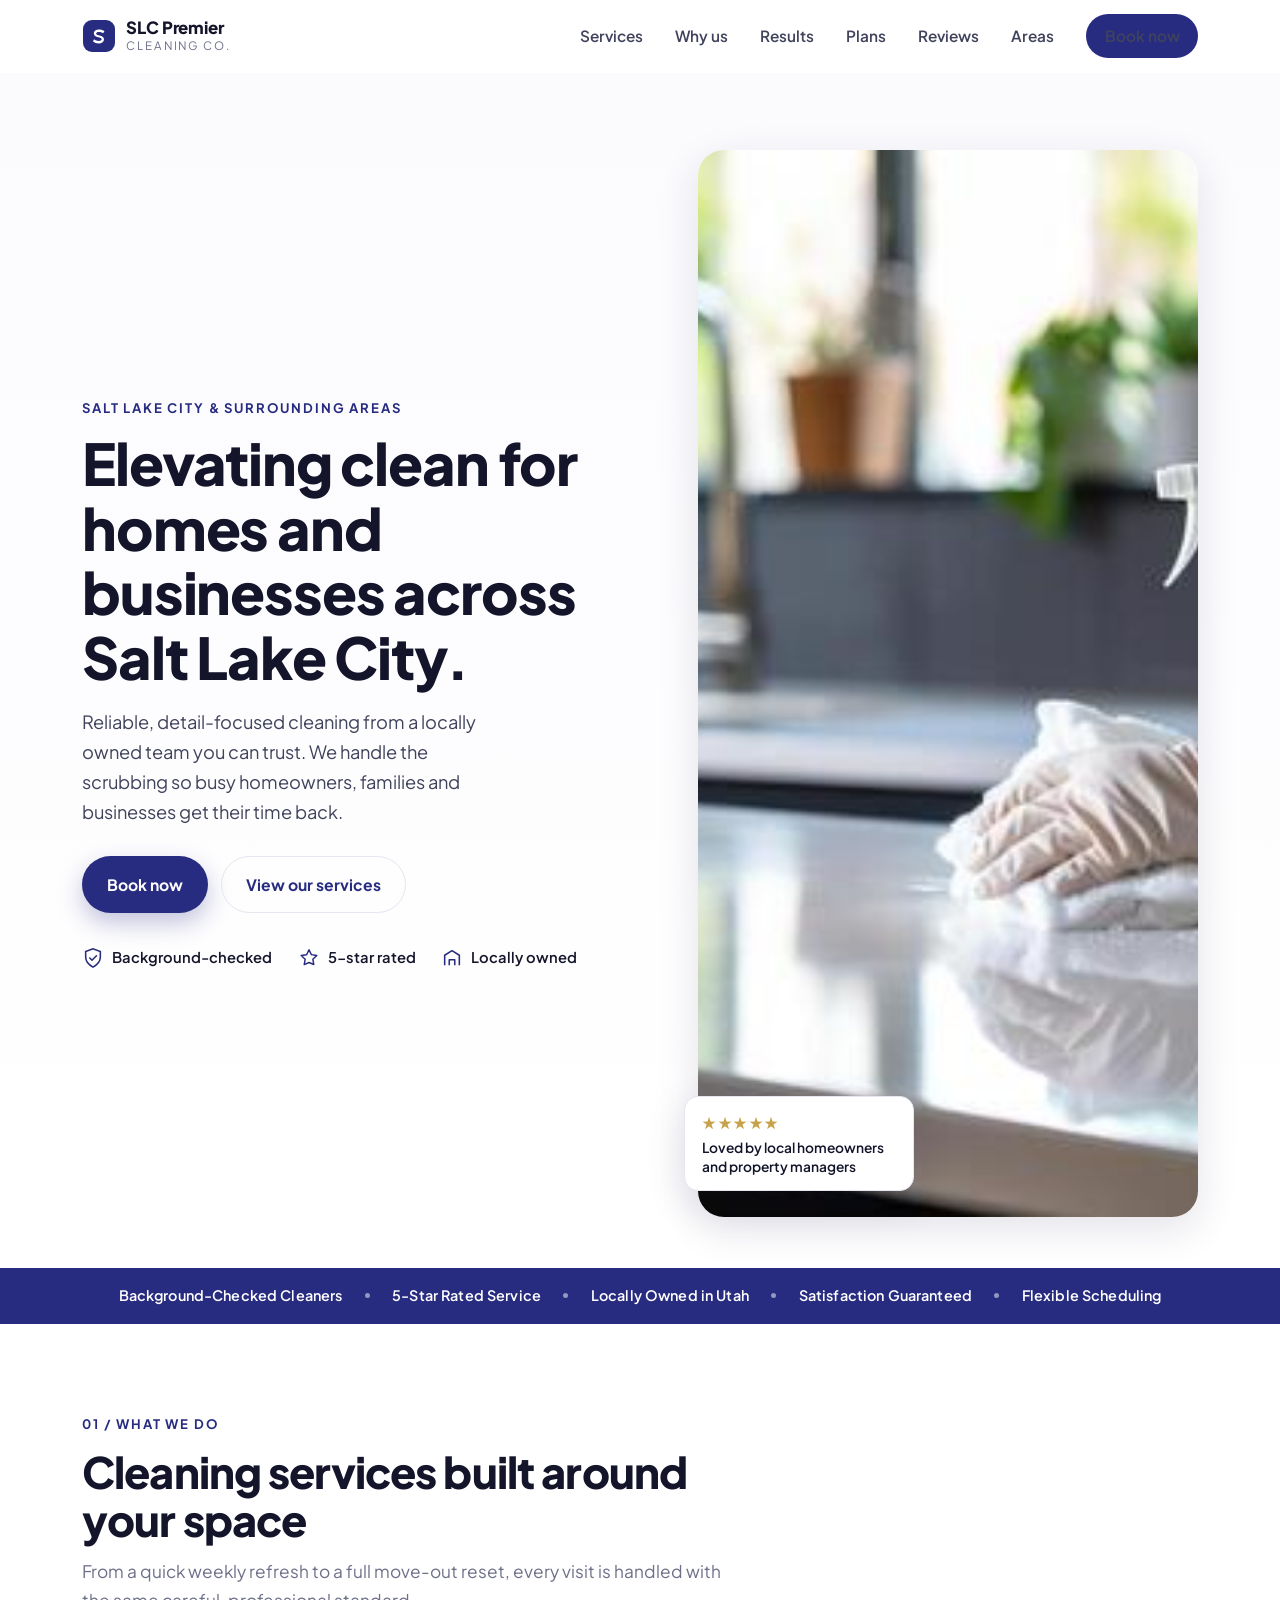
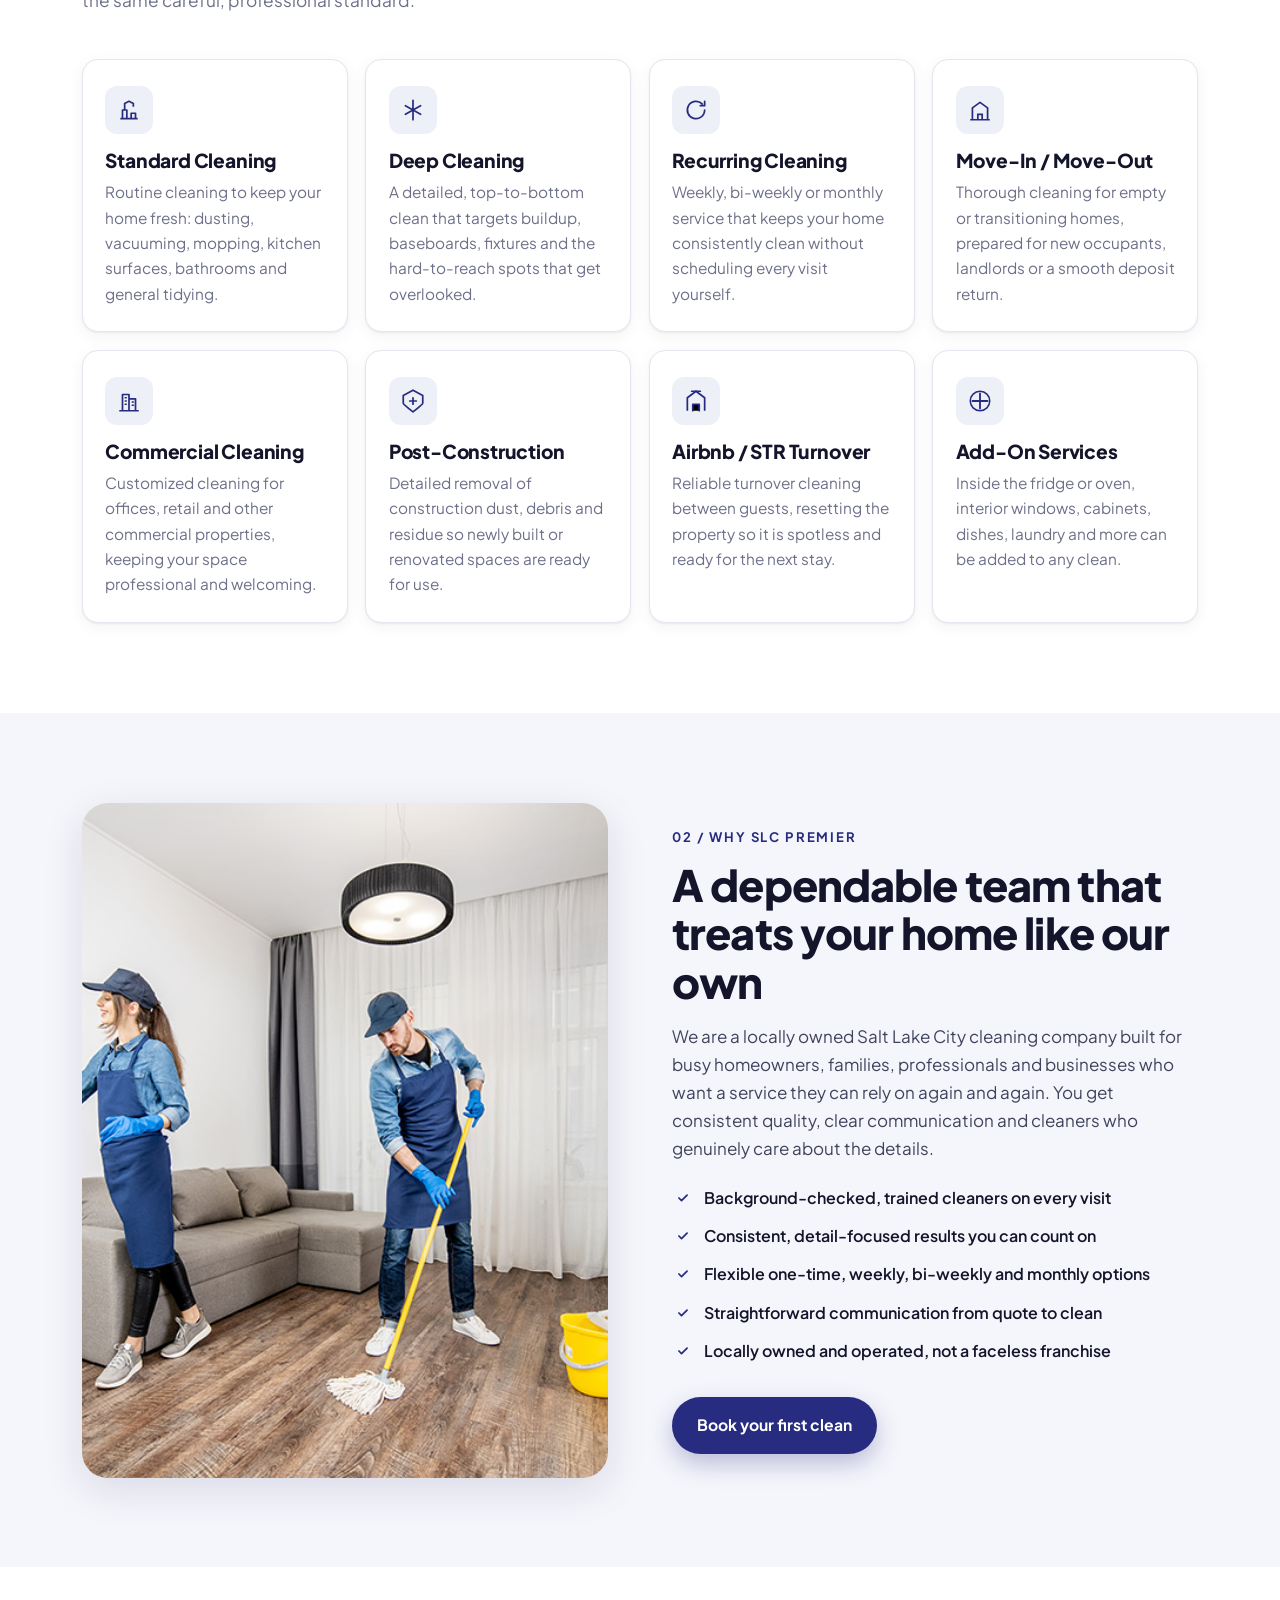
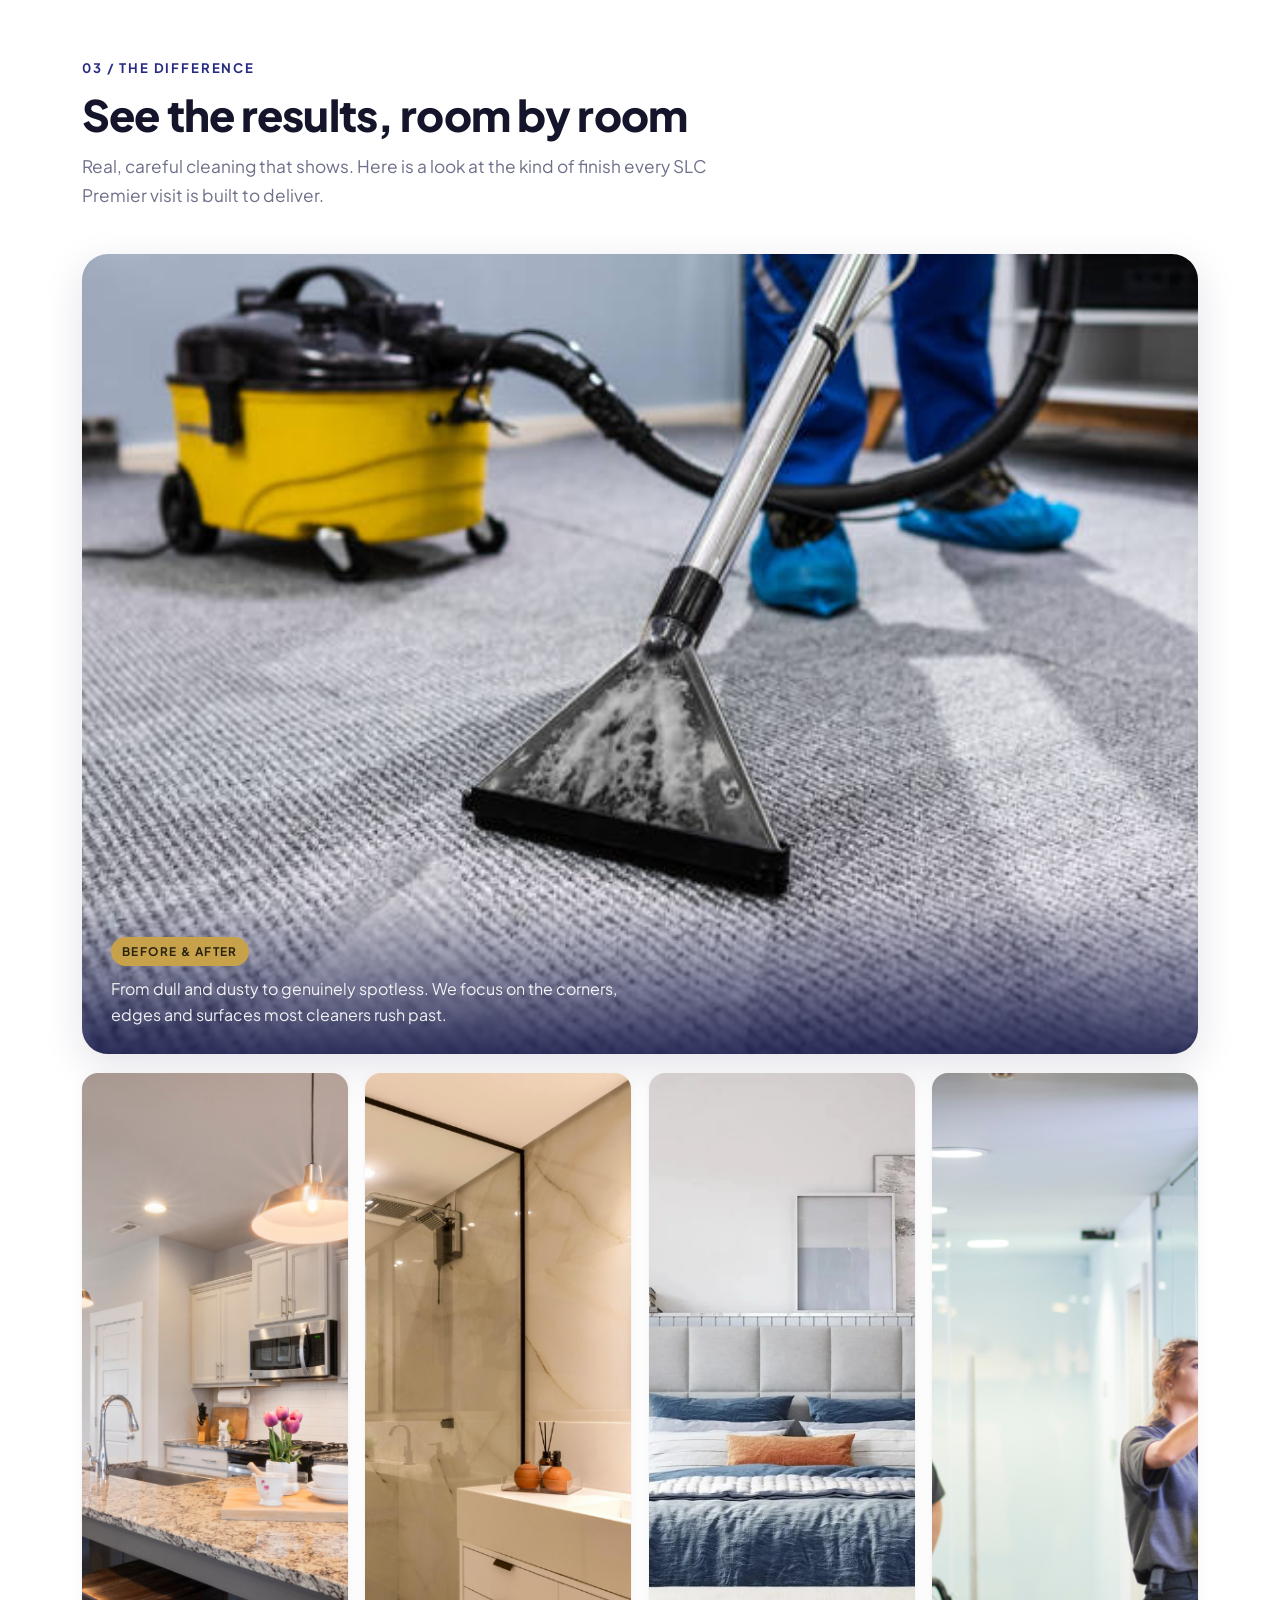
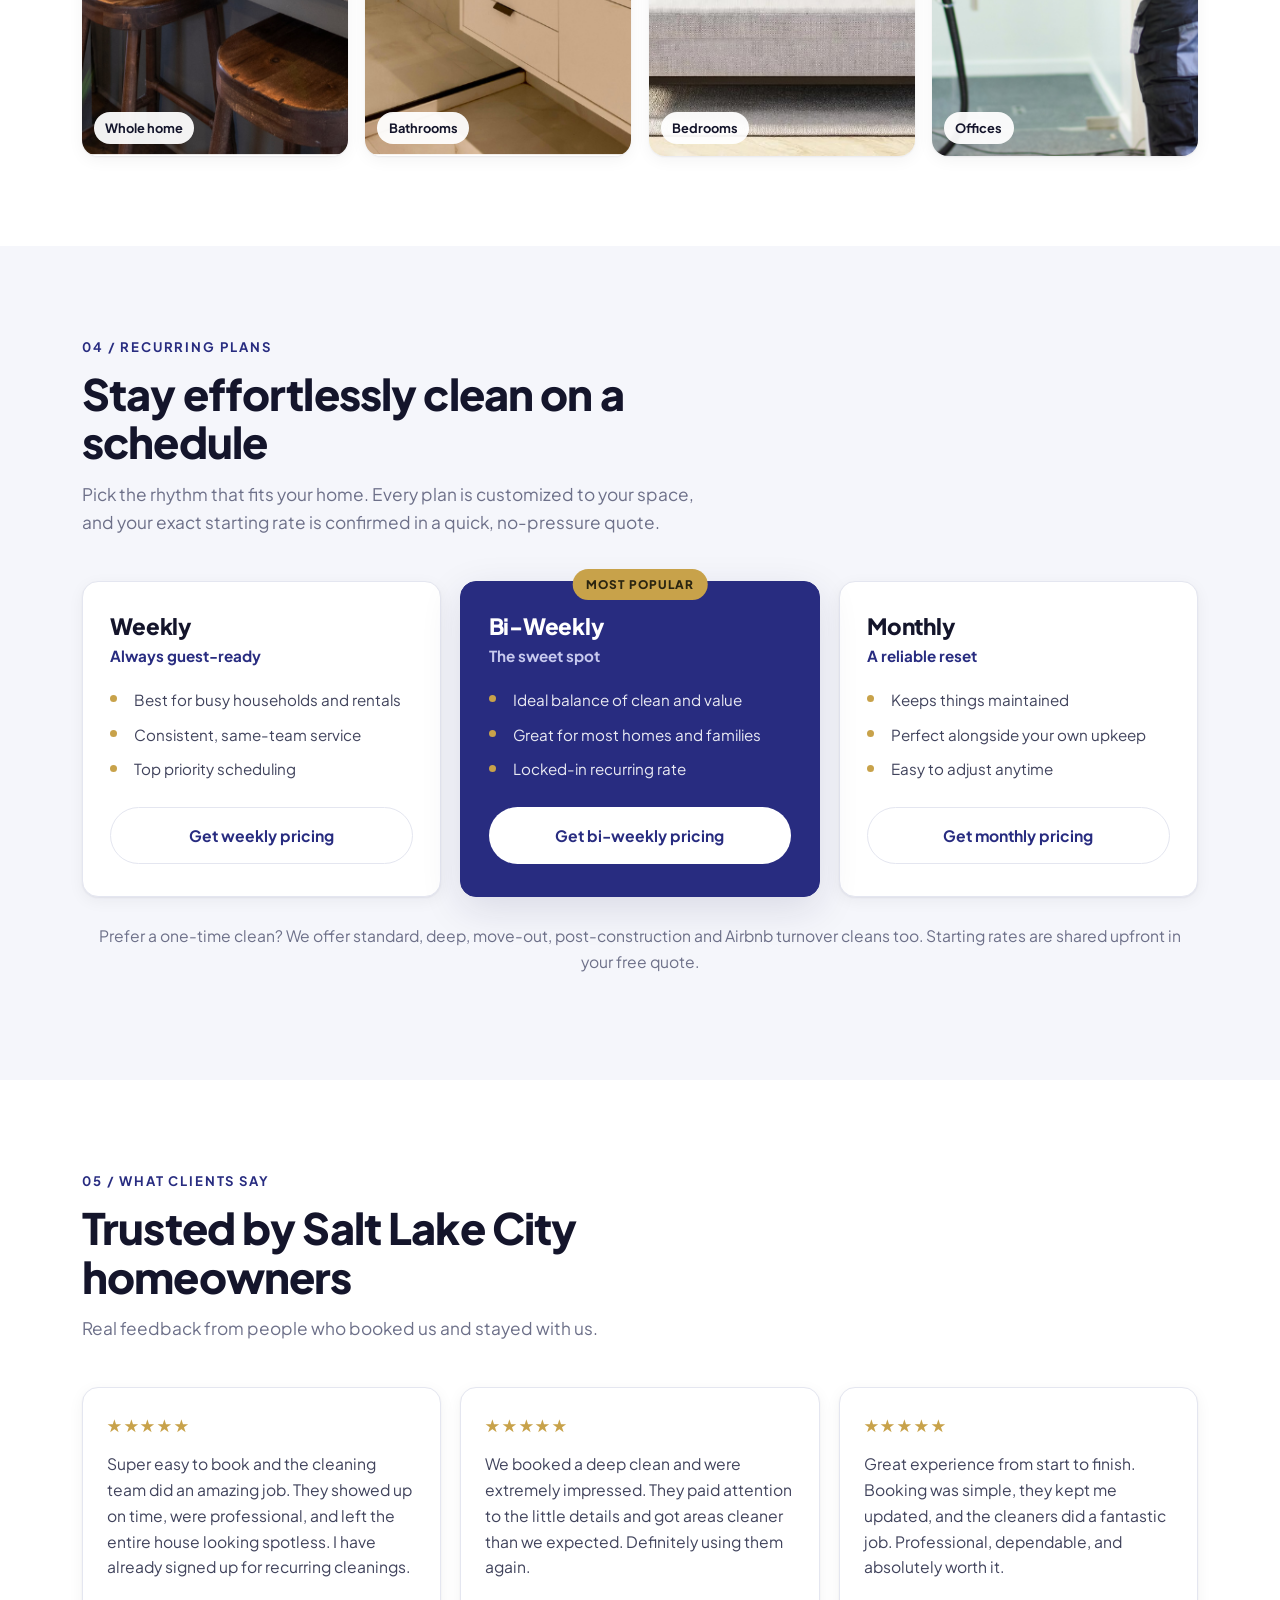
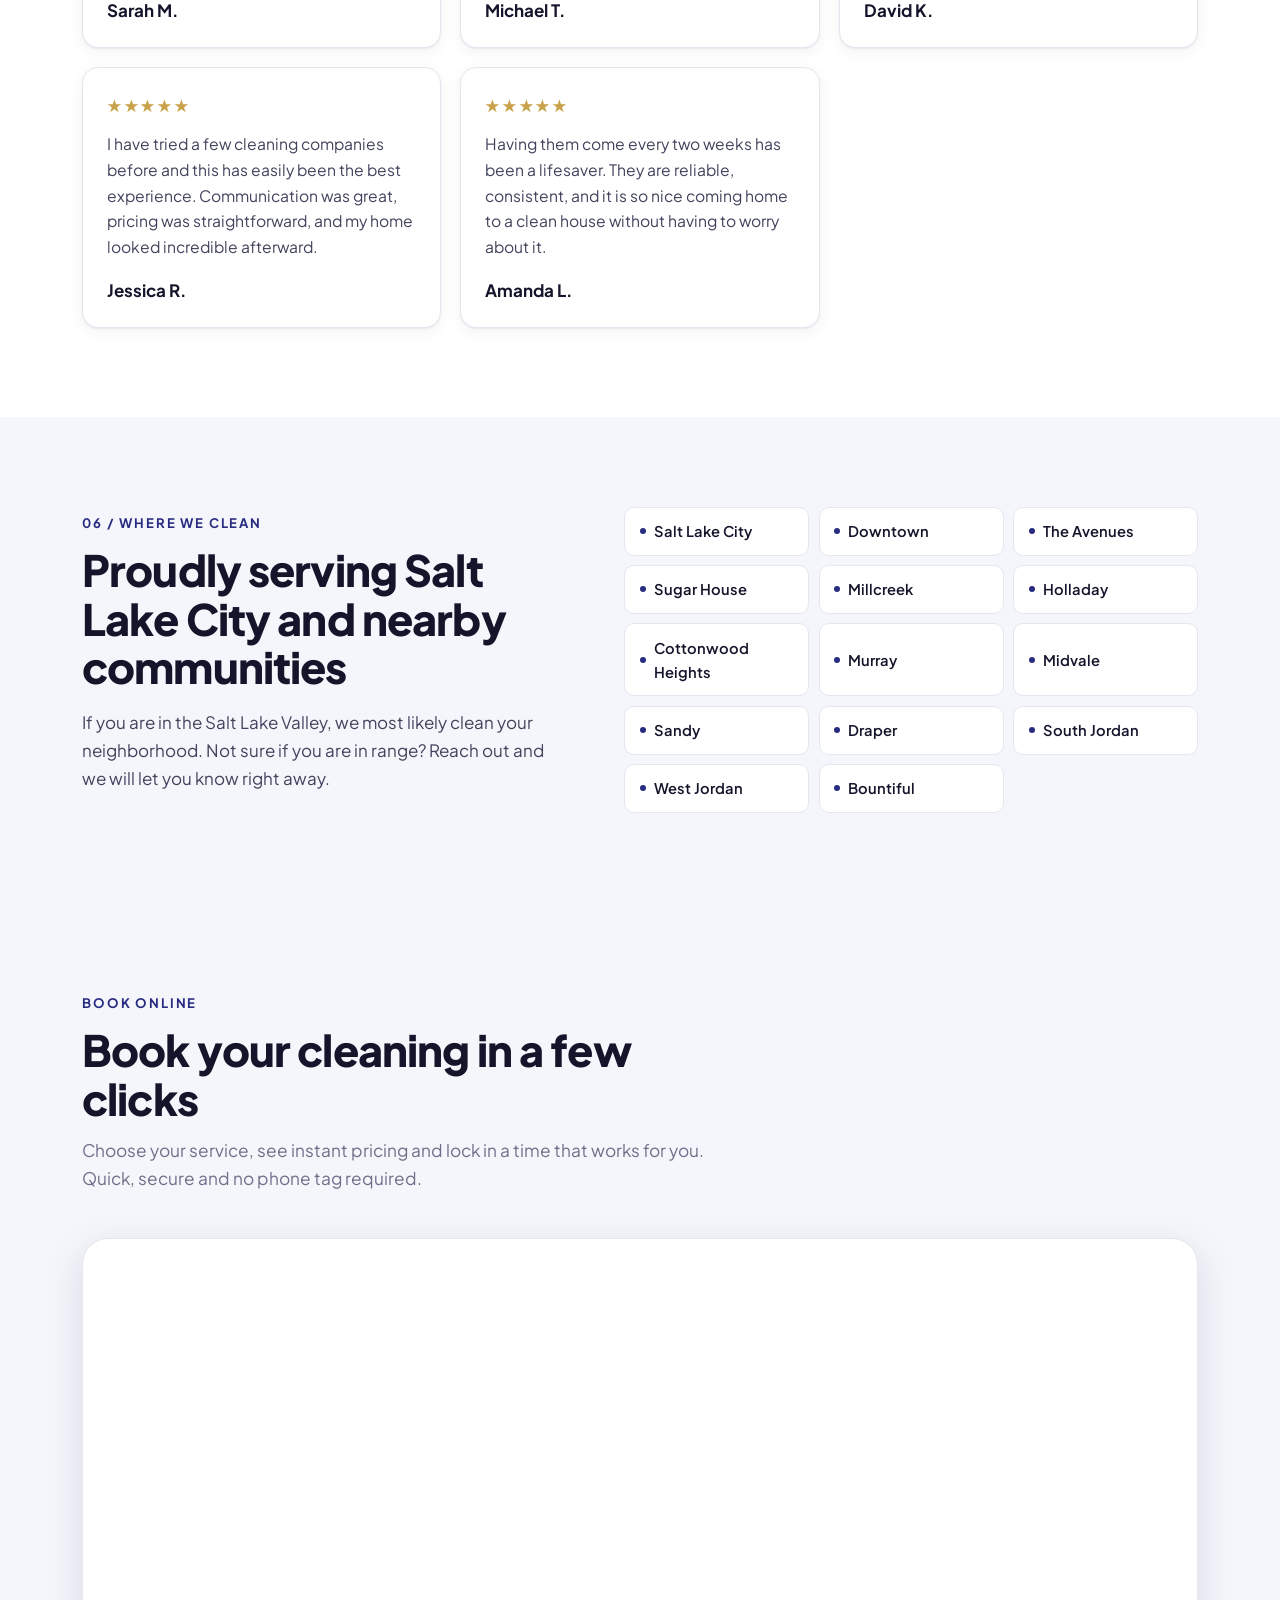
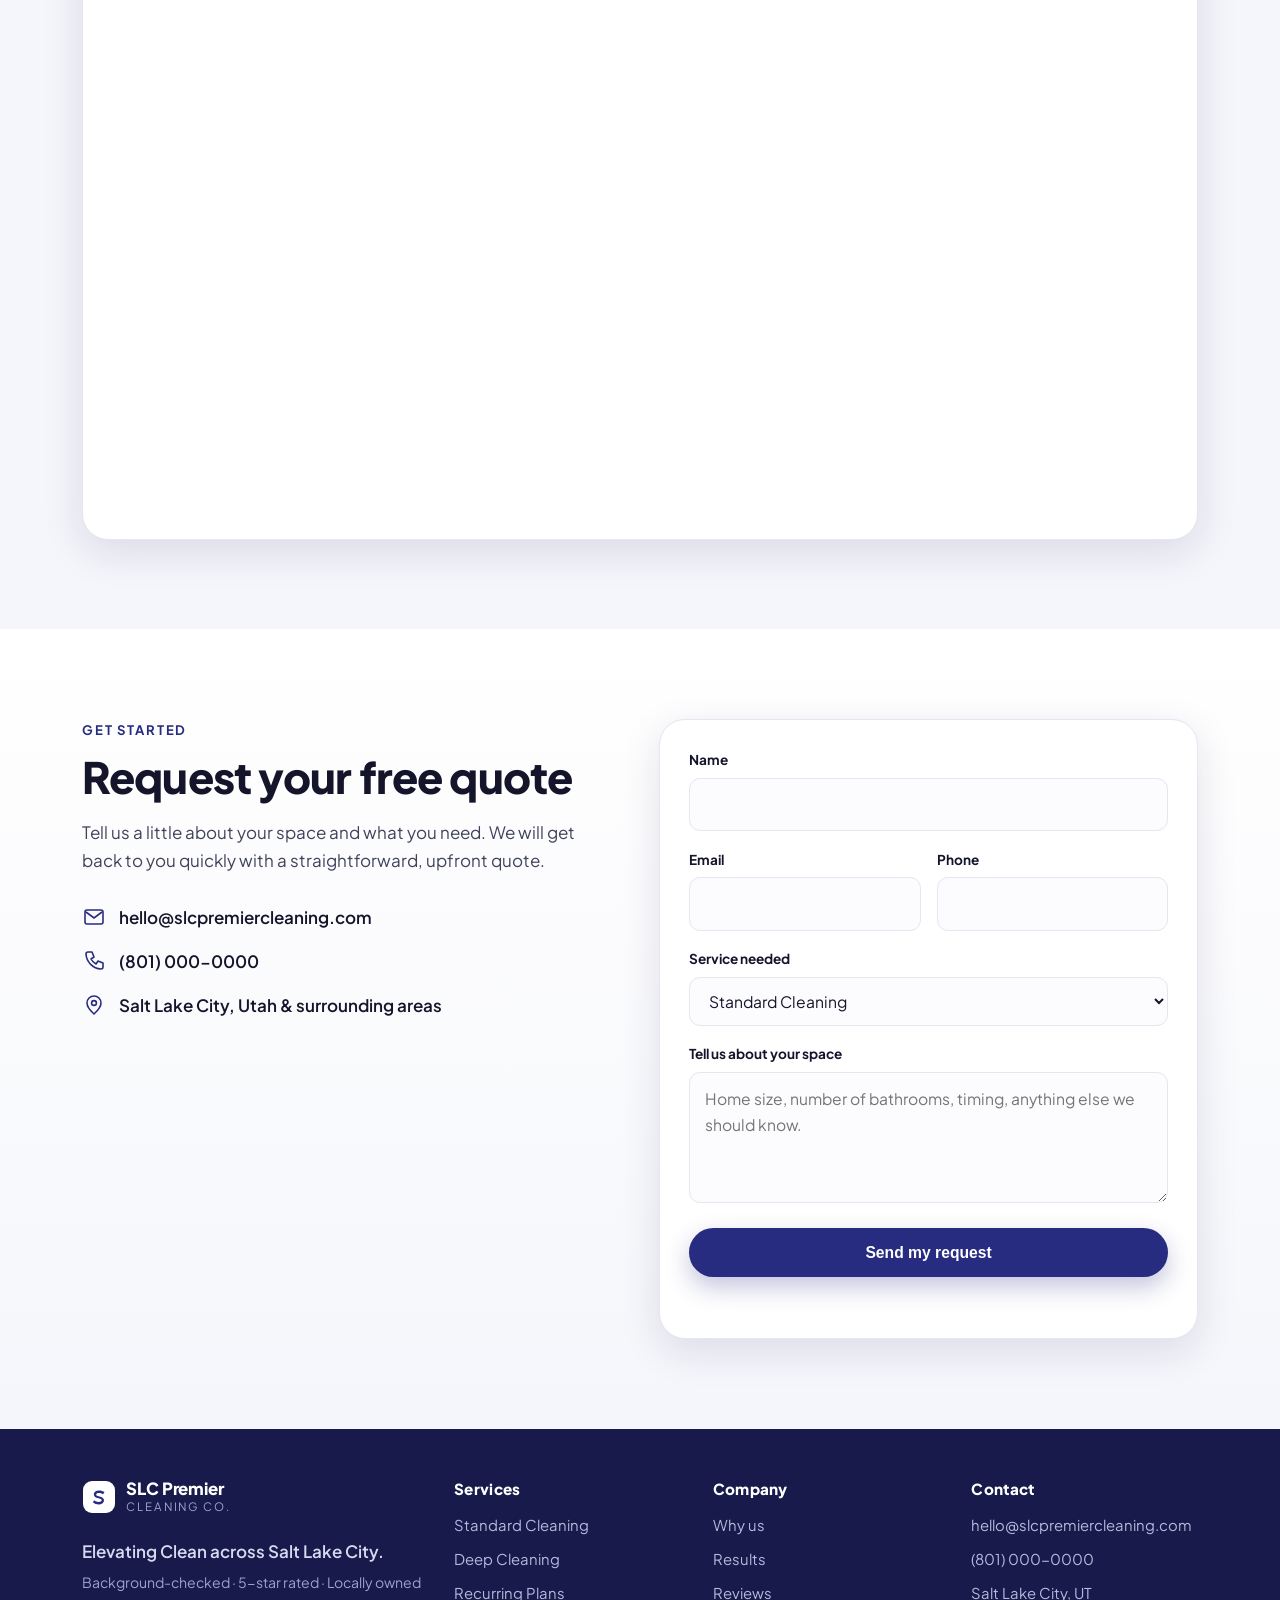
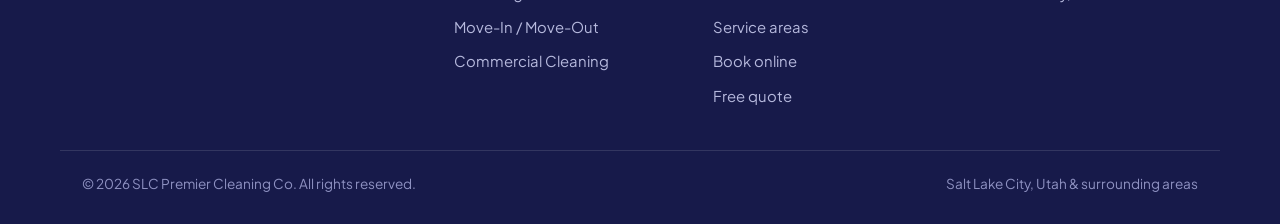
==== index.html @ 4444531c "Add SLC Premier Cleaning Co. website with BookingKoala embed Co-authored-by: Cursor <cursoragent@cur" ====
<!DOCTYPE html>
<html lang="en">
<head>
  <meta charset="UTF-8" />
  <meta name="viewport" content="width=device-width, initial-scale=1.0" />

  <!-- Primary SEO -->
  <title>House Cleaning Services in Salt Lake City, UT | SLC Premier Cleaning Co.</title>
  <meta name="description" content="SLC Premier Cleaning Co. provides reliable house cleaning, deep cleaning, recurring, move-out and commercial cleaning across Salt Lake City and surrounding areas. Background-checked, 5-star rated and locally owned. Request a free quote." />
  <meta name="keywords" content="house cleaning service Salt Lake City, home cleaning Salt Lake City, maid service Salt Lake City, deep cleaning, move out cleaning, recurring cleaning, commercial cleaning Salt Lake City, Airbnb turnover cleaning, cleaning services near me" />
  <meta name="author" content="SLC Premier Cleaning Co." />
  <meta name="robots" content="index, follow" />
  <link rel="canonical" href="https://slcpremiercleaning.com/" />
  <meta name="theme-color" content="#282c80" />

  <!-- Local / Geo SEO -->
  <meta name="geo.region" content="US-UT" />
  <meta name="geo.placename" content="Salt Lake City, Utah" />
  <meta name="geo.position" content="40.760780;-111.891045" />
  <meta name="ICBM" content="40.760780, -111.891045" />

  <!-- Open Graph -->
  <meta property="og:type" content="website" />
  <meta property="og:site_name" content="SLC Premier Cleaning Co." />
  <meta property="og:title" content="House Cleaning Services in Salt Lake City, UT | SLC Premier Cleaning Co." />
  <meta property="og:description" content="Reliable, high-quality residential and commercial cleaning across Salt Lake City. Background-checked, 5-star rated, locally owned. Request your free quote today." />
  <meta property="og:url" content="https://slcpremiercleaning.com/" />
  <meta property="og:locale" content="en_US" />
  <meta property="og:image" content="https://slcpremiercleaning.com/assets/hero.jpg" />
  <meta property="og:image:alt" content="A professional cleaner detailing a bright, freshly cleaned home." />

  <!-- Twitter -->
  <meta name="twitter:card" content="summary_large_image" />
  <meta name="twitter:title" content="House Cleaning Services in Salt Lake City, UT | SLC Premier Cleaning Co." />
  <meta name="twitter:description" content="Reliable residential and commercial cleaning across Salt Lake City. Background-checked, 5-star rated, locally owned." />
  <meta name="twitter:image" content="https://slcpremiercleaning.com/assets/hero.jpg" />

  <!-- Icons -->
  <link rel="icon" type="image/svg+xml" href="assets/favicon.svg" />
  <link rel="apple-touch-icon" href="assets/favicon.svg" />

  <!-- Fonts -->
  <link rel="preconnect" href="https://fonts.googleapis.com" />
  <link rel="preconnect" href="https://fonts.gstatic.com" crossorigin />
  <link href="https://fonts.googleapis.com/css2?family=Plus+Jakarta+Sans:ital,wght@0,400;0,500;0,600;0,700;0,800;1,500&display=swap" rel="stylesheet" />

  <link rel="stylesheet" href="css/styles.css" />

  <!-- Structured data: LocalBusiness -->
  <script type="application/ld+json">
  {
    "@context": "https://schema.org",
    "@type": "HouseCleaningService",
    "name": "SLC Premier Cleaning Co.",
    "image": "https://slcpremiercleaning.com/assets/hero.jpg",
    "url": "https://slcpremiercleaning.com/",
    "email": "hello@slcpremiercleaning.com",
    "priceRange": "$$",
    "slogan": "Elevating Clean",
    "description": "Reliable, high-quality residential and commercial cleaning services across Salt Lake City and surrounding areas.",
    "areaServed": [
      { "@type": "City", "name": "Salt Lake City" },
      { "@type": "City", "name": "Sugar House" },
      { "@type": "City", "name": "Millcreek" },
      { "@type": "City", "name": "Holladay" },
      { "@type": "City", "name": "Cottonwood Heights" },
      { "@type": "City", "name": "Sandy" },
      { "@type": "City", "name": "Draper" },
      { "@type": "City", "name": "South Jordan" },
      { "@type": "City", "name": "West Jordan" },
      { "@type": "City", "name": "Murray" },
      { "@type": "City", "name": "Bountiful" }
    ],
    "address": {
      "@type": "PostalAddress",
      "addressLocality": "Salt Lake City",
      "addressRegion": "UT",
      "addressCountry": "US"
    },
    "geo": {
      "@type": "GeoCoordinates",
      "latitude": 40.760780,
      "longitude": -111.891045
    },
    "openingHoursSpecification": [
      {
        "@type": "OpeningHoursSpecification",
        "dayOfWeek": ["Monday","Tuesday","Wednesday","Thursday","Friday","Saturday"],
        "opens": "08:00",
        "closes": "18:00"
      }
    ],
    "hasOfferCatalog": {
      "@type": "OfferCatalog",
      "name": "Cleaning Services",
      "itemListElement": [
        { "@type": "Offer", "itemOffered": { "@type": "Service", "name": "Standard Cleaning" } },
        { "@type": "Offer", "itemOffered": { "@type": "Service", "name": "Deep Cleaning" } },
        { "@type": "Offer", "itemOffered": { "@type": "Service", "name": "Recurring Cleaning" } },
        { "@type": "Offer", "itemOffered": { "@type": "Service", "name": "Move-In / Move-Out Cleaning" } },
        { "@type": "Offer", "itemOffered": { "@type": "Service", "name": "Commercial Cleaning" } },
        { "@type": "Offer", "itemOffered": { "@type": "Service", "name": "Post-Construction Cleaning" } },
        { "@type": "Offer", "itemOffered": { "@type": "Service", "name": "Vacation Rental / Airbnb Cleaning" } }
      ]
    },
    "review": [
      { "@type": "Review", "author": { "@type": "Person", "name": "Sarah M." }, "reviewRating": { "@type": "Rating", "ratingValue": "5", "bestRating": "5" }, "reviewBody": "Super easy to book and the cleaning team did an amazing job. They showed up on time, were professional, and left the entire house looking spotless." },
      { "@type": "Review", "author": { "@type": "Person", "name": "Jessica R." }, "reviewRating": { "@type": "Rating", "ratingValue": "5", "bestRating": "5" }, "reviewBody": "The best experience I have had with a cleaning company. Communication was great, pricing was straightforward, and my home looked incredible afterward." },
      { "@type": "Review", "author": { "@type": "Person", "name": "Michael T." }, "reviewRating": { "@type": "Rating", "ratingValue": "5", "bestRating": "5" }, "reviewBody": "We booked a deep clean and were extremely impressed. They paid attention to the little details and got areas cleaner than we expected." }
    ]
  }
  </script>
</head>

<body>
  <a class="skip-link" href="#main">Skip to content</a>

  <!-- ===== Header ===== -->
  <header class="site-header" id="top">
    <div class="wrap header-inner">
      <a class="brand" href="#top" aria-label="SLC Premier Cleaning Co. home">
        <svg class="brand-mark" width="34" height="34" viewBox="0 0 34 34" aria-hidden="true">
          <rect x="1" y="1" width="32" height="32" rx="9" fill="#282c80"/>
          <path d="M11 22.5c1.6 1.2 3.6 1.9 5.7 1.9 3.2 0 5.3-1.5 5.3-3.9 0-2.2-1.6-3.2-4.6-3.9-2.4-.5-3.2-1-3.2-2 0-1 .9-1.7 2.6-1.7 1.6 0 3 .5 4.3 1.4l1.4-2.3c-1.5-1-3.4-1.6-5.5-1.6-3 0-5.2 1.5-5.2 3.9 0 2.4 1.8 3.3 4.7 3.9 2.3.5 3.1 1 3.1 2 0 1.1-1 1.7-2.8 1.7-1.9 0-3.4-.6-4.8-1.7z" fill="#ffffff"/>
        </svg>
        <span class="brand-text">
          <strong>SLC Premier</strong>
          <em>Cleaning Co.</em>
        </span>
      </a>

      <nav class="nav" id="nav" aria-label="Primary">
        <a href="#services">Services</a>
        <a href="#why">Why us</a>
        <a href="#results">Results</a>
        <a href="#plans">Plans</a>
        <a href="#reviews">Reviews</a>
        <a href="#areas">Areas</a>
        <a class="nav-cta" href="#book">Book now</a>
      </nav>

      <button class="nav-toggle" id="navToggle" aria-label="Open menu" aria-expanded="false" aria-controls="nav">
        <span></span><span></span><span></span>
      </button>
    </div>
  </header>

  <main id="main">

    <!-- ===== Hero ===== -->
    <section class="hero">
      <div class="wrap hero-grid">
        <div class="hero-copy">
          <p class="eyebrow">Salt Lake City &amp; surrounding areas</p>
          <h1>Elevating clean for homes and businesses across Salt&nbsp;Lake&nbsp;City.</h1>
          <p class="lead">Reliable, detail-focused cleaning from a locally owned team you can trust. We handle the scrubbing so busy homeowners, families and businesses get their time back.</p>
          <div class="hero-actions">
            <a class="btn btn-primary" href="#book">Book now</a>
            <a class="btn btn-ghost" href="#services">View our services</a>
          </div>
          <ul class="hero-trust">
            <li>
              <svg viewBox="0 0 24 24" aria-hidden="true"><path d="M12 2 4 5v6c0 5 3.4 8.5 8 11 4.6-2.5 8-6 8-11V5z" fill="none" stroke="currentColor" stroke-width="1.7"/><path d="m8.5 12 2.4 2.4L15.8 9.6" fill="none" stroke="currentColor" stroke-width="1.7" stroke-linecap="round" stroke-linejoin="round"/></svg>
              Background-checked
            </li>
            <li>
              <svg viewBox="0 0 24 24" aria-hidden="true"><path d="m12 3 2.6 5.3 5.9.9-4.3 4.1 1 5.8L12 16.9 6.8 19.2l1-5.8L3.5 9.3l5.9-.9z" fill="none" stroke="currentColor" stroke-width="1.6" stroke-linejoin="round"/></svg>
              5-star rated
            </li>
            <li>
              <svg viewBox="0 0 24 24" aria-hidden="true"><path d="M4 20V9l8-5 8 5v11" fill="none" stroke="currentColor" stroke-width="1.7" stroke-linejoin="round"/><path d="M9 20v-6h6v6" fill="none" stroke="currentColor" stroke-width="1.7" stroke-linejoin="round"/></svg>
              Locally owned
            </li>
          </ul>
        </div>

        <div class="hero-media">
          <img src="assets/hero.jpg" width="1600" height="1067" alt="A professional cleaner wiping down a bright kitchen counter in a Salt Lake City home" fetchpriority="high" />
          <div class="hero-badge">
            <span class="stars" aria-hidden="true">★★★★★</span>
            <span>Loved by local homeowners and property managers</span>
          </div>
        </div>
      </div>
    </section>

    <!-- ===== Marquee / trust bar ===== -->
    <div class="trustbar" aria-label="What you can count on">
      <div class="wrap trustbar-inner">
        <span>Background-Checked Cleaners</span>
        <span class="dot" aria-hidden="true"></span>
        <span>5-Star Rated Service</span>
        <span class="dot" aria-hidden="true"></span>
        <span>Locally Owned in Utah</span>
        <span class="dot" aria-hidden="true"></span>
        <span>Satisfaction Guaranteed</span>
        <span class="dot" aria-hidden="true"></span>
        <span>Flexible Scheduling</span>
      </div>
    </div>

    <!-- ===== Services ===== -->
    <section class="section" id="services">
      <div class="wrap">
        <header class="section-head">
          <p class="eyebrow">01 / What we do</p>
          <h2>Cleaning services built around your space</h2>
          <p class="section-sub">From a quick weekly refresh to a full move-out reset, every visit is handled with the same careful, professional standard.</p>
        </header>

        <div class="cards">
          <article class="card">
            <span class="card-ico">
              <svg viewBox="0 0 24 24" aria-hidden="true"><path d="M4 20h16M6 20v-8h4v8M14 20v-5h4v5M8 12V6l4-2 4 2v3" fill="none" stroke="currentColor" stroke-width="1.6" stroke-linejoin="round"/></svg>
            </span>
            <h3>Standard Cleaning</h3>
            <p>Routine cleaning to keep your home fresh: dusting, vacuuming, mopping, kitchen surfaces, bathrooms and general tidying.</p>
          </article>

          <article class="card">
            <span class="card-ico">
              <svg viewBox="0 0 24 24" aria-hidden="true"><path d="M12 3v18M5 8l14 8M19 8 5 16" fill="none" stroke="currentColor" stroke-width="1.6" stroke-linecap="round"/></svg>
            </span>
            <h3>Deep Cleaning</h3>
            <p>A detailed, top-to-bottom clean that targets buildup, baseboards, fixtures and the hard-to-reach spots that get overlooked.</p>
          </article>

          <article class="card">
            <span class="card-ico">
              <svg viewBox="0 0 24 24" aria-hidden="true"><path d="M20 12a8 8 0 1 1-2.3-5.6M20 4v4h-4" fill="none" stroke="currentColor" stroke-width="1.6" stroke-linecap="round" stroke-linejoin="round"/></svg>
            </span>
            <h3>Recurring Cleaning</h3>
            <p>Weekly, bi-weekly or monthly service that keeps your home consistently clean without scheduling every visit yourself.</p>
          </article>

          <article class="card">
            <span class="card-ico">
              <svg viewBox="0 0 24 24" aria-hidden="true"><path d="M3 21h18M5 21V10l7-5 7 5v11" fill="none" stroke="currentColor" stroke-width="1.6" stroke-linejoin="round"/><path d="M10 21v-5h4v5" fill="none" stroke="currentColor" stroke-width="1.6"/></svg>
            </span>
            <h3>Move-In / Move-Out</h3>
            <p>Thorough cleaning for empty or transitioning homes, prepared for new occupants, landlords or a smooth deposit return.</p>
          </article>

          <article class="card">
            <span class="card-ico">
              <svg viewBox="0 0 24 24" aria-hidden="true"><path d="M3 21h18M6 21V6h6v15M12 21V10h6v11" fill="none" stroke="currentColor" stroke-width="1.6" stroke-linejoin="round"/><path d="M8.5 9h1M8.5 12h1M8.5 15h1M15 13h1M15 16h1" stroke="currentColor" stroke-width="1.4" stroke-linecap="round"/></svg>
            </span>
            <h3>Commercial Cleaning</h3>
            <p>Customized cleaning for offices, retail and other commercial properties, keeping your space professional and welcoming.</p>
          </article>

          <article class="card">
            <span class="card-ico">
              <svg viewBox="0 0 24 24" aria-hidden="true"><path d="M12 2 3 7v7c0 1 9 8 9 8s9-7 9-8V7z" fill="none" stroke="currentColor" stroke-width="1.6" stroke-linejoin="round"/><path d="M9 12h6M12 9v6" stroke="currentColor" stroke-width="1.6" stroke-linecap="round"/></svg>
            </span>
            <h3>Post-Construction</h3>
            <p>Detailed removal of construction dust, debris and residue so newly built or renovated spaces are ready for use.</p>
          </article>

          <article class="card">
            <span class="card-ico">
              <svg viewBox="0 0 24 24" aria-hidden="true"><path d="M4 21V9l8-6 8 6v12" fill="none" stroke="currentColor" stroke-width="1.6" stroke-linejoin="round"/><path d="M9 21v-6h6v6M8 3h8" stroke="currentColor" stroke-width="1.6" stroke-linecap="round" stroke-linejoin="round"/></svg>
            </span>
            <h3>Airbnb / STR Turnover</h3>
            <p>Reliable turnover cleaning between guests, resetting the property so it is spotless and ready for the next stay.</p>
          </article>

          <article class="card">
            <span class="card-ico">
              <svg viewBox="0 0 24 24" aria-hidden="true"><path d="M12 5v14M5 12h14" stroke="currentColor" stroke-width="1.7" stroke-linecap="round"/><circle cx="12" cy="12" r="9" fill="none" stroke="currentColor" stroke-width="1.4"/></svg>
            </span>
            <h3>Add-On Services</h3>
            <p>Inside the fridge or oven, interior windows, cabinets, dishes, laundry and more can be added to any clean.</p>
          </article>
        </div>
      </div>
    </section>

    <!-- ===== Why us / about ===== -->
    <section class="section section-alt" id="why">
      <div class="wrap why-grid">
        <div class="why-media">
          <img src="assets/team.jpg" width="1200" height="675" alt="Two uniformed SLC Premier cleaners dusting and mopping a tidy living room" loading="lazy" />
        </div>
        <div class="why-copy">
          <p class="eyebrow">02 / Why SLC Premier</p>
          <h2>A dependable team that treats your home like our own</h2>
          <p>We are a locally owned Salt Lake City cleaning company built for busy homeowners, families, professionals and businesses who want a service they can rely on again and again. You get consistent quality, clear communication and cleaners who genuinely care about the details.</p>
          <ul class="checks">
            <li>Background-checked, trained cleaners on every visit</li>
            <li>Consistent, detail-focused results you can count on</li>
            <li>Flexible one-time, weekly, bi-weekly and monthly options</li>
            <li>Straightforward communication from quote to clean</li>
            <li>Locally owned and operated, not a faceless franchise</li>
          </ul>
          <a class="btn btn-primary" href="#book">Book your first clean</a>
        </div>
      </div>
    </section>

    <!-- ===== Results / before & after ===== -->
    <!-- Client tip: swap the images below with your own before/after job photos when ready. -->
    <section class="section" id="results">
      <div class="wrap">
        <header class="section-head">
          <p class="eyebrow">03 / The difference</p>
          <h2>See the results, room by room</h2>
          <p class="section-sub">Real, careful cleaning that shows. Here is a look at the kind of finish every SLC Premier visit is built to deliver.</p>
        </header>

        <div class="results-feature">
          <img src="assets/results.jpg" width="1200" height="800" alt="A professional vacuum leaving a bright, clean stripe across a carpet, showing the before and after difference" loading="lazy" />
          <div class="results-caption">
            <span class="tag">Before &amp; after</span>
            <p>From dull and dusty to genuinely spotless. We focus on the corners, edges and surfaces most cleaners rush past.</p>
          </div>
        </div>

        <div class="gallery">
          <figure><img src="assets/gallery-home.png" width="1024" height="683" alt="A spotless open-plan kitchen and living area in a Salt Lake City home" loading="lazy" /><figcaption>Whole home</figcaption></figure>
          <figure><img src="assets/gallery-bath.png" width="1024" height="683" alt="A sparkling clean bathroom with a glass shower and clear counters" loading="lazy" /><figcaption>Bathrooms</figcaption></figure>
          <figure><img src="assets/gallery-bed.jpg" width="1024" height="683" alt="A freshly cleaned, neatly made bedroom with natural light" loading="lazy" /><figcaption>Bedrooms</figcaption></figure>
          <figure><img src="assets/gallery-office.png" width="1024" height="683" alt="A commercial cleaning team detailing a modern office space" loading="lazy" /><figcaption>Offices</figcaption></figure>
        </div>
      </div>
    </section>

    <!-- ===== Recurring plans ===== -->
    <section class="section section-alt" id="plans">
      <div class="wrap">
        <header class="section-head">
          <p class="eyebrow">04 / Recurring plans</p>
          <h2>Stay effortlessly clean on a schedule</h2>
          <p class="section-sub">Pick the rhythm that fits your home. Every plan is customized to your space, and your exact starting rate is confirmed in a quick, no-pressure quote.</p>
        </header>

        <div class="plans">
          <article class="plan">
            <h3>Weekly</h3>
            <p class="plan-tag">Always guest-ready</p>
            <ul>
              <li>Best for busy households and rentals</li>
              <li>Consistent, same-team service</li>
              <li>Top priority scheduling</li>
            </ul>
            <a class="btn btn-ghost" href="#book">Get weekly pricing</a>
          </article>

          <article class="plan plan-featured">
            <span class="plan-flag">Most popular</span>
            <h3>Bi-Weekly</h3>
            <p class="plan-tag">The sweet spot</p>
            <ul>
              <li>Ideal balance of clean and value</li>
              <li>Great for most homes and families</li>
              <li>Locked-in recurring rate</li>
            </ul>
            <a class="btn btn-primary" href="#book">Get bi-weekly pricing</a>
          </article>

          <article class="plan">
            <h3>Monthly</h3>
            <p class="plan-tag">A reliable reset</p>
            <ul>
              <li>Keeps things maintained</li>
              <li>Perfect alongside your own upkeep</li>
              <li>Easy to adjust anytime</li>
            </ul>
            <a class="btn btn-ghost" href="#book">Get monthly pricing</a>
          </article>
        </div>
        <p class="plans-note">Prefer a one-time clean? We offer standard, deep, move-out, post-construction and Airbnb turnover cleans too. Starting rates are shared upfront in your free quote.</p>
      </div>
    </section>

    <!-- ===== Reviews ===== -->
    <section class="section" id="reviews">
      <div class="wrap">
        <header class="section-head">
          <p class="eyebrow">05 / What clients say</p>
          <h2>Trusted by Salt Lake City homeowners</h2>
          <p class="section-sub">Real feedback from people who booked us and stayed with us.</p>
        </header>

        <div class="reviews">
          <blockquote class="review">
            <span class="stars" aria-label="5 out of 5 stars">★★★★★</span>
            <p>Super easy to book and the cleaning team did an amazing job. They showed up on time, were professional, and left the entire house looking spotless. I have already signed up for recurring cleanings.</p>
            <cite>Sarah M.</cite>
          </blockquote>

          <blockquote class="review">
            <span class="stars" aria-label="5 out of 5 stars">★★★★★</span>
            <p>I have tried a few cleaning companies before and this has easily been the best experience. Communication was great, pricing was straightforward, and my home looked incredible afterward.</p>
            <cite>Jessica R.</cite>
          </blockquote>

          <blockquote class="review">
            <span class="stars" aria-label="5 out of 5 stars">★★★★★</span>
            <p>We booked a deep clean and were extremely impressed. They paid attention to the little details and got areas cleaner than we expected. Definitely using them again.</p>
            <cite>Michael T.</cite>
          </blockquote>

          <blockquote class="review">
            <span class="stars" aria-label="5 out of 5 stars">★★★★★</span>
            <p>Having them come every two weeks has been a lifesaver. They are reliable, consistent, and it is so nice coming home to a clean house without having to worry about it.</p>
            <cite>Amanda L.</cite>
          </blockquote>

          <blockquote class="review">
            <span class="stars" aria-label="5 out of 5 stars">★★★★★</span>
            <p>Great experience from start to finish. Booking was simple, they kept me updated, and the cleaners did a fantastic job. Professional, dependable, and absolutely worth it.</p>
            <cite>David K.</cite>
          </blockquote>
        </div>
      </div>
    </section>

    <!-- ===== Service areas ===== -->
    <section class="section section-alt" id="areas">
      <div class="wrap areas-grid">
        <div class="areas-copy">
          <p class="eyebrow">06 / Where we clean</p>
          <h2>Proudly serving Salt Lake City and nearby communities</h2>
          <p>If you are in the Salt Lake Valley, we most likely clean your neighborhood. Not sure if you are in range? Reach out and we will let you know right away.</p>
        </div>
        <ul class="areas-list">
          <li>Salt Lake City</li>
          <li>Downtown</li>
          <li>The Avenues</li>
          <li>Sugar House</li>
          <li>Millcreek</li>
          <li>Holladay</li>
          <li>Cottonwood Heights</li>
          <li>Murray</li>
          <li>Midvale</li>
          <li>Sandy</li>
          <li>Draper</li>
          <li>South Jordan</li>
          <li>West Jordan</li>
          <li>Bountiful</li>
        </ul>
      </div>
    </section>

    <!-- ===== Book online (BookingKoala embed) ===== -->
    <section class="section section-alt booking" id="book">
      <div class="wrap">
        <header class="section-head">
          <p class="eyebrow">Book online</p>
          <h2>Book your cleaning in a few clicks</h2>
          <p class="section-sub">Choose your service, see instant pricing and lock in a time that works for you. Quick, secure and no phone tag required.</p>
        </header>
        <div class="booking-embed">
          <!-- BookingKoala booknow embed. embed.js is intentionally NOT included on the
               parent page: no iframe-resizer runs, so nothing enlarges the frame or forces
               scrolling="no". The iframe uses a fixed viewport height and its own internal
               scrolling (scrolling="yes"), so the booking app and its modals behave exactly
               like opening the booknow URL directly in a browser tab. -->
          <iframe
            class="booking-frame"
            src="https://slcpremiercleaning.bookingkoala.com/booknow?embed=true"
            title="Book a cleaning with SLC Premier Cleaning Co."
            scrolling="yes"
            loading="lazy"></iframe>
        </div>
      </div>
    </section>

    <!-- ===== Contact / CTA ===== -->
    <section class="section contact" id="contact">
      <div class="wrap contact-grid">
        <div class="contact-copy">
          <p class="eyebrow">Get started</p>
          <h2>Request your free quote</h2>
          <p>Tell us a little about your space and what you need. We will get back to you quickly with a straightforward, upfront quote.</p>
          <ul class="contact-info">
            <li>
              <svg viewBox="0 0 24 24" aria-hidden="true"><rect x="3" y="5" width="18" height="14" rx="2" fill="none" stroke="currentColor" stroke-width="1.6"/><path d="m4 7 8 6 8-6" fill="none" stroke="currentColor" stroke-width="1.6"/></svg>
              <a href="mailto:hello@slcpremiercleaning.com">hello@slcpremiercleaning.com</a>
            </li>
            <li>
              <svg viewBox="0 0 24 24" aria-hidden="true"><path d="M6 3h4l2 5-3 2a12 12 0 0 0 5 5l2-3 5 2v4a2 2 0 0 1-2 2A16 16 0 0 1 4 5a2 2 0 0 1 2-2z" fill="none" stroke="currentColor" stroke-width="1.6" stroke-linejoin="round"/></svg>
              <!-- Client: replace with your business phone number -->
              <a href="tel:+18010000000">(801) 000-0000</a>
            </li>
            <li>
              <svg viewBox="0 0 24 24" aria-hidden="true"><path d="M12 21s7-6.3 7-11a7 7 0 1 0-14 0c0 4.7 7 11 7 11z" fill="none" stroke="currentColor" stroke-width="1.6"/><circle cx="12" cy="10" r="2.4" fill="none" stroke="currentColor" stroke-width="1.6"/></svg>
              Salt Lake City, Utah &amp; surrounding areas
            </li>
          </ul>
        </div>

        <!-- Client: to receive submissions by email without code, create a free Formspree form
             and set action to your endpoint, e.g. action="https://formspree.io/f/xxxxxxx" method="POST".
             Until then, the form opens the visitor's email app pre-filled. -->
        <form class="quote-form" id="quoteForm" novalidate>
          <div class="field">
            <label for="name">Name</label>
            <input type="text" id="name" name="name" autocomplete="name" required />
          </div>
          <div class="field-row">
            <div class="field">
              <label for="email">Email</label>
              <input type="email" id="email" name="email" autocomplete="email" required />
            </div>
            <div class="field">
              <label for="phone">Phone</label>
              <input type="tel" id="phone" name="phone" autocomplete="tel" />
            </div>
          </div>
          <div class="field">
            <label for="service">Service needed</label>
            <select id="service" name="service">
              <option>Standard Cleaning</option>
              <option>Deep Cleaning</option>
              <option>Recurring Cleaning</option>
              <option>Move-In / Move-Out</option>
              <option>Commercial Cleaning</option>
              <option>Post-Construction</option>
              <option>Airbnb / STR Turnover</option>
              <option>Not sure yet</option>
            </select>
          </div>
          <div class="field">
            <label for="message">Tell us about your space</label>
            <textarea id="message" name="message" rows="4" placeholder="Home size, number of bathrooms, timing, anything else we should know."></textarea>
          </div>
          <button type="submit" class="btn btn-primary btn-block">Send my request</button>
          <p class="form-status" id="formStatus" role="status" aria-live="polite"></p>
        </form>
      </div>
    </section>
  </main>

  <!-- ===== Footer ===== -->
  <footer class="site-footer">
    <div class="wrap footer-grid">
      <div class="footer-brand">
        <a class="brand brand-light" href="#top" aria-label="SLC Premier Cleaning Co. home">
          <svg class="brand-mark" width="34" height="34" viewBox="0 0 34 34" aria-hidden="true">
            <rect x="1" y="1" width="32" height="32" rx="9" fill="#ffffff"/>
            <path d="M11 22.5c1.6 1.2 3.6 1.9 5.7 1.9 3.2 0 5.3-1.5 5.3-3.9 0-2.2-1.6-3.2-4.6-3.9-2.4-.5-3.2-1-3.2-2 0-1 .9-1.7 2.6-1.7 1.6 0 3 .5 4.3 1.4l1.4-2.3c-1.5-1-3.4-1.6-5.5-1.6-3 0-5.2 1.5-5.2 3.9 0 2.4 1.8 3.3 4.7 3.9 2.3.5 3.1 1 3.1 2 0 1.1-1 1.7-2.8 1.7-1.9 0-3.4-.6-4.8-1.7z" fill="#282c80"/>
          </svg>
          <span class="brand-text">
            <strong>SLC Premier</strong>
            <em>Cleaning Co.</em>
          </span>
        </a>
        <p class="footer-slogan">Elevating Clean across Salt Lake City.</p>
        <p class="footer-badges">Background-checked · 5-star rated · Locally owned</p>
      </div>

      <div class="footer-col">
        <h4>Services</h4>
        <ul>
          <li><a href="#services">Standard Cleaning</a></li>
          <li><a href="#services">Deep Cleaning</a></li>
          <li><a href="#plans">Recurring Plans</a></li>
          <li><a href="#services">Move-In / Move-Out</a></li>
          <li><a href="#services">Commercial Cleaning</a></li>
        </ul>
      </div>

      <div class="footer-col">
        <h4>Company</h4>
        <ul>
          <li><a href="#why">Why us</a></li>
          <li><a href="#results">Results</a></li>
          <li><a href="#reviews">Reviews</a></li>
          <li><a href="#areas">Service areas</a></li>
          <li><a href="#book">Book online</a></li>
          <li><a href="#contact">Free quote</a></li>
        </ul>
      </div>

      <div class="footer-col">
        <h4>Contact</h4>
        <ul>
          <li><a href="mailto:hello@slcpremiercleaning.com">hello@slcpremiercleaning.com</a></li>
          <li><a href="tel:+18010000000">(801) 000-0000</a></li>
          <li>Salt Lake City, UT</li>
        </ul>
      </div>
    </div>
    <div class="wrap footer-bottom">
      <p>&copy; <span id="year">2026</span> SLC Premier Cleaning Co. All rights reserved.</p>
      <p>Salt Lake City, Utah &amp; surrounding areas</p>
    </div>
  </footer>

  <a href="#top" class="to-top" id="toTop" aria-label="Back to top">
    <svg viewBox="0 0 24 24" aria-hidden="true"><path d="m6 15 6-6 6 6" fill="none" stroke="currentColor" stroke-width="2" stroke-linecap="round" stroke-linejoin="round"/></svg>
  </a>

  <script src="js/main.js"></script>
</body>
</html>
---- css/styles.css ----
/* ============================================================
   SLC Premier Cleaning Co.
   Brand: navy #282c80, white, warm gold accent
   Font: Plus Jakarta Sans
   ============================================================ */

:root {
  --navy: #282c80;
  --navy-700: #22276e;
  --navy-900: #171a4a;
  --ink: #14152b;
  --body: #40435c;
  --muted: #6d7089;
  --paper: #ffffff;
  --mist: #f5f6fb;
  --mist-2: #eef0f8;
  --line: #e4e6f0;
  --gold: #c8a24a;
  --gold-soft: #f3ead4;

  --radius: 16px;
  --radius-lg: 26px;
  --shadow-sm: 0 1px 2px rgba(20, 21, 43, .06), 0 4px 16px rgba(20, 21, 43, .05);
  --shadow-md: 0 12px 40px rgba(23, 26, 74, .12);
  --wrap: 1160px;
  --ease: cubic-bezier(.22, .61, .36, 1);
}

* { box-sizing: border-box; }

html, body { overflow-x: hidden; }
html { scroll-behavior: smooth; scroll-padding-top: 88px; }

body {
  margin: 0;
  font-family: "Plus Jakarta Sans", system-ui, -apple-system, "Segoe UI", Roboto, sans-serif;
  color: var(--body);
  background: var(--paper);
  font-size: 17px;
  line-height: 1.65;
  -webkit-font-smoothing: antialiased;
  text-rendering: optimizeLegibility;
}

img { max-width: 100%; display: block; }
a { color: inherit; text-decoration: none; }

h1, h2, h3, h4 {
  color: var(--ink);
  line-height: 1.12;
  letter-spacing: -0.02em;
  margin: 0;
  font-weight: 800;
}

h1 { font-size: clamp(2.2rem, 5vw, 3.6rem); }
h2 { font-size: clamp(1.8rem, 3.4vw, 2.7rem); }
h3 { font-size: 1.2rem; letter-spacing: -0.01em; }

p { margin: 0 0 1rem; }

.wrap { width: 100%; max-width: var(--wrap); margin-inline: auto; padding-inline: 22px; }

.eyebrow {
  font-size: .82rem;
  font-weight: 700;
  letter-spacing: .14em;
  text-transform: uppercase;
  color: var(--navy);
  margin: 0 0 .8rem;
}

.skip-link {
  position: absolute; left: -999px; top: 0;
  background: var(--navy); color: #fff; padding: 10px 16px; border-radius: 0 0 10px 0; z-index: 200;
}
.skip-link:focus { left: 0; }

/* ---------- Buttons ---------- */
.btn {
  display: inline-flex; align-items: center; justify-content: center;
  gap: .5rem;
  font-weight: 700; font-size: .98rem;
  padding: .92rem 1.5rem;
  border-radius: 999px;
  cursor: pointer;
  border: 1.5px solid transparent;
  transition: transform .2s var(--ease), background .2s var(--ease), color .2s var(--ease), box-shadow .2s var(--ease);
  white-space: nowrap;
}
.btn-primary { background: var(--navy); color: #fff; box-shadow: 0 10px 24px rgba(40, 44, 128, .28); }
.btn-primary:hover { background: var(--navy-700); transform: translateY(-2px); }
.btn-ghost { background: transparent; color: var(--navy); border-color: var(--line); }
.btn-ghost:hover { border-color: var(--navy); transform: translateY(-2px); }
.btn-block { width: 100%; }

/* ---------- Header ---------- */
.site-header {
  position: sticky; top: 0; z-index: 100;
  background: rgba(255, 255, 255, .82);
  backdrop-filter: saturate(180%) blur(14px);
  -webkit-backdrop-filter: saturate(180%) blur(14px);
  border-bottom: 1px solid transparent;
  transition: border-color .3s var(--ease), box-shadow .3s var(--ease);
}
.site-header.scrolled { border-bottom-color: var(--line); box-shadow: 0 6px 24px rgba(20, 21, 43, .05); }

.header-inner { display: flex; align-items: center; justify-content: space-between; height: 72px; }

.brand { display: inline-flex; align-items: center; gap: .65rem; }
.brand-mark { border-radius: 9px; flex: none; }
.brand-text { display: flex; flex-direction: column; line-height: 1; }
.brand-text strong { font-size: 1.05rem; color: var(--ink); font-weight: 800; letter-spacing: -0.01em; }
.brand-text em { font-style: normal; font-size: .72rem; letter-spacing: .16em; text-transform: uppercase; color: var(--muted); margin-top: 3px; }

.nav { display: flex; align-items: center; gap: 2rem; }
.nav a { font-size: .96rem; font-weight: 600; color: var(--body); position: relative; transition: color .2s; }
.nav a:not(.nav-cta):hover { color: var(--navy); }
.nav a:not(.nav-cta)::after {
  content: ""; position: absolute; left: 0; bottom: -6px; height: 2px; width: 0; background: var(--navy); transition: width .25s var(--ease);
}
.nav a:not(.nav-cta):hover::after, .nav a.active::after { width: 100%; }
.nav a.active { color: var(--navy); }
.nav-cta { background: var(--navy); color: #fff; padding: .6rem 1.15rem; border-radius: 999px; }
.nav-cta:hover { background: var(--navy-700); }

.nav-toggle { display: none; flex-direction: column; gap: 5px; width: 44px; height: 44px; border: 0; background: transparent; cursor: pointer; align-items: center; justify-content: center; }
.nav-toggle span { width: 24px; height: 2px; background: var(--ink); border-radius: 2px; transition: transform .3s var(--ease), opacity .2s; }
.nav-toggle[aria-expanded="true"] span:nth-child(1) { transform: translateY(7px) rotate(45deg); }
.nav-toggle[aria-expanded="true"] span:nth-child(2) { opacity: 0; }
.nav-toggle[aria-expanded="true"] span:nth-child(3) { transform: translateY(-7px) rotate(-45deg); }

/* ---------- Hero ---------- */
.hero { padding: clamp(2.5rem, 6vw, 5.5rem) 0 clamp(2rem, 4vw, 3.5rem); background: linear-gradient(180deg, #fbfbfe 0%, #ffffff 100%); }
.hero-grid { display: grid; grid-template-columns: minmax(0, 1.05fr) minmax(0, .95fr); gap: clamp(2rem, 5vw, 4rem); align-items: center; }
.hero-copy .lead { font-size: 1.14rem; color: var(--body); max-width: 33ch; margin-bottom: 1.8rem; }
.hero h1 { margin-bottom: 1.1rem; }

.hero-actions { display: flex; flex-wrap: wrap; gap: .8rem; margin-bottom: 2rem; }

.hero-trust { list-style: none; margin: 0; padding: 0; display: flex; flex-wrap: wrap; gap: 1.1rem 1.6rem; }
.hero-trust li { display: inline-flex; align-items: center; gap: .5rem; font-size: .92rem; font-weight: 600; color: var(--ink); }
.hero-trust svg { width: 22px; height: 22px; color: var(--navy); flex: none; }

.hero-copy, .hero-media { min-width: 0; }
.hero-media { position: relative; }
.hero-media img { border-radius: var(--radius-lg); box-shadow: var(--shadow-md); aspect-ratio: 3/2.15; object-fit: cover; width: 100%; }
.hero-badge {
  position: absolute; left: -14px; bottom: 26px;
  background: #fff; border: 1px solid var(--line); border-radius: 14px;
  padding: .85rem 1.05rem; box-shadow: var(--shadow-md);
  display: flex; flex-direction: column; gap: .15rem; max-width: 230px;
}
.hero-badge span:last-child { font-size: .86rem; font-weight: 600; color: var(--ink); line-height: 1.35; }
.stars { color: var(--gold); letter-spacing: .1em; font-size: 1rem; }

/* ---------- Trust bar ---------- */
.trustbar { background: var(--navy); color: #fff; }
.trustbar-inner { display: flex; flex-wrap: wrap; align-items: center; justify-content: center; gap: .7rem 1.4rem; padding: 1rem 22px; text-align: center; }
.trustbar span:not(.dot) { font-size: .9rem; font-weight: 600; letter-spacing: .01em; }
.trustbar .dot { width: 5px; height: 5px; border-radius: 50%; background: rgba(255, 255, 255, .5); }

/* ---------- Sections ---------- */
.section { padding: clamp(3.5rem, 7vw, 6rem) 0; }
.section-alt { background: var(--mist); }
.section-head { max-width: 640px; margin-bottom: 2.8rem; }
.section-head h2 { margin-bottom: .8rem; }
.section-sub { color: var(--muted); font-size: 1.08rem; margin: 0; }

/* ---------- Service cards ---------- */
.cards { display: grid; grid-template-columns: repeat(4, minmax(0, 1fr)); gap: 1.1rem; }
.card {
  background: #fff; border: 1px solid var(--line); border-radius: var(--radius);
  padding: 1.6rem 1.4rem; box-shadow: var(--shadow-sm);
  transition: transform .25s var(--ease), box-shadow .25s var(--ease), border-color .25s var(--ease);
}
.card:hover { transform: translateY(-4px); box-shadow: var(--shadow-md); border-color: #d4d7ea; }
.card-ico {
  display: inline-flex; align-items: center; justify-content: center;
  width: 48px; height: 48px; border-radius: 12px;
  background: var(--mist-2); color: var(--navy); margin-bottom: 1rem;
}
.card-ico svg { width: 26px; height: 26px; }
.card h3 { margin-bottom: .5rem; }
.card p { font-size: .96rem; color: var(--muted); margin: 0; }

/* ---------- Why us ---------- */
.why-grid { display: grid; grid-template-columns: minmax(0, 1fr) minmax(0, 1fr); gap: clamp(2rem, 5vw, 4rem); align-items: center; }
.why-media, .why-copy { min-width: 0; }
.why-media img { border-radius: var(--radius-lg); box-shadow: var(--shadow-md); aspect-ratio: 4/3; object-fit: cover; width: 100%; }
.why-copy h2 { margin-bottom: 1rem; }
.checks { list-style: none; margin: 1.4rem 0 2rem; padding: 0; display: grid; gap: .75rem; }
.checks li { position: relative; padding-left: 2rem; font-weight: 600; color: var(--ink); font-size: 1rem; }
.checks li::before {
  content: ""; position: absolute; left: 0; top: 2px;
  width: 22px; height: 22px; border-radius: 50%;
  background: var(--navy);
  -webkit-mask: url("data:image/svg+xml,%3Csvg xmlns='http://www.w3.org/2000/svg' viewBox='0 0 24 24'%3E%3Cpath fill='none' stroke='white' stroke-width='3' stroke-linecap='round' stroke-linejoin='round' d='m5 12 4.5 4.5L19 7'/%3E%3C/svg%3E") center / 14px no-repeat;
  mask: url("data:image/svg+xml,%3Csvg xmlns='http://www.w3.org/2000/svg' viewBox='0 0 24 24'%3E%3Cpath fill='none' stroke='white' stroke-width='3' stroke-linecap='round' stroke-linejoin='round' d='m5 12 4.5 4.5L19 7'/%3E%3C/svg%3E") center / 14px no-repeat;
}

/* ---------- Results / before after ---------- */
.results-feature { position: relative; border-radius: var(--radius-lg); overflow: hidden; box-shadow: var(--shadow-md); margin-bottom: 1.2rem; }
.results-feature img { width: 100%; aspect-ratio: 16/8; object-fit: cover; }
.results-caption {
  position: absolute; left: 0; right: 0; bottom: 0;
  padding: 2.4rem 1.8rem 1.6rem;
  background: linear-gradient(180deg, transparent, rgba(23, 26, 74, .88));
  color: #fff;
}
.results-caption .tag {
  display: inline-block; font-size: .74rem; font-weight: 700; letter-spacing: .12em; text-transform: uppercase;
  background: var(--gold); color: #2a2410; padding: .3rem .7rem; border-radius: 999px; margin-bottom: .6rem;
}
.results-caption p { margin: 0; max-width: 46ch; font-size: 1rem; color: rgba(255,255,255,.92); }

.gallery { display: grid; grid-template-columns: repeat(4, minmax(0, 1fr)); gap: 1.1rem; }
.gallery figure { margin: 0; position: relative; border-radius: var(--radius); overflow: hidden; box-shadow: var(--shadow-sm); }
.gallery img { aspect-ratio: 1/1; object-fit: cover; width: 100%; transition: transform .4s var(--ease); }
.gallery figure:hover img { transform: scale(1.05); }
.gallery figcaption {
  position: absolute; left: 12px; bottom: 12px;
  background: rgba(255,255,255,.94); color: var(--ink);
  font-size: .8rem; font-weight: 700; padding: .35rem .7rem; border-radius: 999px;
}

/* ---------- Plans ---------- */
.plans { display: grid; grid-template-columns: repeat(3, minmax(0, 1fr)); gap: 1.2rem; align-items: stretch; }
.plan {
  background: #fff; border: 1px solid var(--line); border-radius: var(--radius);
  padding: 2rem 1.7rem; display: flex; flex-direction: column; box-shadow: var(--shadow-sm);
}
.plan h3 { font-size: 1.4rem; margin-bottom: .2rem; }
.plan-tag { color: var(--navy); font-weight: 700; font-size: .95rem; margin-bottom: 1.2rem; }
.plan ul { list-style: none; margin: 0 0 1.6rem; padding: 0; display: grid; gap: .6rem; flex: 1; }
.plan li { position: relative; padding-left: 1.5rem; font-size: .95rem; color: var(--body); }
.plan li::before { content: ""; position: absolute; left: 0; top: .55em; width: 7px; height: 7px; border-radius: 50%; background: var(--gold); }
.plan-featured { background: var(--navy); border-color: var(--navy); color: #fff; position: relative; box-shadow: var(--shadow-md); }
.plan-featured h3, .plan-featured .plan-tag { color: #fff; }
.plan-featured .plan-tag { color: #c7c9ee; }
.plan-featured li { color: rgba(255,255,255,.9); }
.plan-featured li::before { background: var(--gold); }
.plan-flag {
  position: absolute; top: -13px; left: 50%; transform: translateX(-50%);
  background: var(--gold); color: #2a2410; font-size: .74rem; font-weight: 800; letter-spacing: .08em; text-transform: uppercase;
  padding: .35rem .85rem; border-radius: 999px; white-space: nowrap;
}
.plan-featured .btn-primary { background: #fff; color: var(--navy); box-shadow: none; }
.plan-featured .btn-primary:hover { background: var(--gold-soft); }
.plans-note { text-align: center; color: var(--muted); margin-top: 1.6rem; font-size: .98rem; }

/* ---------- Reviews ---------- */
.reviews { columns: 3; column-gap: 1.2rem; }
.review {
  break-inside: avoid; margin: 0 0 1.2rem; background: #fff; border: 1px solid var(--line);
  border-radius: var(--radius); padding: 1.5rem 1.5rem 1.4rem; box-shadow: var(--shadow-sm);
}
.review .stars { font-size: 1.05rem; display: block; margin-bottom: .7rem; }
.review p { font-size: .98rem; color: var(--body); margin-bottom: 1rem; }
.review cite { font-style: normal; font-weight: 700; color: var(--ink); }

/* ---------- Areas ---------- */
.areas-grid { display: grid; grid-template-columns: minmax(0, 1fr) minmax(0, 1.2fr); gap: clamp(2rem, 5vw, 4rem); align-items: center; }
.areas-copy h2 { margin-bottom: 1rem; }
.areas-list { list-style: none; margin: 0; padding: 0; display: grid; grid-template-columns: repeat(3, minmax(0, 1fr)); gap: .6rem; }
.areas-list li {
  background: #fff; border: 1px solid var(--line); border-radius: 10px;
  padding: .7rem .9rem; font-weight: 600; font-size: .92rem; color: var(--ink);
  display: flex; align-items: center; gap: .5rem;
}
.areas-list li::before { content: ""; width: 6px; height: 6px; border-radius: 50%; background: var(--navy); flex: none; }

/* ---------- Booking embed ---------- */
.booking-embed {
  border: 1px solid var(--line);
  border-radius: var(--radius-lg);
  overflow: hidden;
  box-shadow: var(--shadow-md);
  background: #fff;
}
.booking-frame {
  display: block;
  width: 100%;
  height: 100vh;   /* fixed to the viewport, no iframe-resizer */
  height: 100dvh;  /* dynamic viewport height for mobile browser toolbars */
  border: 0;
}

/* ---------- Contact ---------- */
.contact { background: linear-gradient(180deg, #ffffff, #f5f6fb); }
.contact-grid { display: grid; grid-template-columns: minmax(0, 1fr) minmax(0, 1.05fr); gap: clamp(2rem, 5vw, 4rem); align-items: start; }
.contact-copy, .quote-form { min-width: 0; }
.contact-copy h2 { margin-bottom: 1rem; }
.contact-info { list-style: none; margin: 1.8rem 0 0; padding: 0; display: grid; gap: 1rem; }
.contact-info li { display: flex; align-items: center; gap: .8rem; font-weight: 600; color: var(--ink); }
.contact-info svg { width: 24px; height: 24px; color: var(--navy); flex: none; }
.contact-info a:hover { color: var(--navy); }

.quote-form { background: #fff; border: 1px solid var(--line); border-radius: var(--radius-lg); padding: 1.8rem; box-shadow: var(--shadow-md); }
.field { margin-bottom: 1.1rem; }
.field-row { display: grid; grid-template-columns: 1fr 1fr; gap: 1rem; }
.field label { display: block; font-size: .85rem; font-weight: 700; color: var(--ink); margin-bottom: .4rem; }
.field input, .field select, .field textarea {
  width: 100%; font: inherit; font-size: .98rem; color: var(--ink);
  padding: .8rem .95rem; border: 1.5px solid var(--line); border-radius: 11px;
  background: #fcfcfe; transition: border-color .2s, box-shadow .2s; resize: vertical;
}
.field input:focus, .field select:focus, .field textarea:focus {
  outline: none; border-color: var(--navy); box-shadow: 0 0 0 4px rgba(40, 44, 128, .1);
}
.form-status { margin: .9rem 0 0; font-size: .92rem; font-weight: 600; color: var(--navy); text-align: center; min-height: 1.2em; }

/* ---------- Footer ---------- */
.site-footer { background: var(--navy-900); color: #c7c9e4; padding: 3.2rem 0 1.8rem; }
.footer-grid { display: grid; grid-template-columns: 1.5fr 1fr 1fr 1fr; gap: 2rem; }
.brand-light .brand-text strong { color: #fff; }
.brand-light .brand-text em { color: #9ea1cf; }
.footer-slogan { margin: 1rem 0 .4rem; color: #d7d9f0; font-weight: 600; }
.footer-badges { font-size: .88rem; color: #9ea1cf; margin: 0; }
.footer-col h4 { color: #fff; font-size: .95rem; margin-bottom: 1rem; letter-spacing: .02em; }
.footer-col ul { list-style: none; margin: 0; padding: 0; display: grid; gap: .6rem; }
.footer-col a, .footer-col li { font-size: .93rem; color: #b6b9dd; transition: color .2s; }
.footer-col a:hover { color: #fff; }
.footer-bottom {
  display: flex; justify-content: space-between; flex-wrap: wrap; gap: .5rem;
  border-top: 1px solid rgba(255,255,255,.12); margin-top: 2.6rem; padding-top: 1.4rem;
  font-size: .85rem; color: #8f92c2;
}
.footer-bottom p { margin: 0; }

/* ---------- Back to top ---------- */
.to-top {
  position: fixed; right: 20px; bottom: 20px; z-index: 90;
  width: 46px; height: 46px; border-radius: 50%;
  background: var(--navy); color: #fff; display: grid; place-items: center;
  box-shadow: var(--shadow-md); opacity: 0; visibility: hidden; transform: translateY(10px);
  transition: opacity .3s var(--ease), transform .3s var(--ease), visibility .3s;
}
.to-top svg { width: 22px; height: 22px; }
.to-top.show { opacity: 1; visibility: visible; transform: translateY(0); }
.to-top:hover { background: var(--navy-700); }

/* ---------- Reveal on scroll ---------- */
.reveal { opacity: 0; transform: translateY(24px); transition: opacity .7s var(--ease), transform .7s var(--ease); }
.reveal.in { opacity: 1; transform: none; }

/* ============================================================
   Responsive
   ============================================================ */
@media (max-width: 980px) {
  .cards { grid-template-columns: repeat(2, minmax(0, 1fr)); }
  .gallery { grid-template-columns: repeat(2, minmax(0, 1fr)); }
  .reviews { columns: 2; }
  .footer-grid { grid-template-columns: minmax(0, 1fr) minmax(0, 1fr); }
  .footer-brand { grid-column: 1 / -1; }
}

@media (max-width: 820px) {
  html { scroll-padding-top: 72px; }
  .nav {
    position: fixed; inset: 72px 0 auto 0;
    flex-direction: column; align-items: stretch; gap: 0;
    background: #fff; border-bottom: 1px solid var(--line);
    padding: .5rem 22px 1.4rem; box-shadow: var(--shadow-md);
    transform: translateY(-140%); transition: transform .35s var(--ease); z-index: 99;
  }
  .nav.open { transform: translateY(0); }
  .nav a { padding: .95rem .2rem; border-bottom: 1px solid var(--mist-2); font-size: 1.05rem; }
  .nav a::after { display: none; }
  .nav-cta { margin-top: .8rem; text-align: center; border-bottom: 0 !important; }
  .nav-toggle { display: flex; }

  .hero-grid { grid-template-columns: minmax(0, 1fr); }
  .hero-copy .lead { max-width: none; }
  .hero-media { order: -1; }
  .why-grid, .areas-grid, .contact-grid { grid-template-columns: minmax(0, 1fr); }
  .why-media { order: -1; }
  .plans { grid-template-columns: minmax(0, 1fr); max-width: 440px; margin-inline: auto; }
  .plan-featured { order: -1; }
}

@media (max-width: 560px) {
  body { font-size: 16px; }
  .cards { grid-template-columns: minmax(0, 1fr); }
  .gallery { grid-template-columns: repeat(2, minmax(0, 1fr)); }
  .reviews { columns: 1; }
  .areas-list { grid-template-columns: repeat(2, minmax(0, 1fr)); }
  .field-row { grid-template-columns: minmax(0, 1fr); }
  .footer-grid { grid-template-columns: minmax(0, 1fr) minmax(0, 1fr); }
  .hero-badge { left: 8px; right: 8px; max-width: none; bottom: 10px; }
  .btn { width: 100%; }
  .hero-actions { flex-direction: column; }
  .results-caption { padding: 1.8rem 1.2rem 1.2rem; }
}

@media (prefers-reduced-motion: reduce) {
  html { scroll-behavior: auto; }
  .reveal { opacity: 1; transform: none; transition: none; }
  * { animation: none !important; }
}
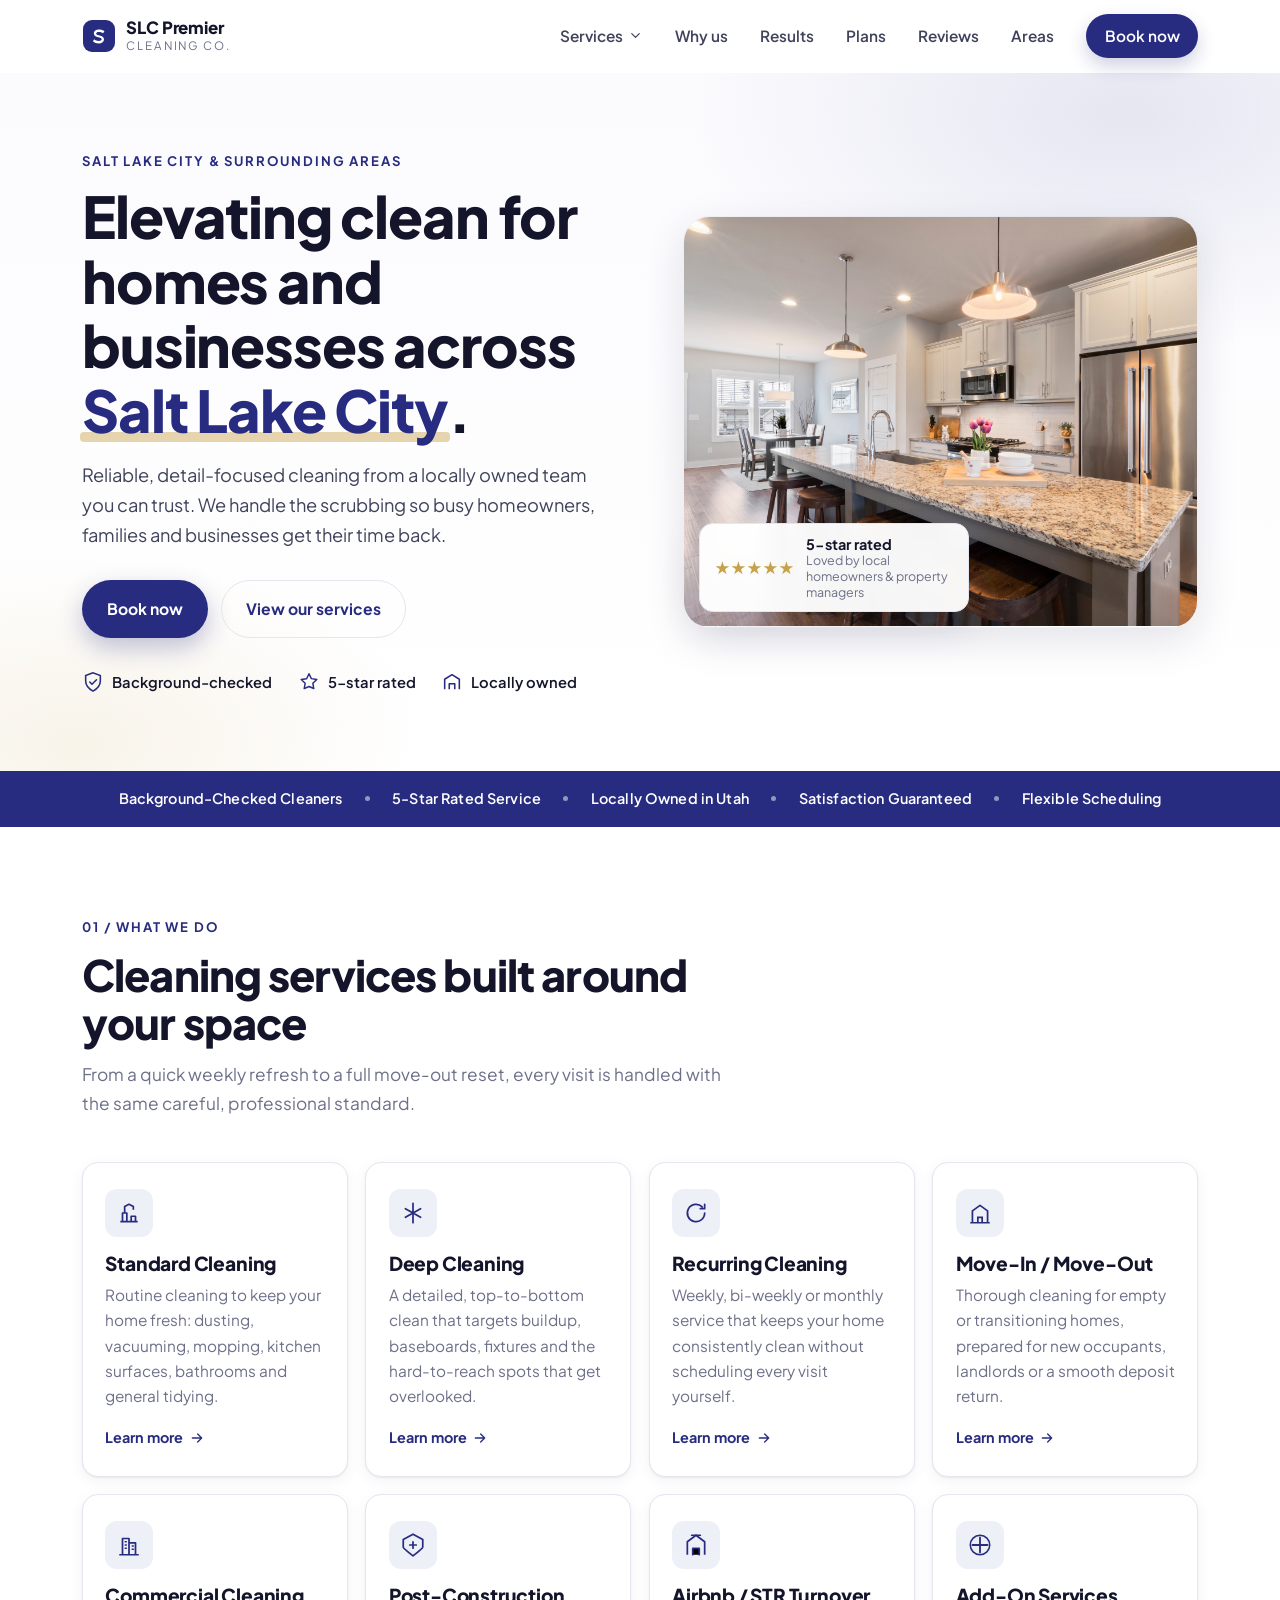
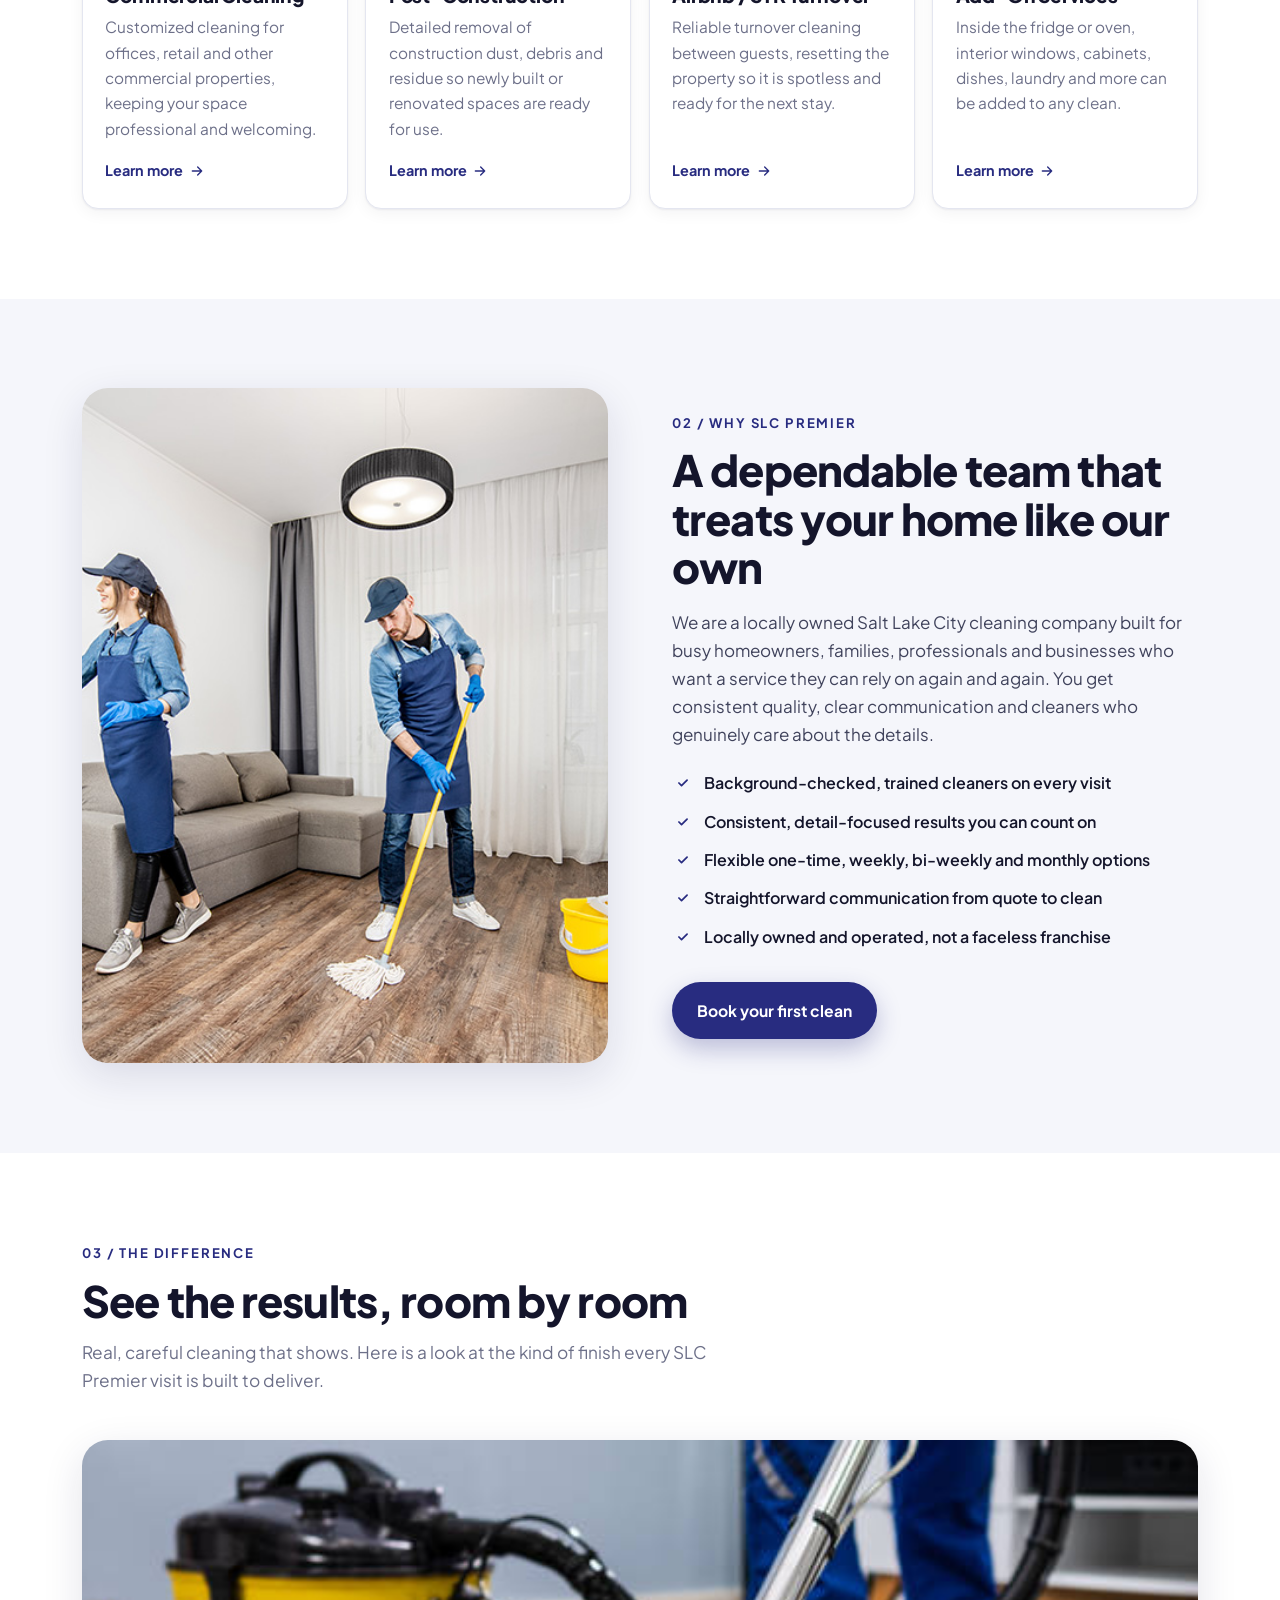
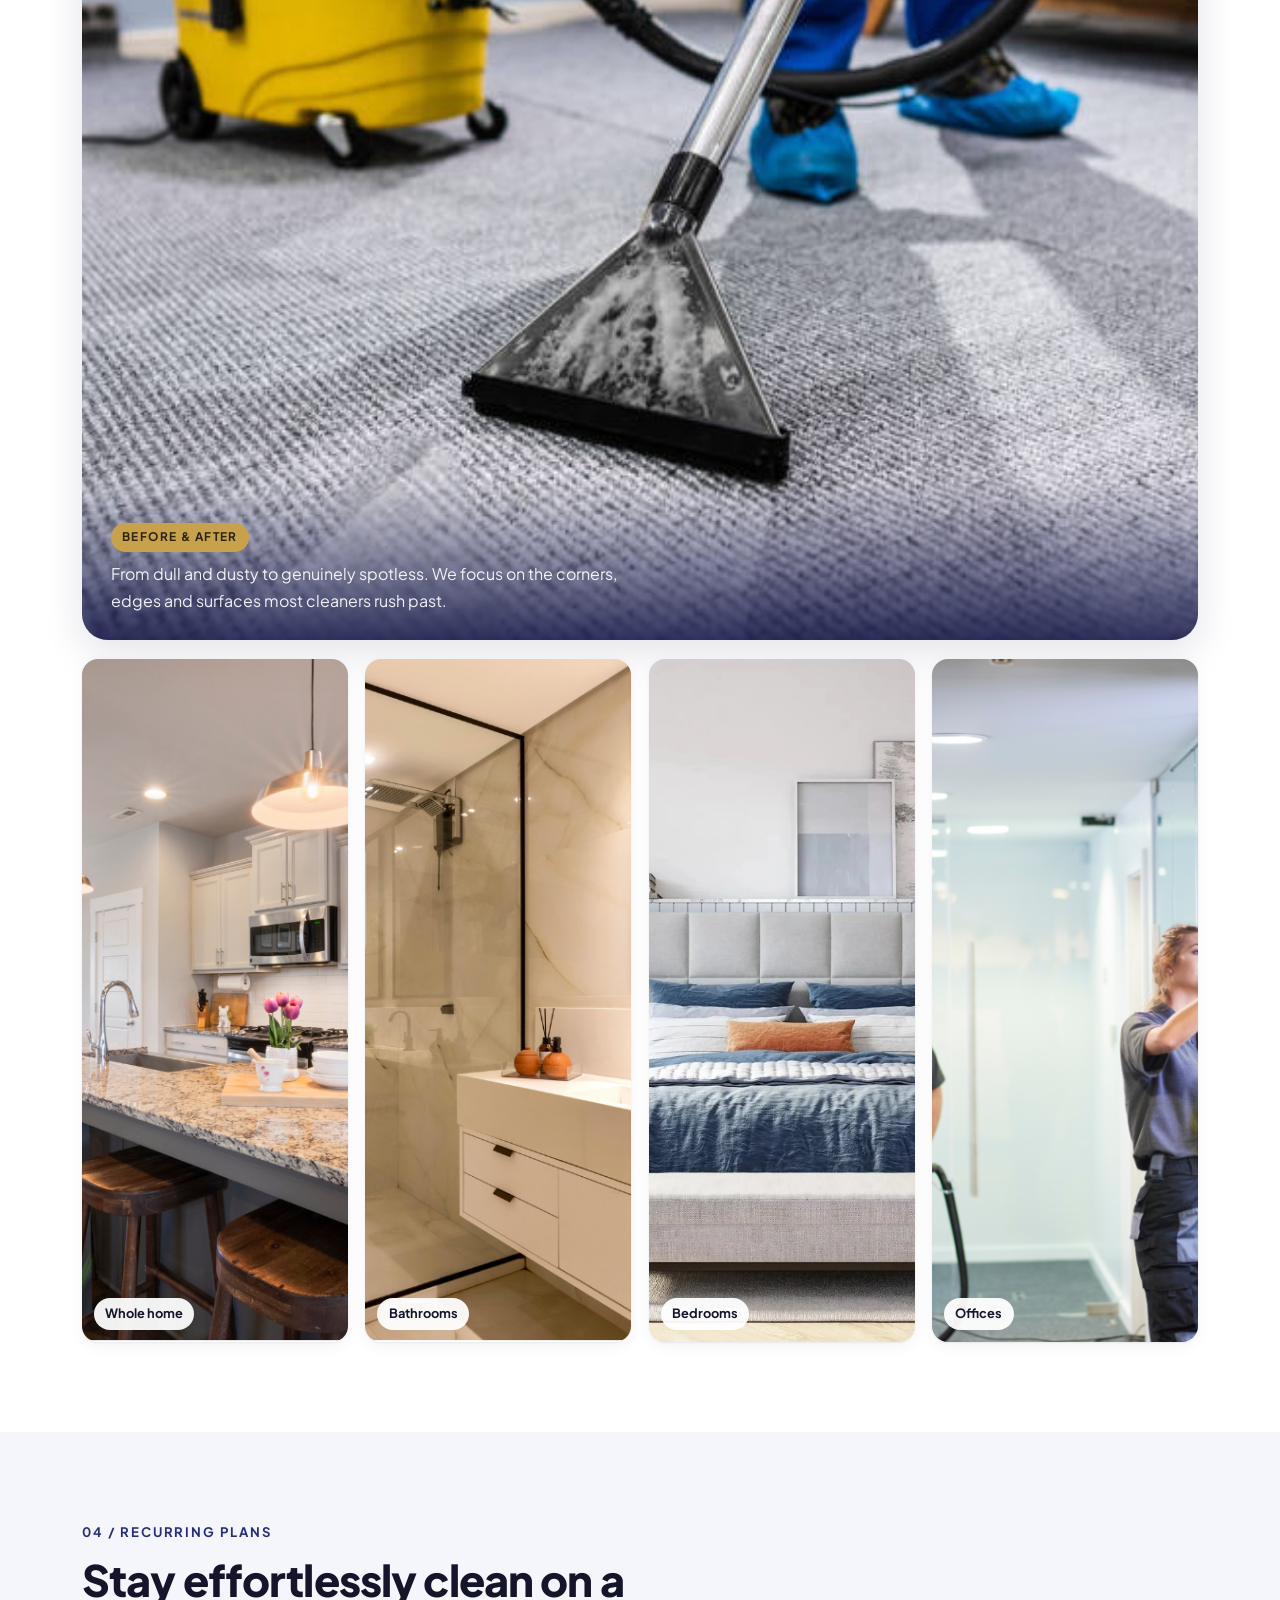
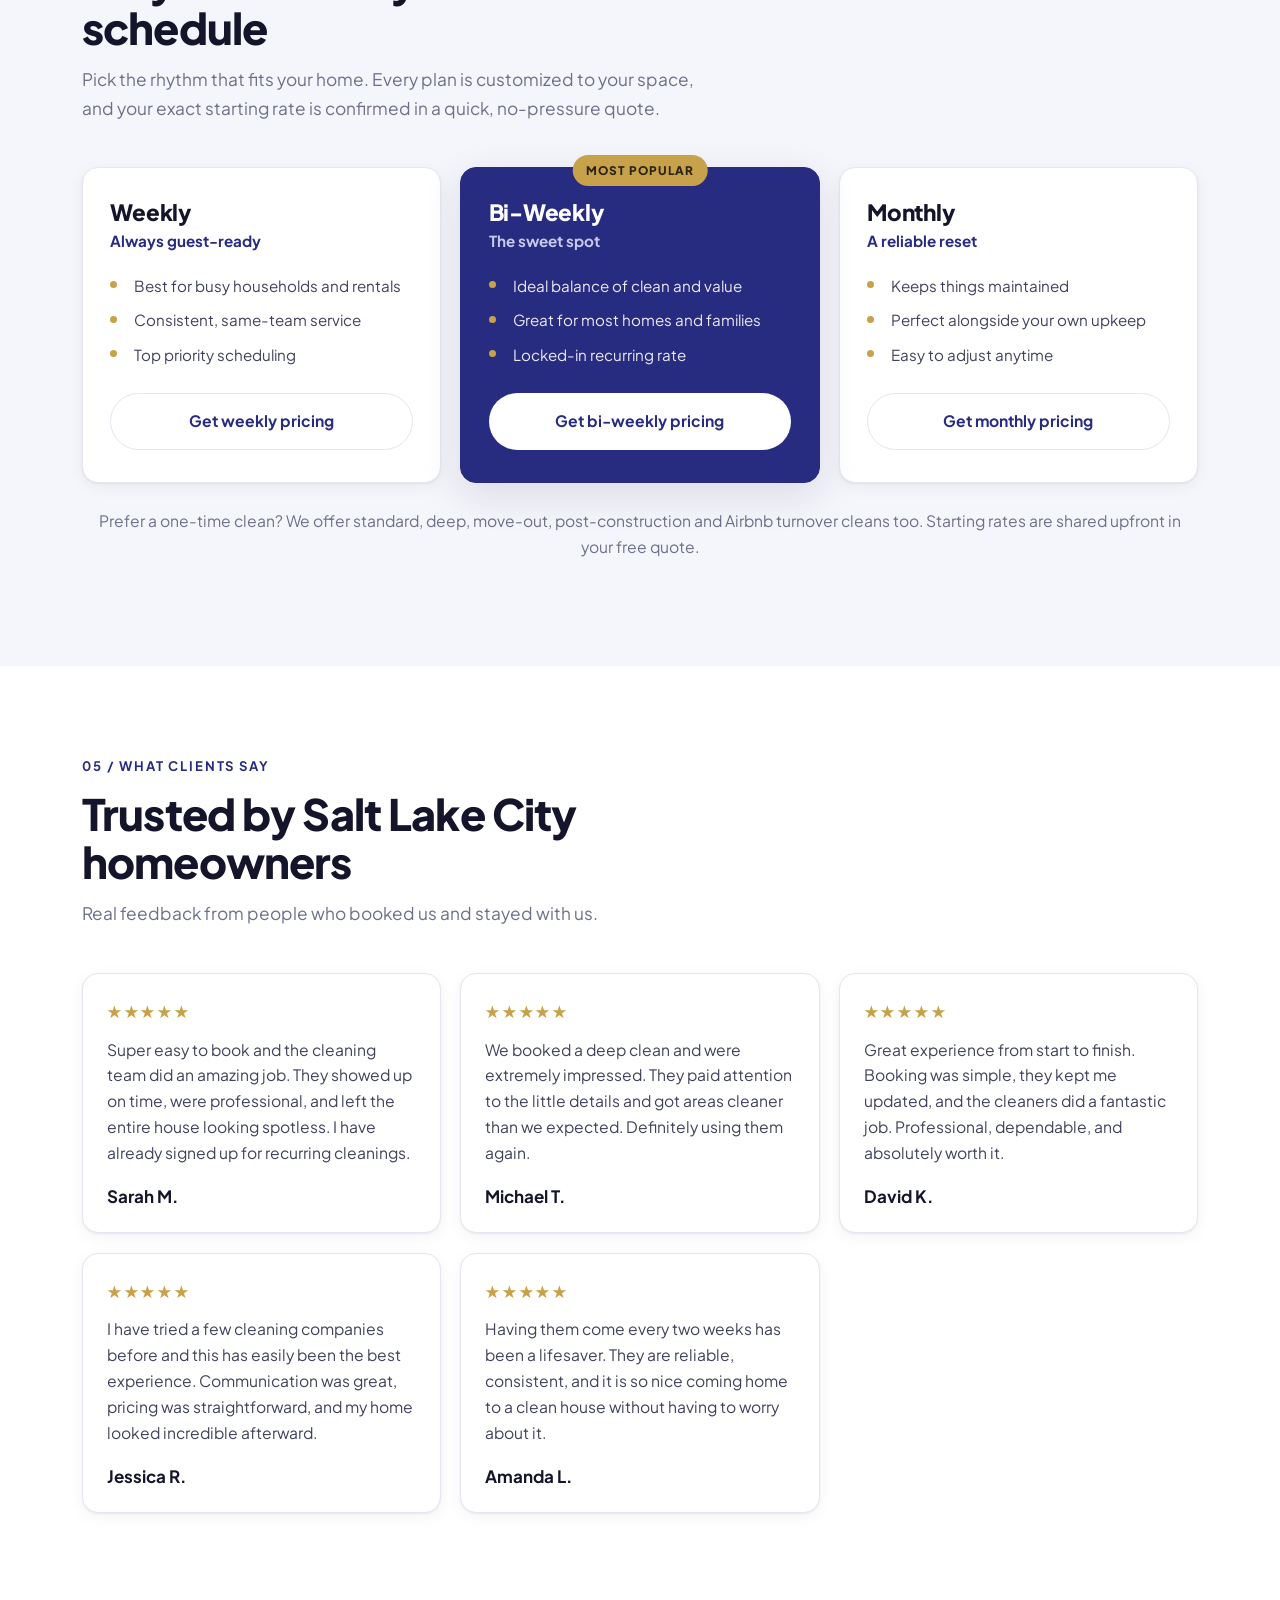
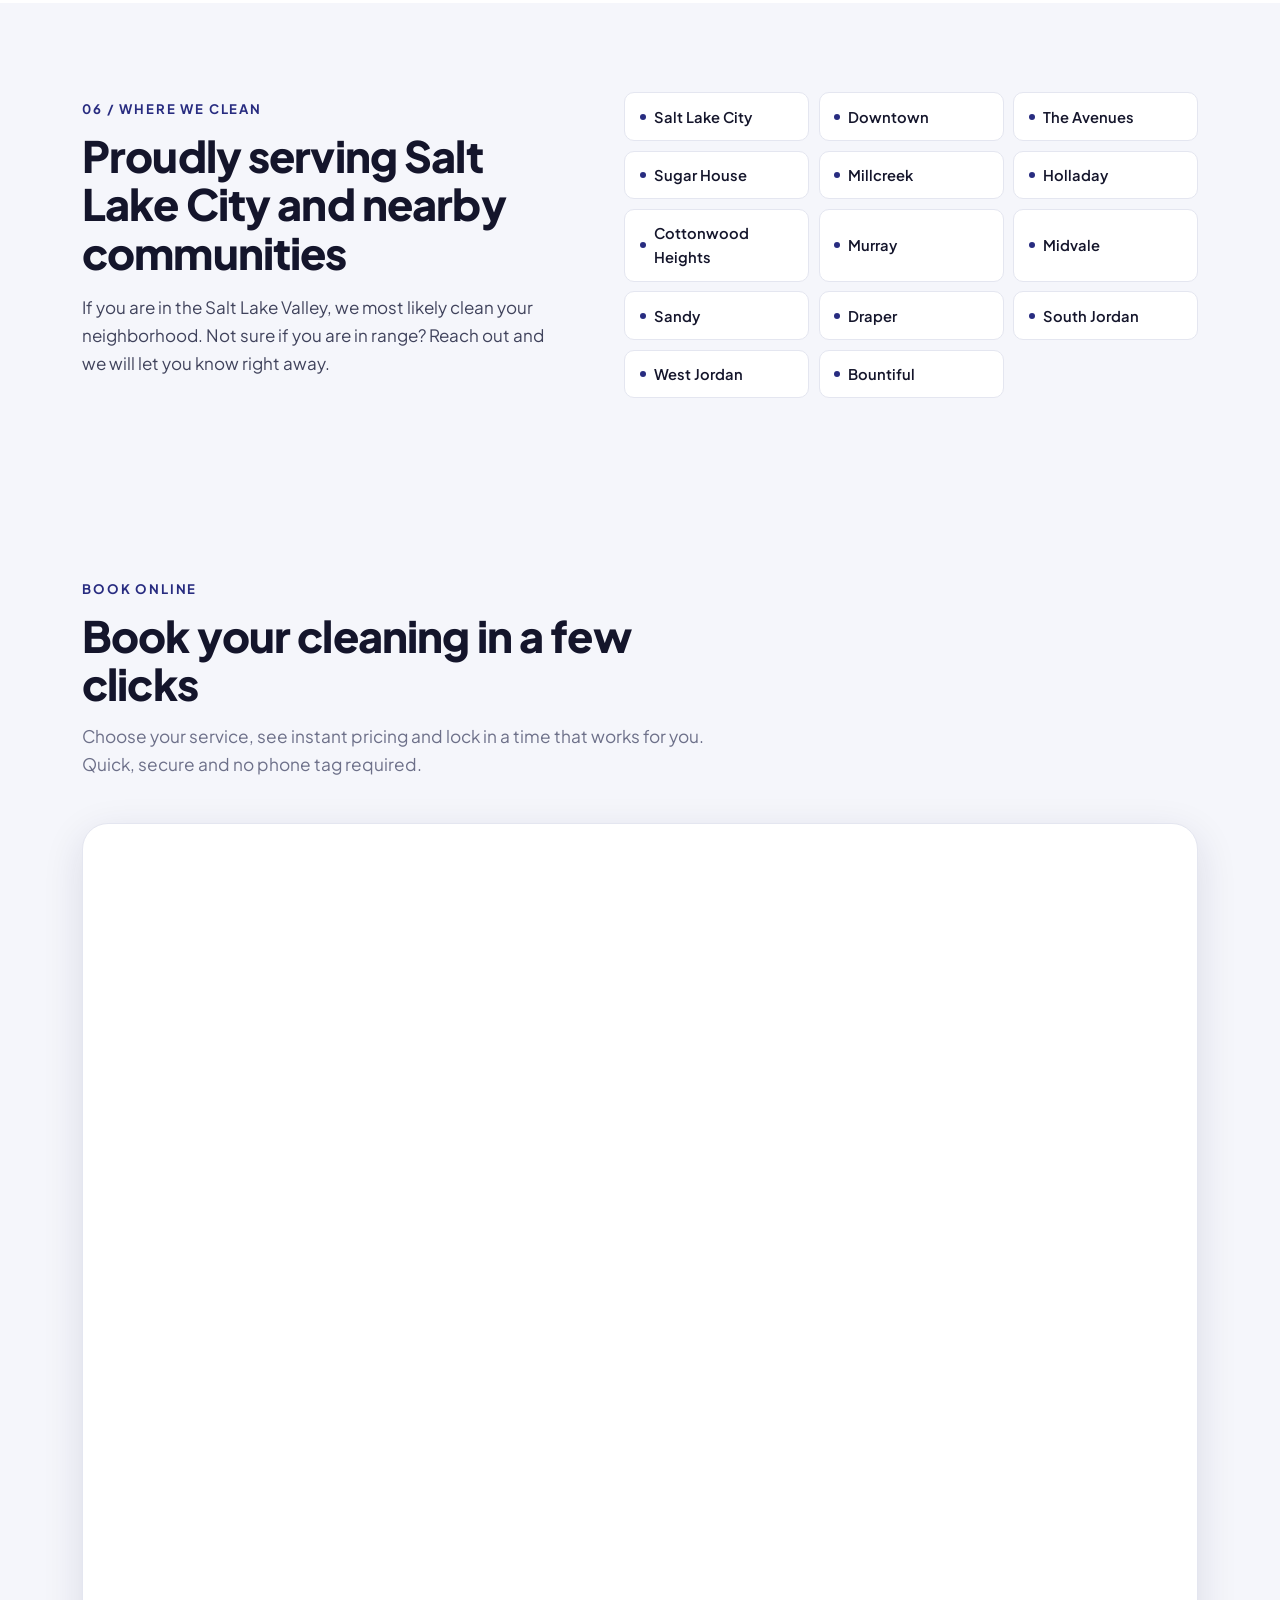
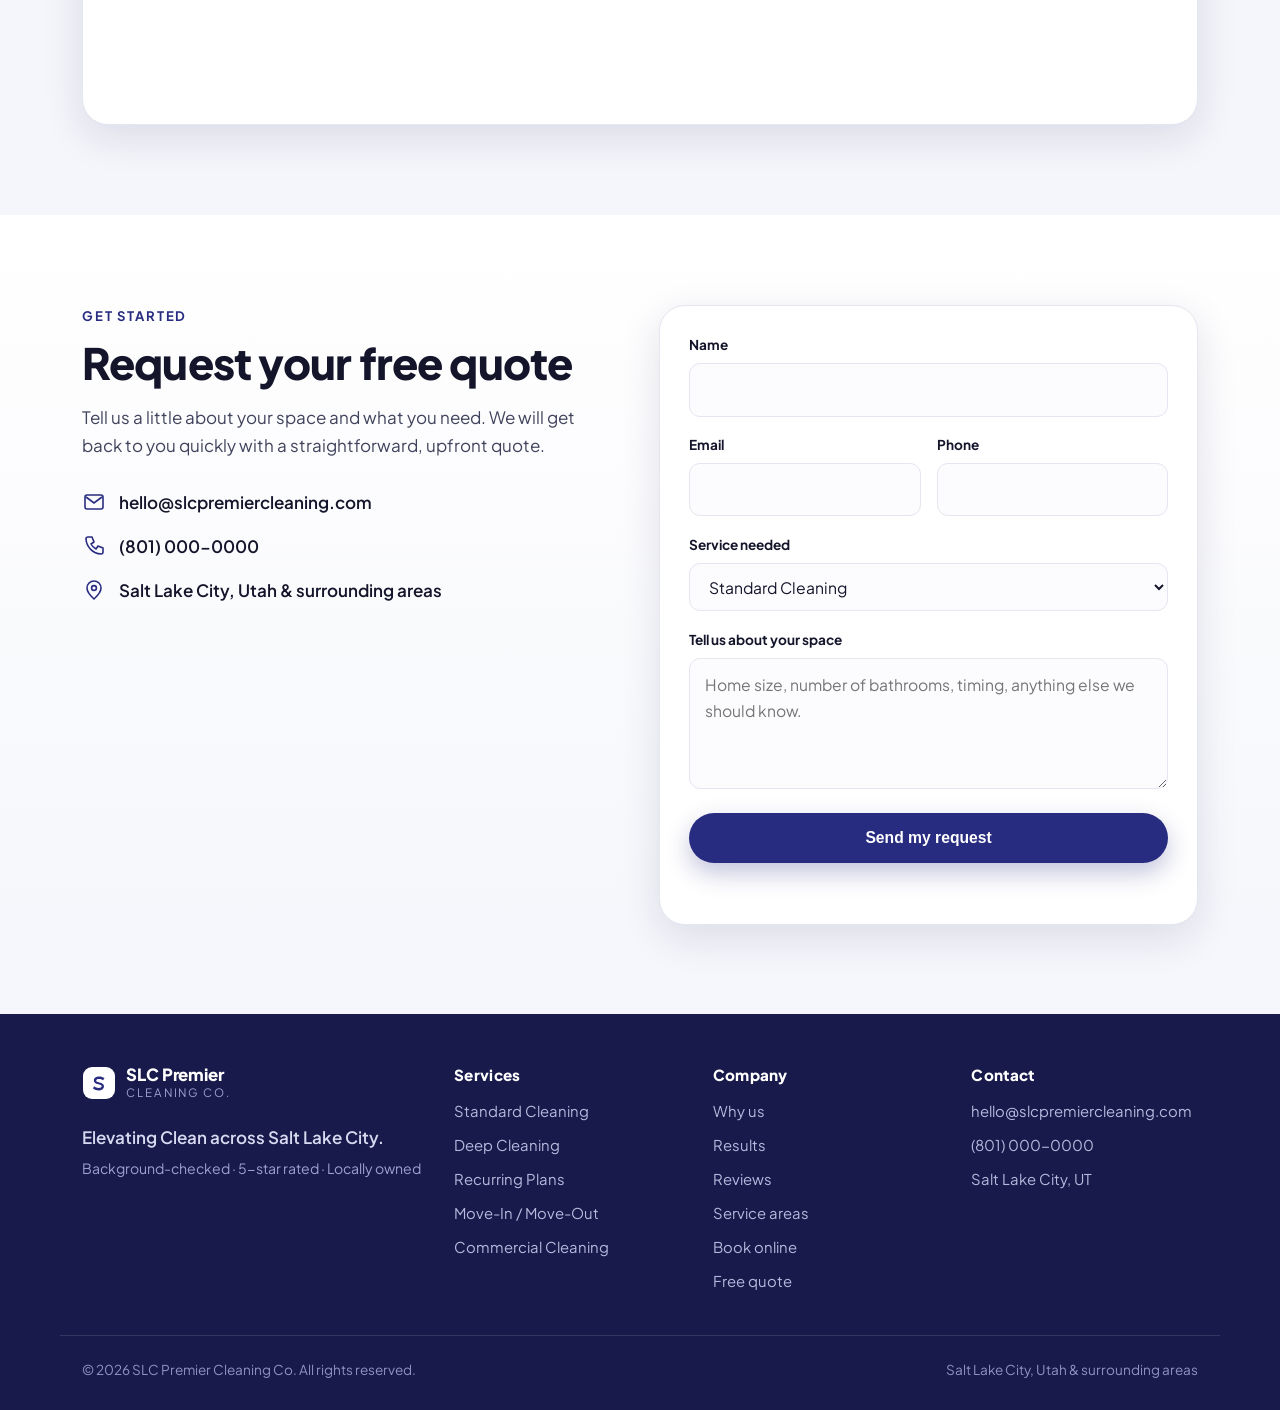
==== commit 1b659b71: "Redesign hero, fix nav Book now button, add 8 service pages with dropdown menu Co-authored-by: Curso" ====
--- a/index.html
+++ b/index.html
@@ -26,14 +26,14 @@
   <meta property="og:description" content="Reliable, high-quality residential and commercial cleaning across Salt Lake City. Background-checked, 5-star rated, locally owned. Request your free quote today." />
   <meta property="og:url" content="https://slcpremiercleaning.com/" />
   <meta property="og:locale" content="en_US" />
-  <meta property="og:image" content="https://slcpremiercleaning.com/assets/hero.jpg" />
-  <meta property="og:image:alt" content="A professional cleaner detailing a bright, freshly cleaned home." />
+  <meta property="og:image" content="https://slcpremiercleaning.com/assets/hero.png" />
+  <meta property="og:image:alt" content="A spotless, freshly cleaned open-plan kitchen in a Salt Lake City home." />
 
   <!-- Twitter -->
   <meta name="twitter:card" content="summary_large_image" />
   <meta name="twitter:title" content="House Cleaning Services in Salt Lake City, UT | SLC Premier Cleaning Co." />
   <meta name="twitter:description" content="Reliable residential and commercial cleaning across Salt Lake City. Background-checked, 5-star rated, locally owned." />
-  <meta name="twitter:image" content="https://slcpremiercleaning.com/assets/hero.jpg" />
+  <meta name="twitter:image" content="https://slcpremiercleaning.com/assets/hero.png" />
 
   <!-- Icons -->
   <link rel="icon" type="image/svg+xml" href="assets/favicon.svg" />
@@ -52,7 +52,7 @@
     "@context": "https://schema.org",
     "@type": "HouseCleaningService",
     "name": "SLC Premier Cleaning Co.",
-    "image": "https://slcpremiercleaning.com/assets/hero.jpg",
+    "image": "https://slcpremiercleaning.com/assets/hero.png",
     "url": "https://slcpremiercleaning.com/",
     "email": "hello@slcpremiercleaning.com",
     "priceRange": "$$",
@@ -130,7 +130,23 @@
       </a>
 
       <nav class="nav" id="nav" aria-label="Primary">
-        <a href="#services">Services</a>
+        <div class="nav-item has-dropdown">
+          <button type="button" class="nav-link" aria-haspopup="true" aria-expanded="false">
+            Services
+            <svg viewBox="0 0 24 24" aria-hidden="true"><path d="m6 9 6 6 6-6" fill="none" stroke="currentColor" stroke-width="2" stroke-linecap="round" stroke-linejoin="round"/></svg>
+          </button>
+          <div class="dropdown">
+            <a class="dd-all" href="#services">All services</a>
+            <a href="services/standard-cleaning/">Standard Cleaning</a>
+            <a href="services/deep-cleaning/">Deep Cleaning</a>
+            <a href="services/recurring-cleaning/">Recurring Cleaning</a>
+            <a href="services/move-in-out-cleaning/">Move-In / Move-Out</a>
+            <a href="services/commercial-cleaning/">Commercial Cleaning</a>
+            <a href="services/post-construction-cleaning/">Post-Construction</a>
+            <a href="services/airbnb-str-cleaning/">Airbnb / STR Turnover</a>
+            <a href="services/add-on-services/">Add-On Services</a>
+          </div>
+        </div>
         <a href="#why">Why us</a>
         <a href="#results">Results</a>
         <a href="#plans">Plans</a>
@@ -149,10 +165,11 @@
 
     <!-- ===== Hero ===== -->
     <section class="hero">
+      <div class="hero-bg" aria-hidden="true"></div>
       <div class="wrap hero-grid">
         <div class="hero-copy">
           <p class="eyebrow">Salt Lake City &amp; surrounding areas</p>
-          <h1>Elevating clean for homes and businesses across Salt&nbsp;Lake&nbsp;City.</h1>
+          <h1>Elevating clean for homes and businesses across <span class="hl">Salt&nbsp;Lake&nbsp;City</span>.</h1>
           <p class="lead">Reliable, detail-focused cleaning from a locally owned team you can trust. We handle the scrubbing so busy homeowners, families and businesses get their time back.</p>
           <div class="hero-actions">
             <a class="btn btn-primary" href="#book">Book now</a>
@@ -175,10 +192,15 @@
         </div>
 
         <div class="hero-media">
-          <img src="assets/hero.jpg" width="1600" height="1067" alt="A professional cleaner wiping down a bright kitchen counter in a Salt Lake City home" fetchpriority="high" />
+          <div class="hero-media-frame">
+            <img src="assets/hero.png" width="1024" height="683" alt="A spotless, freshly cleaned open-plan kitchen in a Salt Lake City home" fetchpriority="high" />
+          </div>
           <div class="hero-badge">
-            <span class="stars" aria-hidden="true">★★★★★</span>
-            <span>Loved by local homeowners and property managers</span>
+            <span class="hero-badge-stars" aria-hidden="true">★★★★★</span>
+            <div>
+              <strong>5-star rated</strong>
+              <span>Loved by local homeowners &amp; property managers</span>
+            </div>
           </div>
         </div>
       </div>
@@ -215,6 +237,7 @@
             </span>
             <h3>Standard Cleaning</h3>
             <p>Routine cleaning to keep your home fresh: dusting, vacuuming, mopping, kitchen surfaces, bathrooms and general tidying.</p>
+            <a class="card-link" href="services/standard-cleaning/">Learn more <svg viewBox="0 0 24 24" aria-hidden="true"><path d="M5 12h14M13 6l6 6-6 6" fill="none" stroke="currentColor" stroke-width="2" stroke-linecap="round" stroke-linejoin="round"/></svg></a>
           </article>
 
           <article class="card">
@@ -223,6 +246,7 @@
             </span>
             <h3>Deep Cleaning</h3>
             <p>A detailed, top-to-bottom clean that targets buildup, baseboards, fixtures and the hard-to-reach spots that get overlooked.</p>
+            <a class="card-link" href="services/deep-cleaning/">Learn more <svg viewBox="0 0 24 24" aria-hidden="true"><path d="M5 12h14M13 6l6 6-6 6" fill="none" stroke="currentColor" stroke-width="2" stroke-linecap="round" stroke-linejoin="round"/></svg></a>
           </article>
 
           <article class="card">
@@ -231,6 +255,7 @@
             </span>
             <h3>Recurring Cleaning</h3>
             <p>Weekly, bi-weekly or monthly service that keeps your home consistently clean without scheduling every visit yourself.</p>
+            <a class="card-link" href="services/recurring-cleaning/">Learn more <svg viewBox="0 0 24 24" aria-hidden="true"><path d="M5 12h14M13 6l6 6-6 6" fill="none" stroke="currentColor" stroke-width="2" stroke-linecap="round" stroke-linejoin="round"/></svg></a>
           </article>
 
           <article class="card">
@@ -239,6 +264,7 @@
             </span>
             <h3>Move-In / Move-Out</h3>
             <p>Thorough cleaning for empty or transitioning homes, prepared for new occupants, landlords or a smooth deposit return.</p>
+            <a class="card-link" href="services/move-in-out-cleaning/">Learn more <svg viewBox="0 0 24 24" aria-hidden="true"><path d="M5 12h14M13 6l6 6-6 6" fill="none" stroke="currentColor" stroke-width="2" stroke-linecap="round" stroke-linejoin="round"/></svg></a>
           </article>
 
           <article class="card">
@@ -247,6 +273,7 @@
             </span>
             <h3>Commercial Cleaning</h3>
             <p>Customized cleaning for offices, retail and other commercial properties, keeping your space professional and welcoming.</p>
+            <a class="card-link" href="services/commercial-cleaning/">Learn more <svg viewBox="0 0 24 24" aria-hidden="true"><path d="M5 12h14M13 6l6 6-6 6" fill="none" stroke="currentColor" stroke-width="2" stroke-linecap="round" stroke-linejoin="round"/></svg></a>
           </article>
 
           <article class="card">
@@ -255,6 +282,7 @@
             </span>
             <h3>Post-Construction</h3>
             <p>Detailed removal of construction dust, debris and residue so newly built or renovated spaces are ready for use.</p>
+            <a class="card-link" href="services/post-construction-cleaning/">Learn more <svg viewBox="0 0 24 24" aria-hidden="true"><path d="M5 12h14M13 6l6 6-6 6" fill="none" stroke="currentColor" stroke-width="2" stroke-linecap="round" stroke-linejoin="round"/></svg></a>
           </article>
 
           <article class="card">
@@ -263,6 +291,7 @@
             </span>
             <h3>Airbnb / STR Turnover</h3>
             <p>Reliable turnover cleaning between guests, resetting the property so it is spotless and ready for the next stay.</p>
+            <a class="card-link" href="services/airbnb-str-cleaning/">Learn more <svg viewBox="0 0 24 24" aria-hidden="true"><path d="M5 12h14M13 6l6 6-6 6" fill="none" stroke="currentColor" stroke-width="2" stroke-linecap="round" stroke-linejoin="round"/></svg></a>
           </article>
 
           <article class="card">
@@ -271,6 +300,7 @@
             </span>
             <h3>Add-On Services</h3>
             <p>Inside the fridge or oven, interior windows, cabinets, dishes, laundry and more can be added to any clean.</p>
+            <a class="card-link" href="services/add-on-services/">Learn more <svg viewBox="0 0 24 24" aria-hidden="true"><path d="M5 12h14M13 6l6 6-6 6" fill="none" stroke="currentColor" stroke-width="2" stroke-linecap="round" stroke-linejoin="round"/></svg></a>
           </article>
         </div>
       </div>
--- a/css/styles.css
+++ b/css/styles.css
@@ -121,8 +121,40 @@
 }
 .nav a:not(.nav-cta):hover::after, .nav a.active::after { width: 100%; }
 .nav a.active { color: var(--navy); }
-.nav-cta { background: var(--navy); color: #fff; padding: .6rem 1.15rem; border-radius: 999px; }
-.nav-cta:hover { background: var(--navy-700); }
+.nav a.nav-cta { background: var(--navy); color: #fff; padding: .6rem 1.15rem; border-radius: 999px; box-shadow: 0 8px 18px rgba(40, 44, 128, .22); }
+.nav a.nav-cta::after { display: none; }
+.nav a.nav-cta:hover { background: var(--navy-700); color: #fff; }
+
+/* Services dropdown */
+.nav-item { position: relative; display: inline-flex; align-items: center; }
+.nav-item::before { content: ""; position: absolute; top: 100%; left: -8px; right: -8px; height: 18px; }
+.nav-link {
+  display: inline-flex; align-items: center; gap: .32rem;
+  font-size: .96rem; font-weight: 600; color: var(--body);
+  background: none; border: 0; padding: 0; font-family: inherit; cursor: pointer;
+  transition: color .2s;
+}
+.nav-link svg { width: 15px; height: 15px; transition: transform .25s var(--ease); }
+.dropdown {
+  position: absolute; top: calc(100% + 16px); left: 50%;
+  transform: translateX(-50%) translateY(8px);
+  background: #fff; border: 1px solid var(--line); border-radius: 14px;
+  box-shadow: var(--shadow-md); padding: .5rem; min-width: 250px;
+  display: grid; gap: 2px; z-index: 120;
+  opacity: 0; visibility: hidden; transition: opacity .2s var(--ease), transform .2s var(--ease);
+}
+.dropdown a { padding: .62rem .8rem; border-radius: 9px; font-size: .92rem; font-weight: 600; color: var(--body); white-space: nowrap; }
+.dropdown a::after { display: none; }
+.dropdown a:hover { background: var(--mist); color: var(--navy); }
+.dropdown a.dd-all { color: var(--navy); border-bottom: 1px solid var(--line); border-radius: 9px 9px 0 0; margin-bottom: 2px; }
+
+@media (min-width: 821px) {
+  .nav-item:hover .nav-link, .nav-item:focus-within .nav-link, .nav-item.open .nav-link { color: var(--navy); }
+  .nav-item:hover .dropdown, .nav-item:focus-within .dropdown, .nav-item.open .dropdown {
+    opacity: 1; visibility: visible; transform: translateX(-50%) translateY(0);
+  }
+  .nav-item:hover .nav-link svg, .nav-item:focus-within .nav-link svg, .nav-item.open .nav-link svg { transform: rotate(180deg); }
+}
 
 .nav-toggle { display: none; flex-direction: column; gap: 5px; width: 44px; height: 44px; border: 0; background: transparent; cursor: pointer; align-items: center; justify-content: center; }
 .nav-toggle span { width: 24px; height: 2px; background: var(--ink); border-radius: 2px; transition: transform .3s var(--ease), opacity .2s; }
@@ -131,27 +163,47 @@
 .nav-toggle[aria-expanded="true"] span:nth-child(3) { transform: translateY(-7px) rotate(-45deg); }
 
 /* ---------- Hero ---------- */
-.hero { padding: clamp(2.5rem, 6vw, 5.5rem) 0 clamp(2rem, 4vw, 3.5rem); background: linear-gradient(180deg, #fbfbfe 0%, #ffffff 100%); }
-.hero-grid { display: grid; grid-template-columns: minmax(0, 1.05fr) minmax(0, .95fr); gap: clamp(2rem, 5vw, 4rem); align-items: center; }
-.hero-copy .lead { font-size: 1.14rem; color: var(--body); max-width: 33ch; margin-bottom: 1.8rem; }
+.hero { position: relative; padding: clamp(2.5rem, 6vw, 5rem) 0 clamp(3rem, 6vw, 5rem); overflow: hidden; }
+.hero-bg {
+  position: absolute; inset: 0; z-index: 0; pointer-events: none;
+  background:
+    radial-gradient(55% 55% at 88% 6%, rgba(40, 44, 128, .10), transparent 62%),
+    radial-gradient(45% 45% at 6% 96%, rgba(200, 162, 74, .12), transparent 60%),
+    linear-gradient(180deg, #fbfbfe 0%, #ffffff 100%);
+}
+.hero-grid { position: relative; z-index: 1; display: grid; grid-template-columns: minmax(0, 1.02fr) minmax(0, .98fr); gap: clamp(2rem, 5vw, 4.5rem); align-items: center; }
+.hero-copy, .hero-media { min-width: 0; }
 .hero h1 { margin-bottom: 1.1rem; }
+.hero h1 .hl { position: relative; white-space: nowrap; color: var(--navy); z-index: 0; }
+.hero h1 .hl::after {
+  content: ""; position: absolute; left: -.04em; right: -.04em; bottom: .06em; height: .18em;
+  background: var(--gold); opacity: .45; border-radius: 4px; z-index: -1;
+}
+.hero-copy .lead { font-size: 1.14rem; color: var(--body); max-width: 46ch; margin-bottom: 1.9rem; }
 
 .hero-actions { display: flex; flex-wrap: wrap; gap: .8rem; margin-bottom: 2rem; }
 
-.hero-trust { list-style: none; margin: 0; padding: 0; display: flex; flex-wrap: wrap; gap: 1.1rem 1.6rem; }
+.hero-trust { list-style: none; margin: 0; padding: 0; display: flex; flex-wrap: wrap; gap: 1rem 1.6rem; }
 .hero-trust li { display: inline-flex; align-items: center; gap: .5rem; font-size: .92rem; font-weight: 600; color: var(--ink); }
 .hero-trust svg { width: 22px; height: 22px; color: var(--navy); flex: none; }
 
-.hero-copy, .hero-media { min-width: 0; }
 .hero-media { position: relative; }
-.hero-media img { border-radius: var(--radius-lg); box-shadow: var(--shadow-md); aspect-ratio: 3/2.15; object-fit: cover; width: 100%; }
+.hero-media-frame {
+  position: relative; border-radius: var(--radius-lg); overflow: hidden;
+  box-shadow: var(--shadow-md); border: 1px solid rgba(23, 26, 74, .06);
+}
+.hero-media-frame img { display: block; width: 100%; height: 100%; aspect-ratio: 5/4; object-fit: cover; }
 .hero-badge {
-  position: absolute; left: -14px; bottom: 26px;
-  background: #fff; border: 1px solid var(--line); border-radius: 14px;
-  padding: .85rem 1.05rem; box-shadow: var(--shadow-md);
-  display: flex; flex-direction: column; gap: .15rem; max-width: 230px;
-}
-.hero-badge span:last-child { font-size: .86rem; font-weight: 600; color: var(--ink); line-height: 1.35; }
+  position: absolute; left: 16px; bottom: 16px;
+  display: flex; align-items: center; gap: .7rem;
+  background: rgba(255, 255, 255, .96); backdrop-filter: blur(6px);
+  border: 1px solid var(--line); border-radius: 14px;
+  padding: .7rem .95rem; box-shadow: var(--shadow-md); max-width: 270px;
+}
+.hero-badge-stars { color: var(--gold); font-size: 1.05rem; letter-spacing: .06em; flex: none; }
+.hero-badge div { display: flex; flex-direction: column; line-height: 1.25; }
+.hero-badge strong { color: var(--ink); font-size: .9rem; font-weight: 700; }
+.hero-badge div span { font-size: .78rem; color: var(--muted); }
 .stars { color: var(--gold); letter-spacing: .1em; font-size: 1rem; }
 
 /* ---------- Trust bar ---------- */
@@ -172,8 +224,16 @@
 .card {
   background: #fff; border: 1px solid var(--line); border-radius: var(--radius);
   padding: 1.6rem 1.4rem; box-shadow: var(--shadow-sm);
+  display: flex; flex-direction: column;
   transition: transform .25s var(--ease), box-shadow .25s var(--ease), border-color .25s var(--ease);
 }
+.card-link {
+  margin-top: auto; padding-top: 1.1rem;
+  display: inline-flex; align-items: center; gap: .35rem;
+  font-weight: 700; font-size: .9rem; color: var(--navy);
+}
+.card-link svg { width: 16px; height: 16px; transition: transform .2s var(--ease); }
+.card:hover .card-link svg { transform: translateX(3px); }
 .card:hover { transform: translateY(-4px); box-shadow: var(--shadow-md); border-color: #d4d7ea; }
 .card-ico {
   display: inline-flex; align-items: center; justify-content: center;
@@ -344,6 +404,54 @@
 .reveal { opacity: 0; transform: translateY(24px); transition: opacity .7s var(--ease), transform .7s var(--ease); }
 .reveal.in { opacity: 1; transform: none; }
 
+/* ---------- Service pages ---------- */
+.breadcrumb { font-size: .85rem; color: var(--muted); margin-bottom: 1.4rem; display: flex; flex-wrap: wrap; gap: .45rem; align-items: center; }
+.breadcrumb a { color: var(--muted); font-weight: 600; }
+.breadcrumb a:hover { color: var(--navy); }
+.breadcrumb span { color: var(--ink); font-weight: 700; }
+.breadcrumb .sep { opacity: .5; }
+
+.svc-hero { position: relative; padding: clamp(1.4rem, 4vw, 2.4rem) 0 clamp(2.5rem, 5vw, 4rem); overflow: hidden; }
+.svc-hero .hero-bg { position: absolute; inset: 0; z-index: 0; pointer-events: none;
+  background: radial-gradient(55% 55% at 90% 0%, rgba(40,44,128,.10), transparent 62%),
+    radial-gradient(45% 45% at 4% 100%, rgba(200,162,74,.12), transparent 60%),
+    linear-gradient(180deg, #fbfbfe 0%, #ffffff 100%); }
+.svc-hero .wrap { position: relative; z-index: 1; }
+.svc-hero-grid { display: grid; grid-template-columns: minmax(0, 1.02fr) minmax(0, .98fr); gap: clamp(2rem, 5vw, 4rem); align-items: center; }
+.svc-hero-copy { min-width: 0; }
+.svc-hero-copy h1 { margin-bottom: 1rem; }
+.svc-hero-copy .lead { font-size: 1.12rem; color: var(--body); max-width: 48ch; margin-bottom: 1.7rem; }
+.svc-hero-media { min-width: 0; }
+
+.svc-detail-grid { display: grid; grid-template-columns: minmax(0, 1.1fr) minmax(0, .9fr); gap: clamp(2rem, 5vw, 4rem); align-items: center; }
+.svc-detail-copy { min-width: 0; }
+.svc-detail-copy h2 { margin-bottom: 1rem; }
+.svc-detail-media { min-width: 0; }
+.svc-detail-media img { width: 100%; border-radius: var(--radius-lg); box-shadow: var(--shadow-md); aspect-ratio: 4/3; object-fit: cover; }
+
+.svc-gallery { display: grid; grid-template-columns: repeat(2, minmax(0, 1fr)); gap: 1.1rem; }
+.svc-gallery figure { margin: 0; border-radius: var(--radius); overflow: hidden; box-shadow: var(--shadow-sm); }
+.svc-gallery img { width: 100%; aspect-ratio: 16/10; object-fit: cover; transition: transform .4s var(--ease); }
+.svc-gallery figure:hover img { transform: scale(1.05); }
+
+.other-grid { display: grid; grid-template-columns: repeat(4, minmax(0, 1fr)); gap: 1rem; }
+.other-card {
+  background: #fff; border: 1px solid var(--line); border-radius: var(--radius);
+  padding: 1.15rem 1.25rem; box-shadow: var(--shadow-sm);
+  display: flex; align-items: center; justify-content: space-between; gap: .6rem;
+  font-weight: 700; font-size: .98rem; color: var(--ink);
+  transition: transform .2s var(--ease), box-shadow .2s var(--ease), border-color .2s var(--ease), color .2s;
+}
+.other-card:hover { transform: translateY(-3px); box-shadow: var(--shadow-md); border-color: #d4d7ea; color: var(--navy); }
+.other-card svg { width: 18px; height: 18px; flex: none; color: var(--navy); }
+
+.cta-band { background: var(--navy); color: #fff; }
+.cta-band .wrap { padding-top: clamp(2.6rem, 5vw, 3.6rem); padding-bottom: clamp(2.6rem, 5vw, 3.6rem); text-align: center; }
+.cta-band h2 { color: #fff; margin-bottom: .7rem; }
+.cta-band p { color: rgba(255, 255, 255, .85); max-width: 52ch; margin: 0 auto 1.6rem; }
+.cta-band .btn-primary { background: #fff; color: var(--navy); box-shadow: none; }
+.cta-band .btn-primary:hover { background: var(--gold-soft); }
+
 /* ============================================================
    Responsive
    ============================================================ */
@@ -353,6 +461,7 @@
   .reviews { columns: 2; }
   .footer-grid { grid-template-columns: minmax(0, 1fr) minmax(0, 1fr); }
   .footer-brand { grid-column: 1 / -1; }
+  .other-grid { grid-template-columns: repeat(2, minmax(0, 1fr)); }
 }
 
 @media (max-width: 820px) {
@@ -367,8 +476,22 @@
   .nav.open { transform: translateY(0); }
   .nav a { padding: .95rem .2rem; border-bottom: 1px solid var(--mist-2); font-size: 1.05rem; }
   .nav a::after { display: none; }
-  .nav-cta { margin-top: .8rem; text-align: center; border-bottom: 0 !important; }
+  .nav a.nav-cta { margin-top: .8rem; text-align: center; justify-content: center; border-bottom: 0; box-shadow: none; }
   .nav-toggle { display: flex; }
+
+  /* Mobile services accordion */
+  .nav-item { display: block; }
+  .nav-link { width: 100%; justify-content: space-between; padding: .95rem .2rem; border-bottom: 1px solid var(--mist-2); font-size: 1.05rem; }
+  .nav-link svg { width: 18px; height: 18px; }
+  .dropdown {
+    position: static; transform: none; opacity: 1; visibility: visible;
+    box-shadow: none; border: 0; border-radius: 0; padding: .1rem 0 .5rem .7rem;
+    min-width: 0; display: none;
+  }
+  .nav-item.open .dropdown { display: grid; }
+  .nav-item.open .nav-link svg { transform: rotate(180deg); }
+  .dropdown a { border-bottom: 0; font-size: 1rem; padding: .6rem .3rem; color: var(--muted); }
+  .dropdown a.dd-all { border-bottom: 0; color: var(--navy); }
 
   .hero-grid { grid-template-columns: minmax(0, 1fr); }
   .hero-copy .lead { max-width: none; }
@@ -376,6 +499,9 @@
   .why-grid, .areas-grid, .contact-grid { grid-template-columns: minmax(0, 1fr); }
   .why-media { order: -1; }
   .plans { grid-template-columns: minmax(0, 1fr); max-width: 440px; margin-inline: auto; }
+  .svc-hero-grid, .svc-detail-grid { grid-template-columns: minmax(0, 1fr); }
+  .svc-hero-media { order: -1; }
+  .svc-gallery { grid-template-columns: repeat(2, minmax(0, 1fr)); }
   .plan-featured { order: -1; }
 }
 
@@ -386,6 +512,8 @@
   .reviews { columns: 1; }
   .areas-list { grid-template-columns: repeat(2, minmax(0, 1fr)); }
   .field-row { grid-template-columns: minmax(0, 1fr); }
+  .other-grid { grid-template-columns: minmax(0, 1fr); }
+  .svc-gallery { grid-template-columns: minmax(0, 1fr); }
   .footer-grid { grid-template-columns: minmax(0, 1fr) minmax(0, 1fr); }
   .hero-badge { left: 8px; right: 8px; max-width: none; bottom: 10px; }
   .btn { width: 100%; }
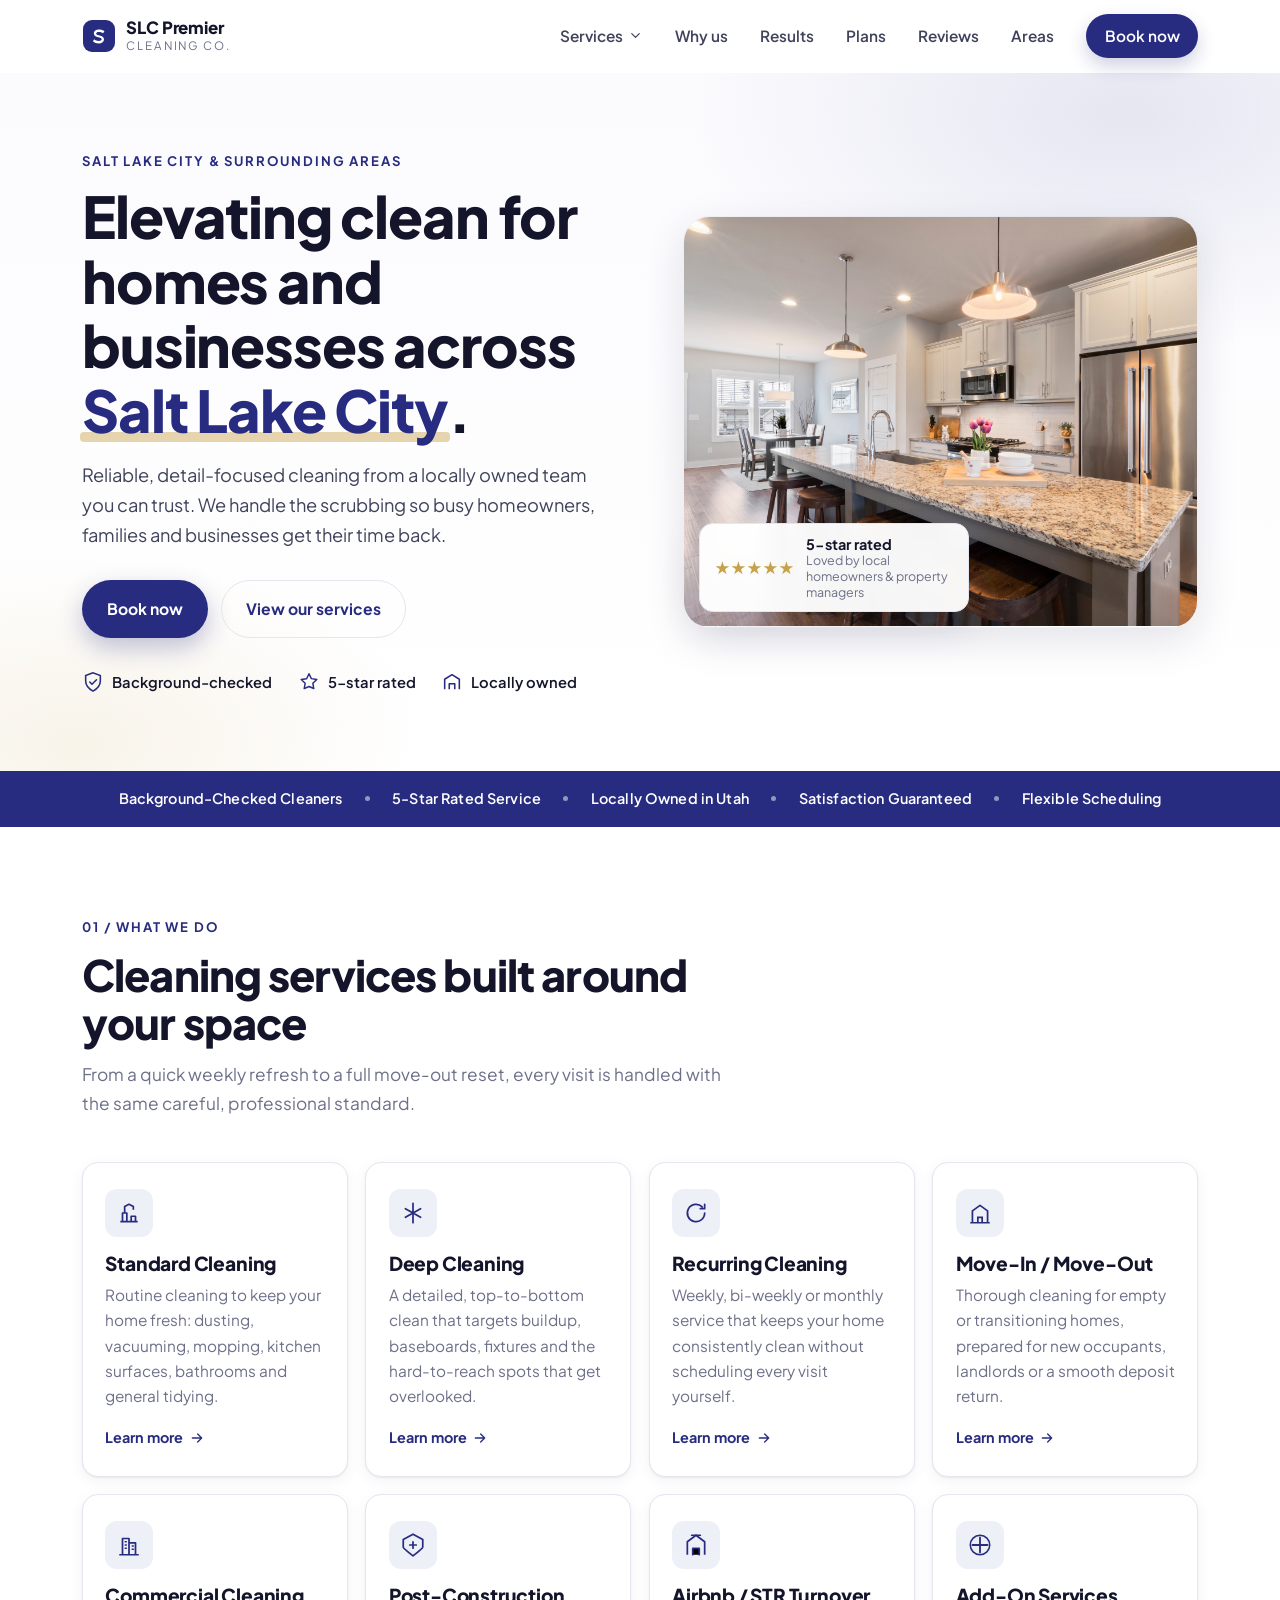
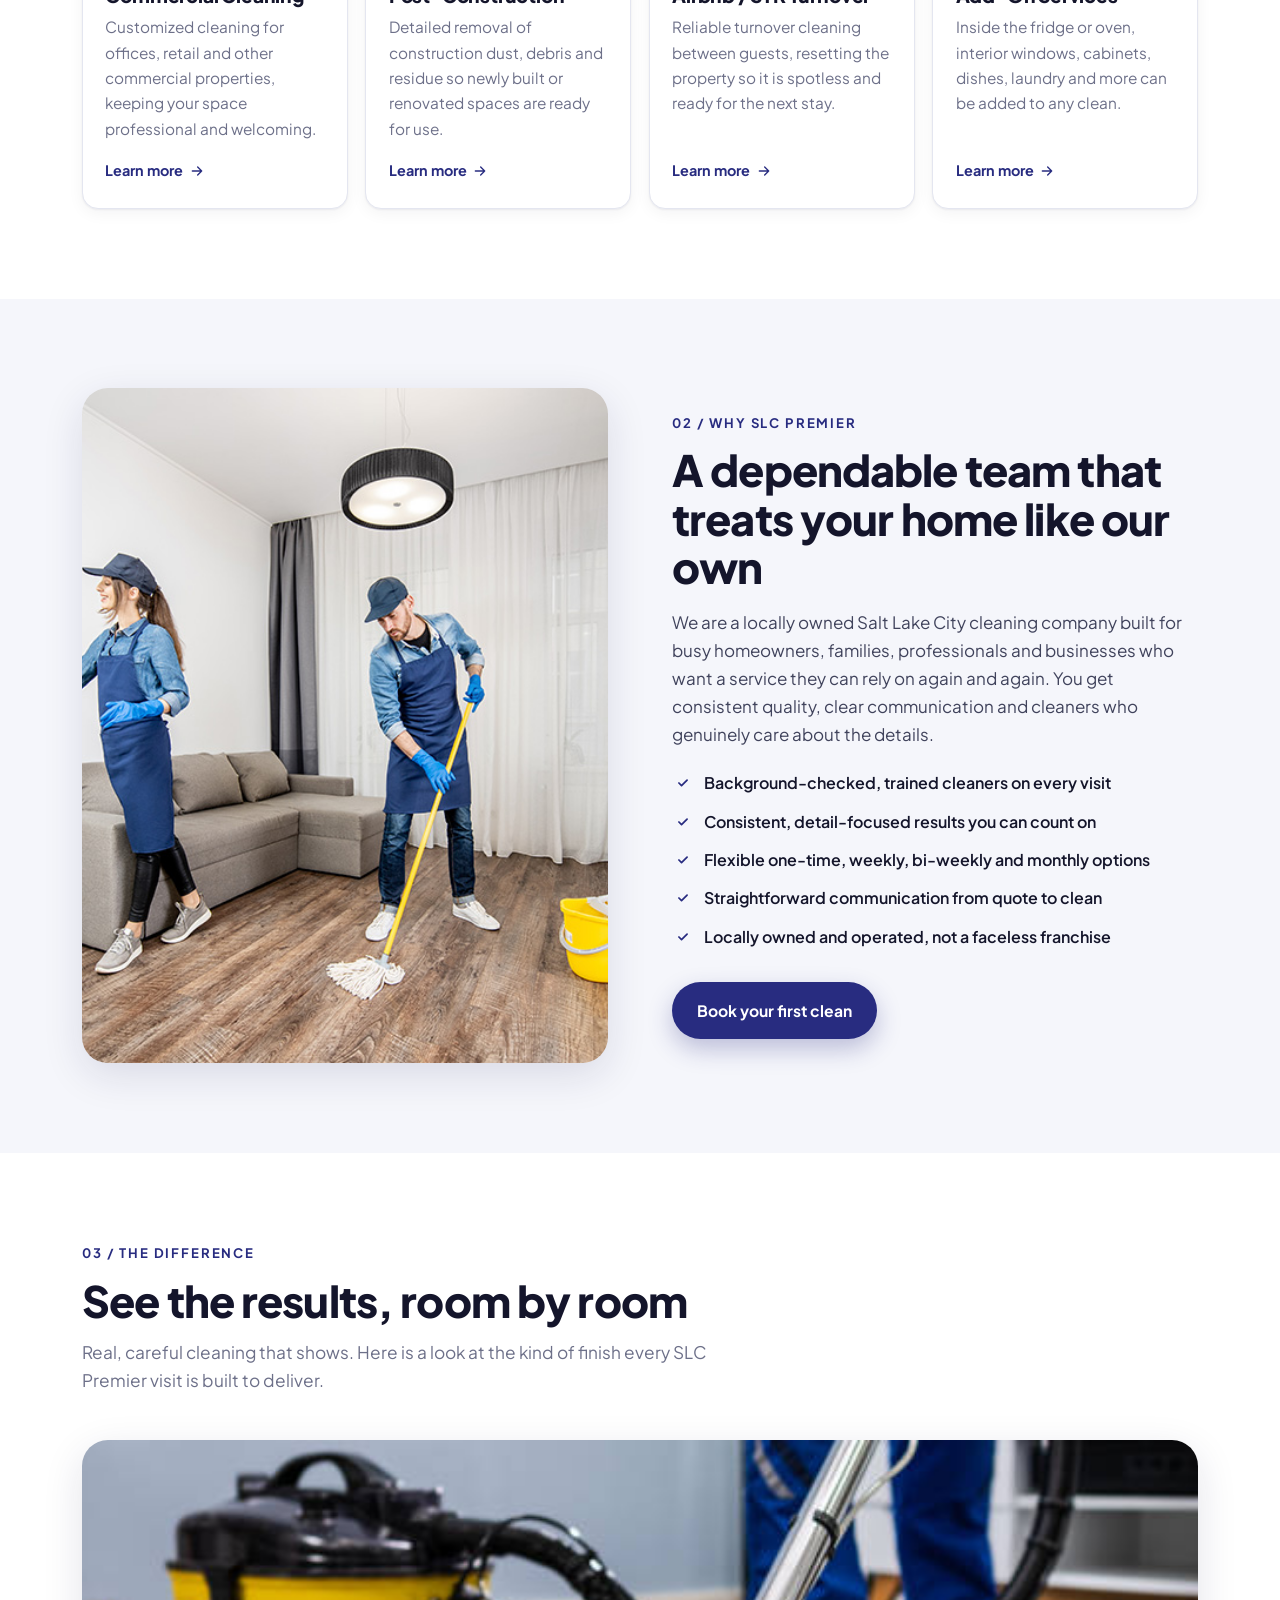
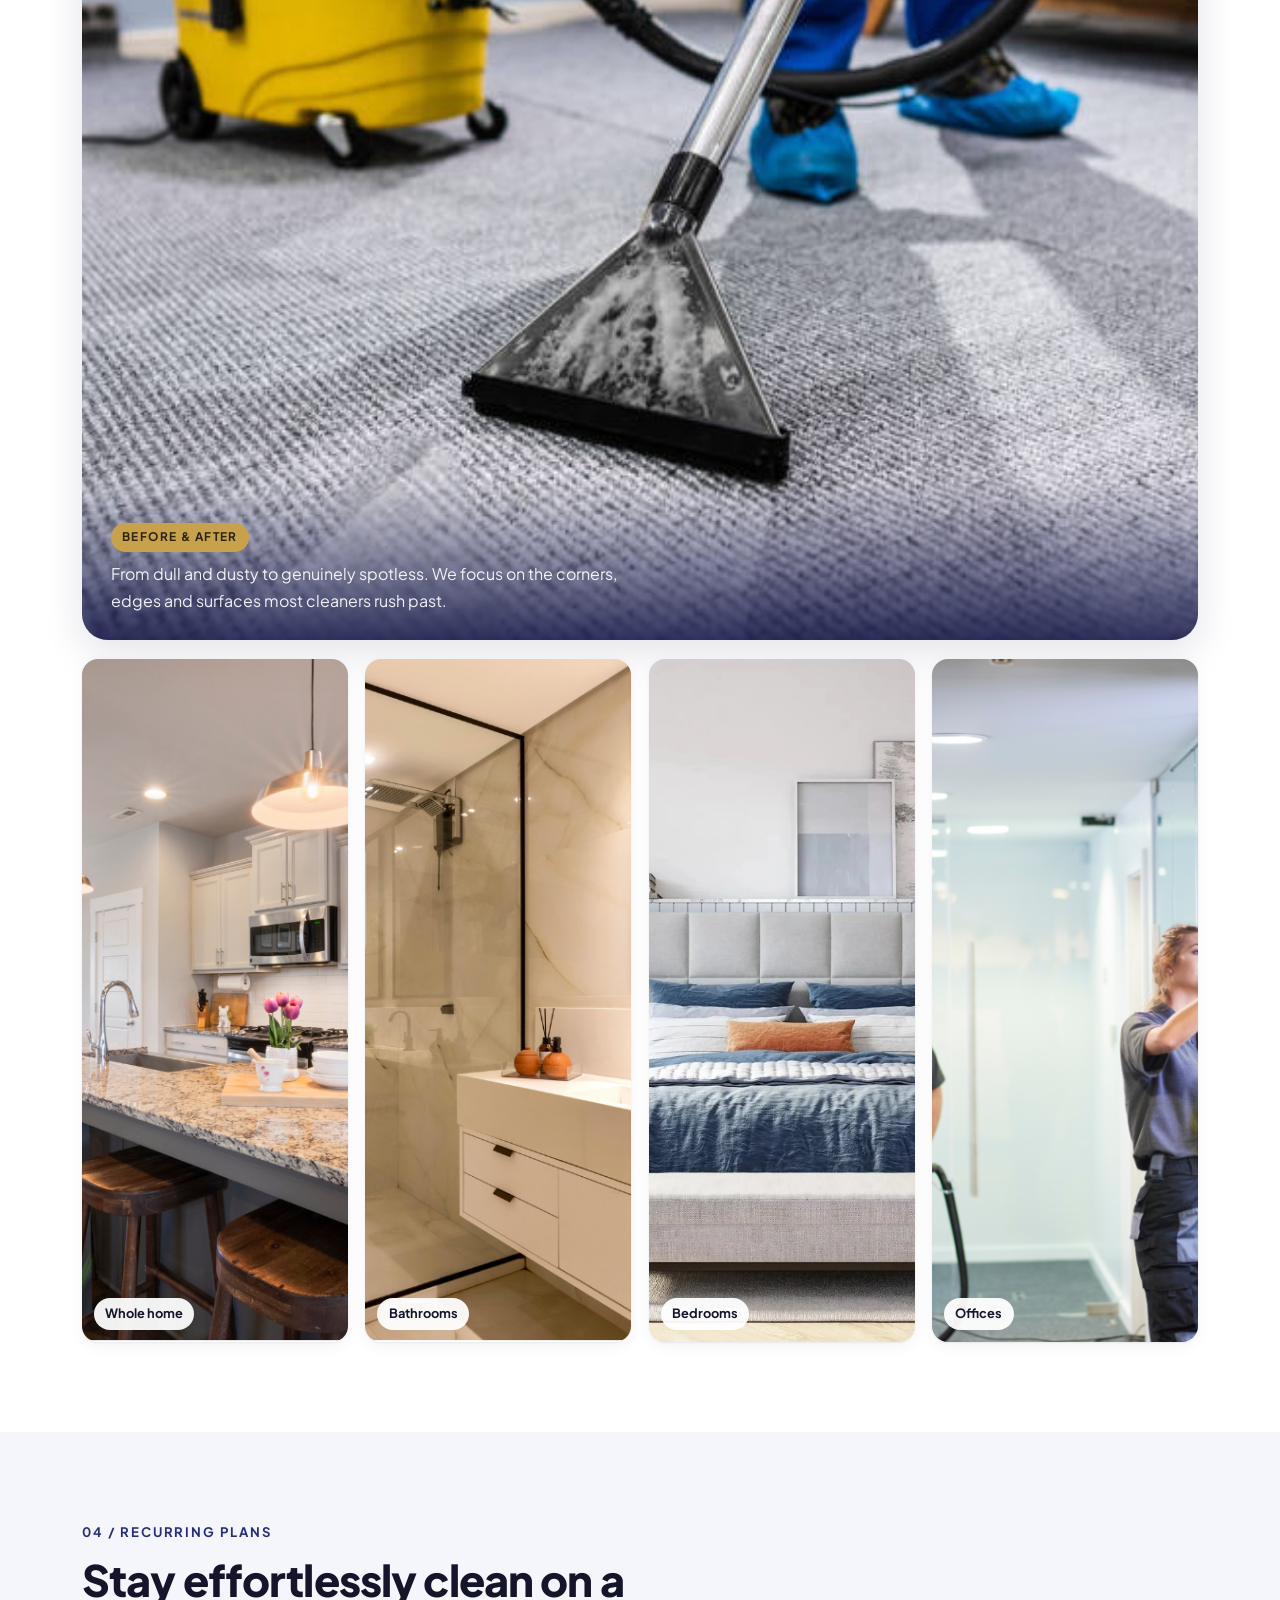
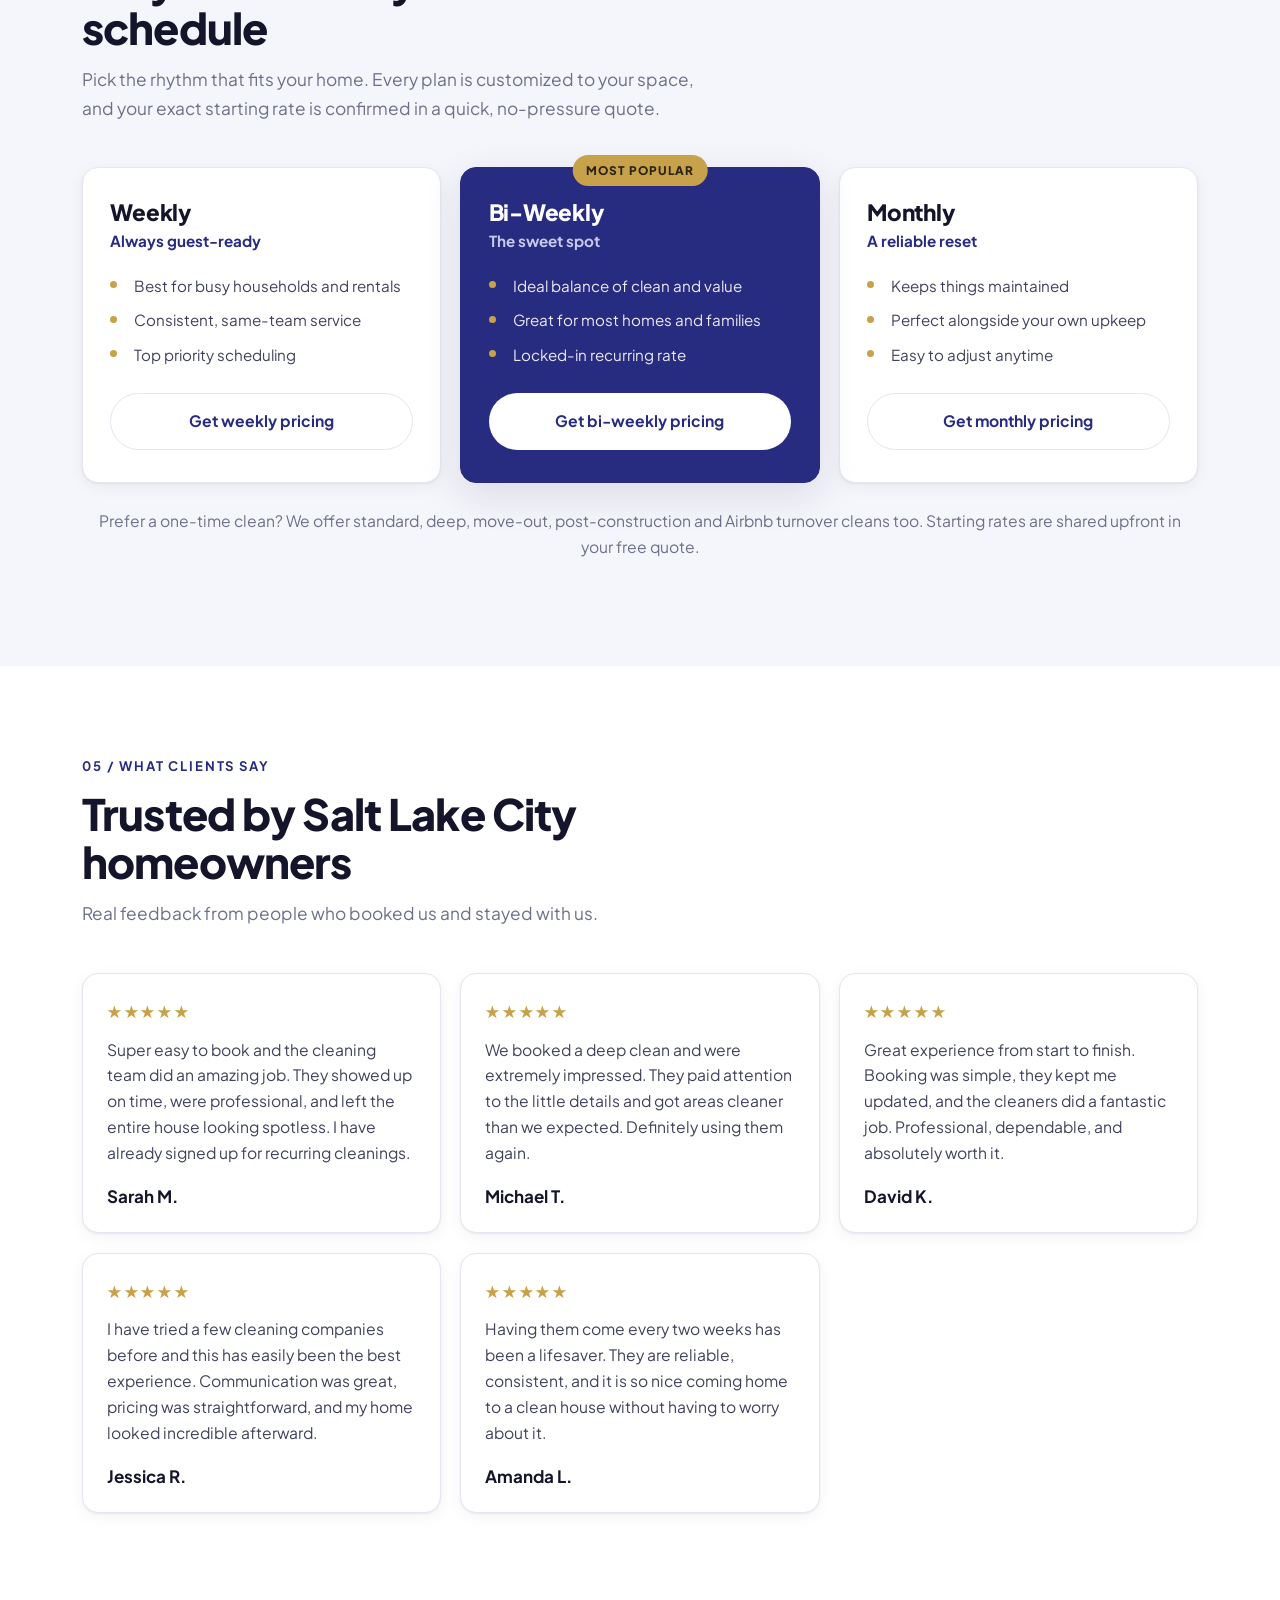
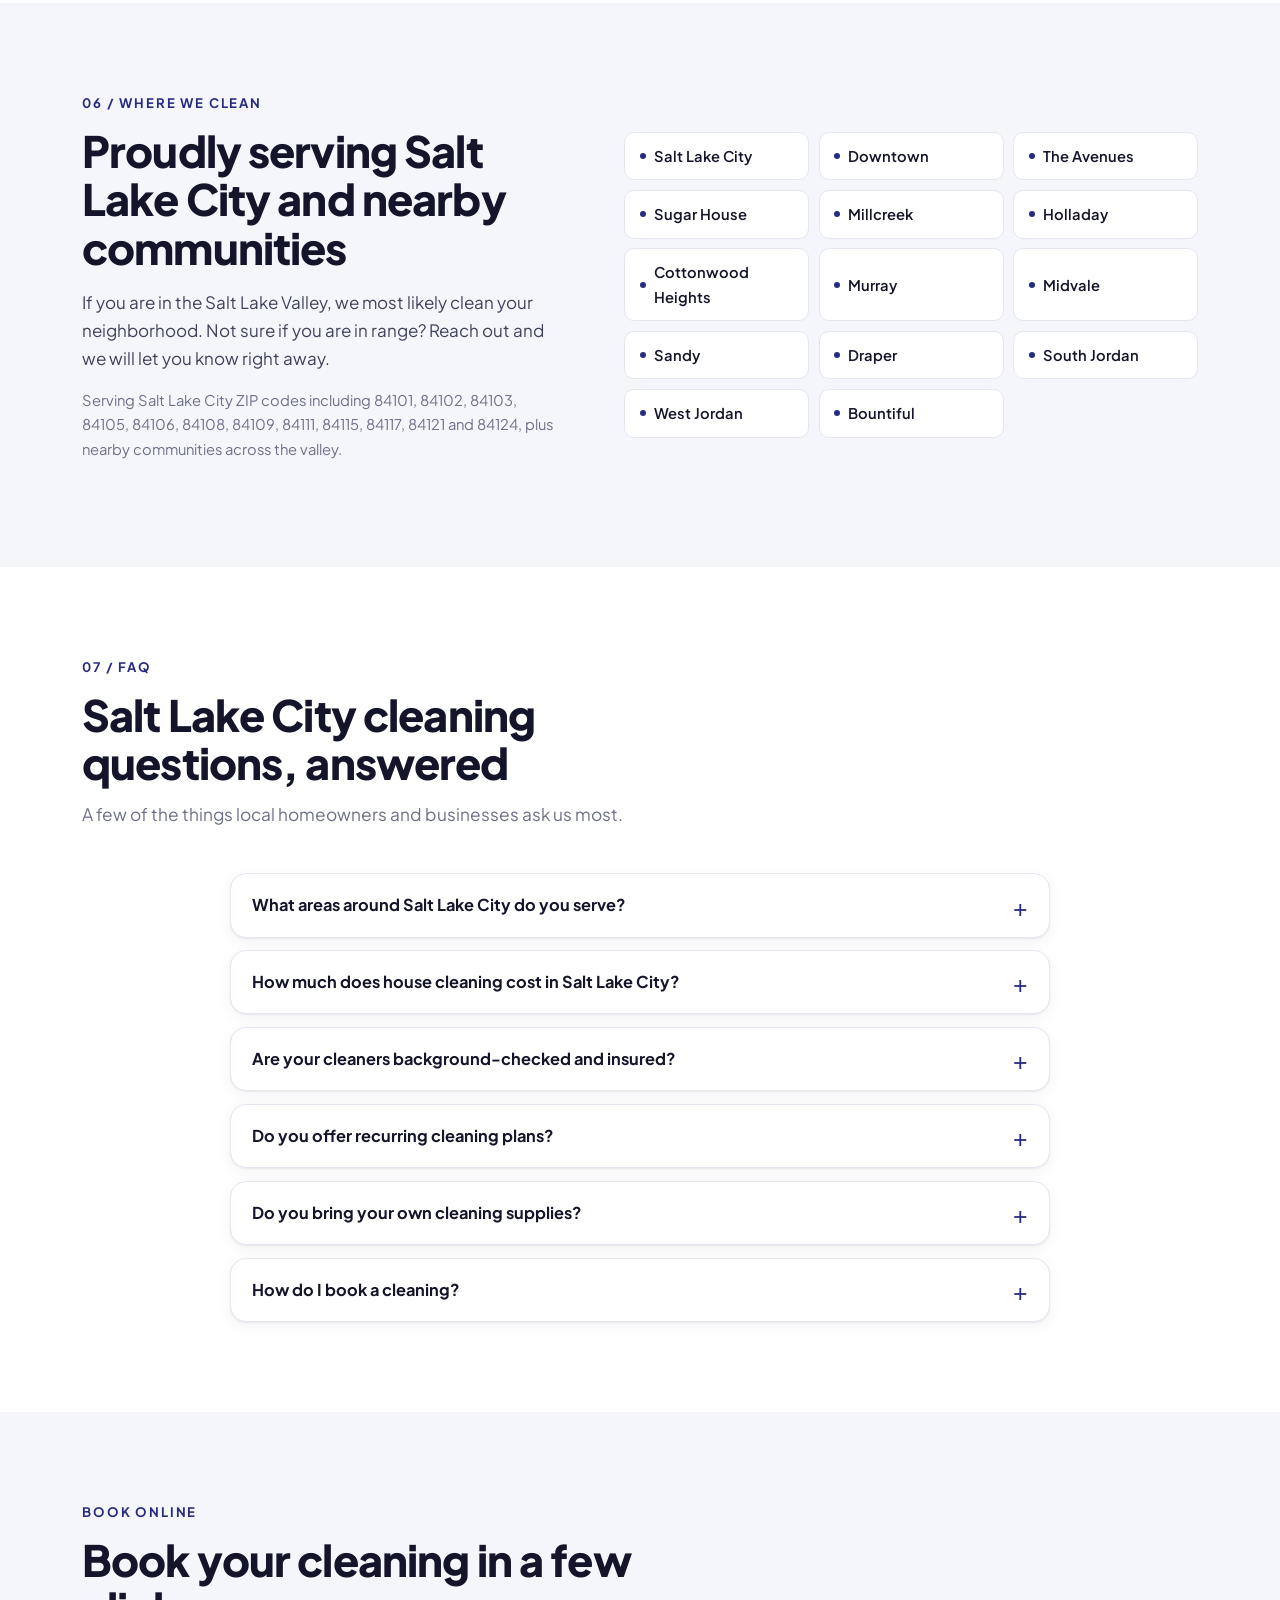
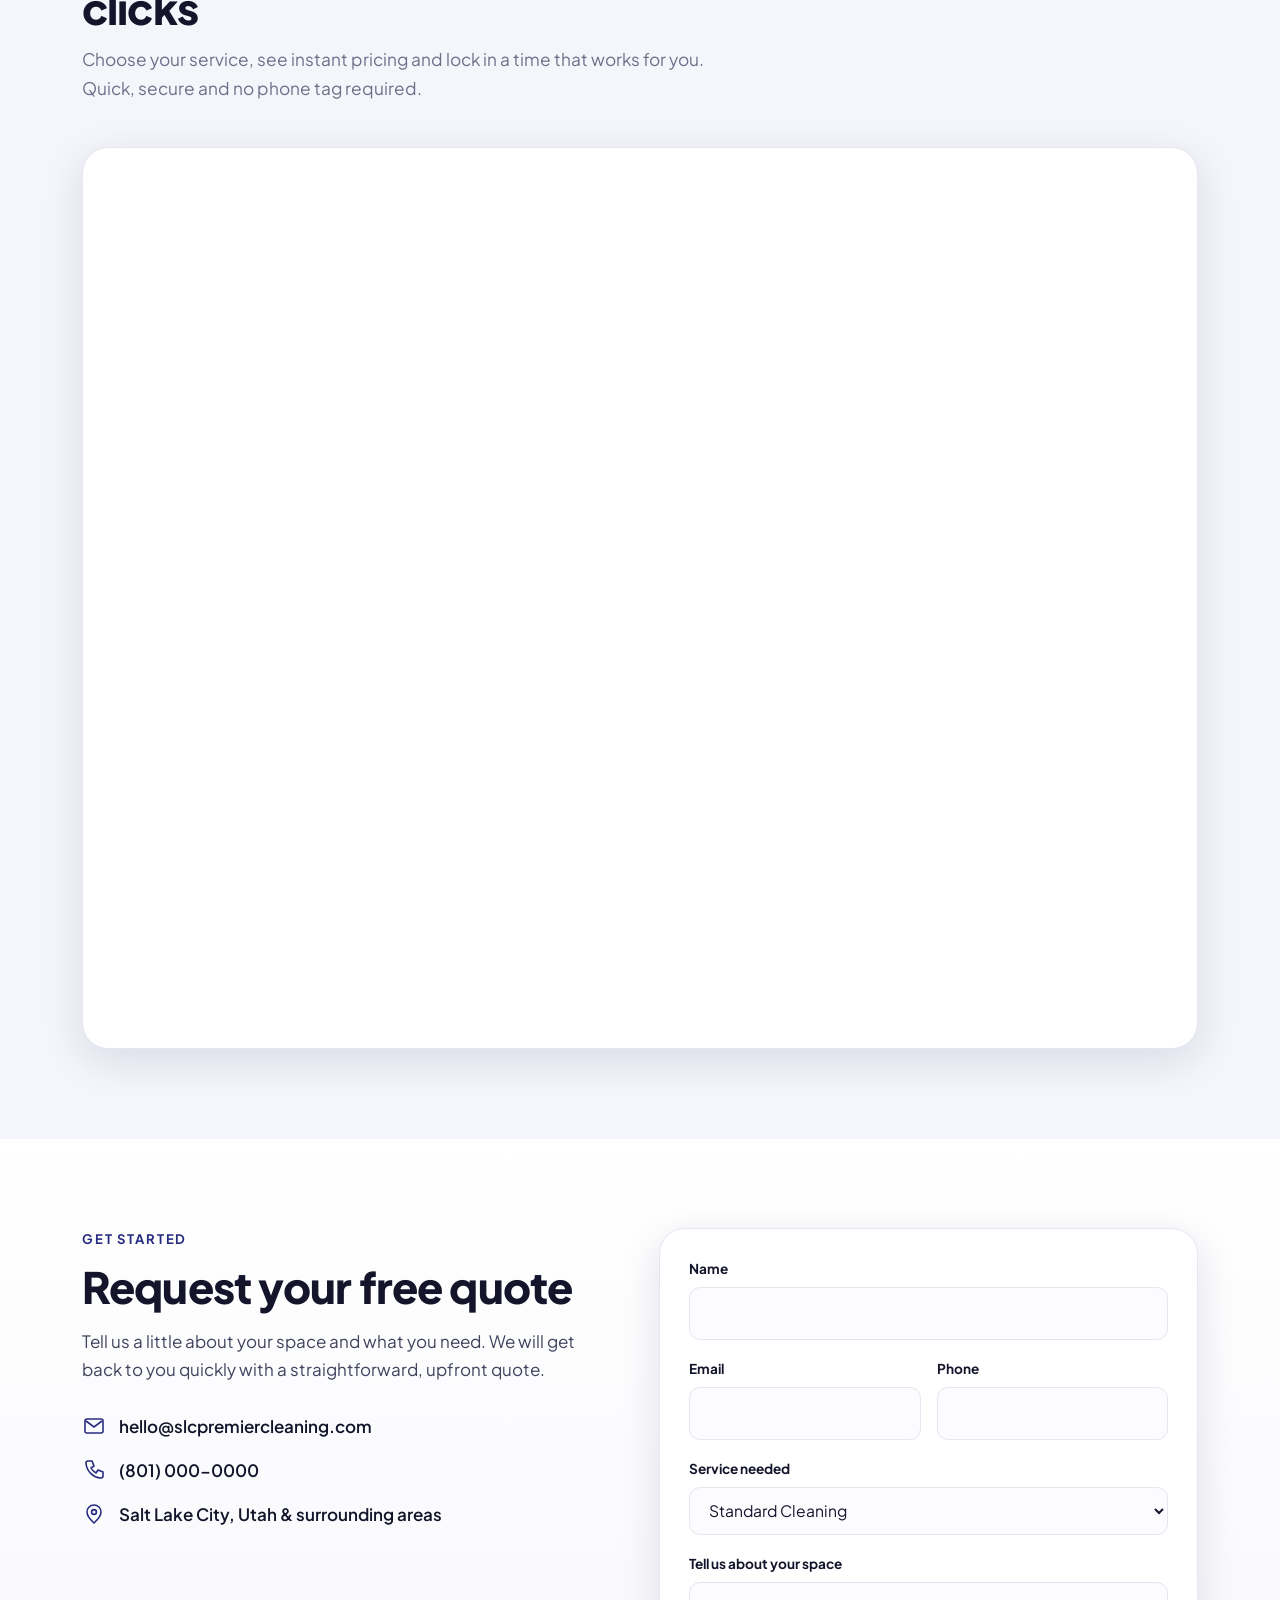
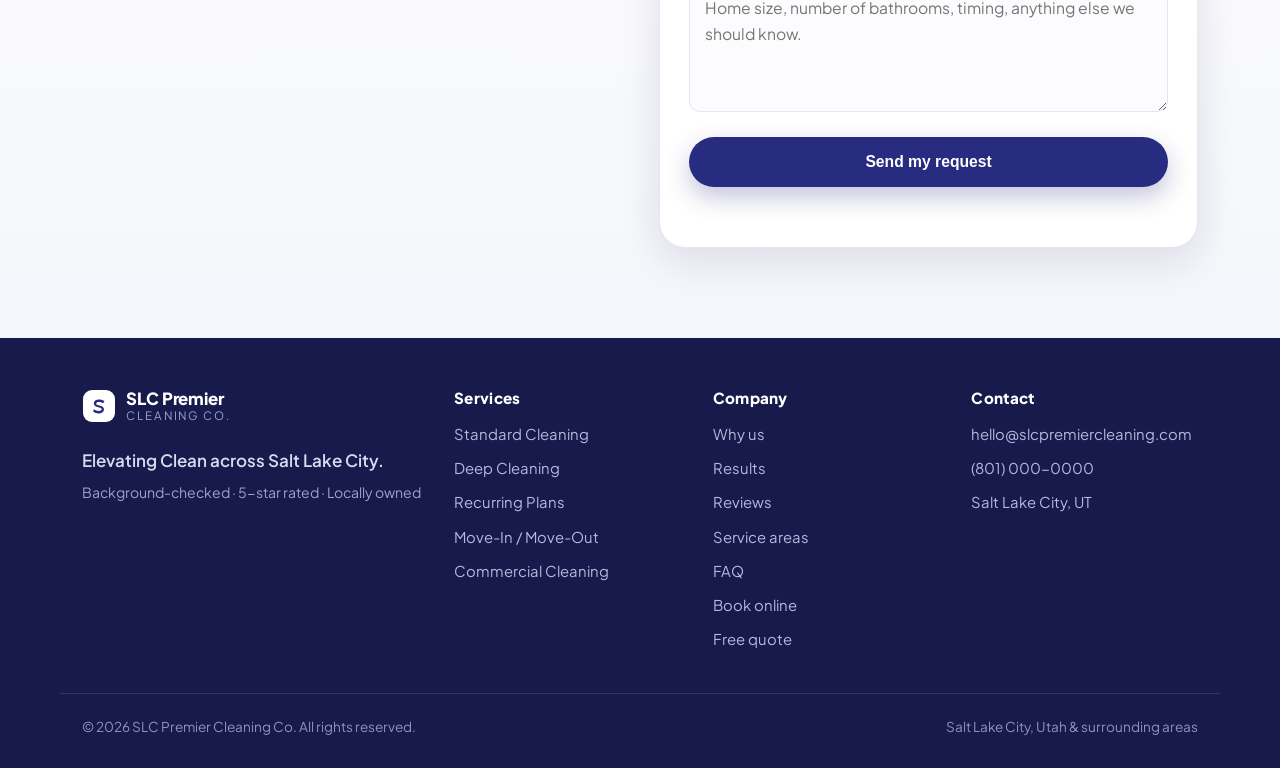
==== commit b42c609f: "SEO: FAQ section + schema, expanded LocalBusiness/WebSite graph, geo service area, manifest, robots " ====
--- a/index.html
+++ b/index.html
@@ -9,9 +9,17 @@
   <meta name="description" content="SLC Premier Cleaning Co. provides reliable house cleaning, deep cleaning, recurring, move-out and commercial cleaning across Salt Lake City and surrounding areas. Background-checked, 5-star rated and locally owned. Request a free quote." />
   <meta name="keywords" content="house cleaning service Salt Lake City, home cleaning Salt Lake City, maid service Salt Lake City, deep cleaning, move out cleaning, recurring cleaning, commercial cleaning Salt Lake City, Airbnb turnover cleaning, cleaning services near me" />
   <meta name="author" content="SLC Premier Cleaning Co." />
-  <meta name="robots" content="index, follow" />
+  <meta name="robots" content="index, follow, max-image-preview:large, max-snippet:-1, max-video-preview:-1" />
+  <meta name="googlebot" content="index, follow, max-image-preview:large, max-snippet:-1, max-video-preview:-1" />
   <link rel="canonical" href="https://slcpremiercleaning.com/" />
   <meta name="theme-color" content="#282c80" />
+  <meta name="apple-mobile-web-app-title" content="SLC Premier Cleaning" />
+
+  <!-- Performance hints -->
+  <link rel="preload" as="image" href="assets/hero.png" fetchpriority="high" />
+  <link rel="preconnect" href="https://slcpremiercleaning.bookingkoala.com" crossorigin />
+  <link rel="dns-prefetch" href="https://slcpremiercleaning.bookingkoala.com" />
+  <link rel="manifest" href="site.webmanifest" />
 
   <!-- Local / Geo SEO -->
   <meta name="geo.region" content="US-UT" />
@@ -27,6 +35,9 @@
   <meta property="og:url" content="https://slcpremiercleaning.com/" />
   <meta property="og:locale" content="en_US" />
   <meta property="og:image" content="https://slcpremiercleaning.com/assets/hero.png" />
+  <meta property="og:image:type" content="image/png" />
+  <meta property="og:image:width" content="1024" />
+  <meta property="og:image:height" content="683" />
   <meta property="og:image:alt" content="A spotless, freshly cleaned open-plan kitchen in a Salt Lake City home." />
 
   <!-- Twitter -->
@@ -46,67 +57,136 @@
 
   <link rel="stylesheet" href="css/styles.css" />
 
-  <!-- Structured data: LocalBusiness -->
+  <!-- Structured data -->
   <script type="application/ld+json">
   {
     "@context": "https://schema.org",
-    "@type": "HouseCleaningService",
-    "name": "SLC Premier Cleaning Co.",
-    "image": "https://slcpremiercleaning.com/assets/hero.png",
-    "url": "https://slcpremiercleaning.com/",
-    "email": "hello@slcpremiercleaning.com",
-    "priceRange": "$$",
-    "slogan": "Elevating Clean",
-    "description": "Reliable, high-quality residential and commercial cleaning services across Salt Lake City and surrounding areas.",
-    "areaServed": [
-      { "@type": "City", "name": "Salt Lake City" },
-      { "@type": "City", "name": "Sugar House" },
-      { "@type": "City", "name": "Millcreek" },
-      { "@type": "City", "name": "Holladay" },
-      { "@type": "City", "name": "Cottonwood Heights" },
-      { "@type": "City", "name": "Sandy" },
-      { "@type": "City", "name": "Draper" },
-      { "@type": "City", "name": "South Jordan" },
-      { "@type": "City", "name": "West Jordan" },
-      { "@type": "City", "name": "Murray" },
-      { "@type": "City", "name": "Bountiful" }
-    ],
-    "address": {
-      "@type": "PostalAddress",
-      "addressLocality": "Salt Lake City",
-      "addressRegion": "UT",
-      "addressCountry": "US"
-    },
-    "geo": {
-      "@type": "GeoCoordinates",
-      "latitude": 40.760780,
-      "longitude": -111.891045
-    },
-    "openingHoursSpecification": [
+    "@graph": [
       {
-        "@type": "OpeningHoursSpecification",
-        "dayOfWeek": ["Monday","Tuesday","Wednesday","Thursday","Friday","Saturday"],
-        "opens": "08:00",
-        "closes": "18:00"
+        "@type": "WebSite",
+        "@id": "https://slcpremiercleaning.com/#website",
+        "url": "https://slcpremiercleaning.com/",
+        "name": "SLC Premier Cleaning Co.",
+        "inLanguage": "en-US",
+        "publisher": { "@id": "https://slcpremiercleaning.com/#business" }
+      },
+      {
+        "@type": ["HouseCleaningService", "LocalBusiness"],
+        "@id": "https://slcpremiercleaning.com/#business",
+        "name": "SLC Premier Cleaning Co.",
+        "image": "https://slcpremiercleaning.com/assets/hero.png",
+        "logo": "https://slcpremiercleaning.com/assets/favicon.svg",
+        "url": "https://slcpremiercleaning.com/",
+        "email": "hello@slcpremiercleaning.com",
+        "telephone": "+1-801-000-0000",
+        "priceRange": "$$",
+        "slogan": "Elevating Clean",
+        "foundingDate": "2025",
+        "currenciesAccepted": "USD",
+        "paymentAccepted": "Cash, Credit Card",
+        "description": "Reliable, high-quality residential and commercial cleaning services across Salt Lake City and surrounding areas. Background-checked, 5-star rated and locally owned.",
+        "knowsAbout": ["House cleaning", "Deep cleaning", "Move-out cleaning", "Recurring cleaning", "Commercial cleaning", "Post-construction cleaning", "Airbnb turnover cleaning", "Maid service"],
+        "address": {
+          "@type": "PostalAddress",
+          "addressLocality": "Salt Lake City",
+          "addressRegion": "UT",
+          "postalCode": "84101",
+          "addressCountry": "US"
+        },
+        "geo": {
+          "@type": "GeoCoordinates",
+          "latitude": 40.760780,
+          "longitude": -111.891045
+        },
+        "serviceArea": {
+          "@type": "GeoCircle",
+          "geoMidpoint": { "@type": "GeoCoordinates", "latitude": 40.760780, "longitude": -111.891045 },
+          "geoRadius": 40000
+        },
+        "areaServed": [
+          { "@type": "City", "name": "Salt Lake City", "sameAs": "https://en.wikipedia.org/wiki/Salt_Lake_City" },
+          { "@type": "Place", "name": "Downtown Salt Lake City" },
+          { "@type": "Place", "name": "The Avenues" },
+          { "@type": "Place", "name": "Sugar House" },
+          { "@type": "City", "name": "Millcreek" },
+          { "@type": "City", "name": "Holladay" },
+          { "@type": "City", "name": "Cottonwood Heights" },
+          { "@type": "City", "name": "Murray" },
+          { "@type": "City", "name": "Midvale" },
+          { "@type": "City", "name": "Sandy" },
+          { "@type": "City", "name": "Draper" },
+          { "@type": "City", "name": "South Jordan" },
+          { "@type": "City", "name": "West Jordan" },
+          { "@type": "City", "name": "Bountiful" }
+        ],
+        "openingHoursSpecification": [
+          {
+            "@type": "OpeningHoursSpecification",
+            "dayOfWeek": ["Monday","Tuesday","Wednesday","Thursday","Friday","Saturday"],
+            "opens": "08:00",
+            "closes": "18:00"
+          }
+        ],
+        "hasOfferCatalog": {
+          "@type": "OfferCatalog",
+          "name": "Cleaning Services",
+          "itemListElement": [
+            { "@type": "Offer", "itemOffered": { "@type": "Service", "name": "Standard Cleaning", "url": "https://slcpremiercleaning.com/services/standard-cleaning/" } },
+            { "@type": "Offer", "itemOffered": { "@type": "Service", "name": "Deep Cleaning", "url": "https://slcpremiercleaning.com/services/deep-cleaning/" } },
+            { "@type": "Offer", "itemOffered": { "@type": "Service", "name": "Recurring Cleaning", "url": "https://slcpremiercleaning.com/services/recurring-cleaning/" } },
+            { "@type": "Offer", "itemOffered": { "@type": "Service", "name": "Move-In / Move-Out Cleaning", "url": "https://slcpremiercleaning.com/services/move-in-out-cleaning/" } },
+            { "@type": "Offer", "itemOffered": { "@type": "Service", "name": "Commercial Cleaning", "url": "https://slcpremiercleaning.com/services/commercial-cleaning/" } },
+            { "@type": "Offer", "itemOffered": { "@type": "Service", "name": "Post-Construction Cleaning", "url": "https://slcpremiercleaning.com/services/post-construction-cleaning/" } },
+            { "@type": "Offer", "itemOffered": { "@type": "Service", "name": "Airbnb / STR Turnover Cleaning", "url": "https://slcpremiercleaning.com/services/airbnb-str-cleaning/" } },
+            { "@type": "Offer", "itemOffered": { "@type": "Service", "name": "Add-On Services", "url": "https://slcpremiercleaning.com/services/add-on-services/" } }
+          ]
+        },
+        "review": [
+          { "@type": "Review", "author": { "@type": "Person", "name": "Sarah M." }, "reviewRating": { "@type": "Rating", "ratingValue": "5", "bestRating": "5" }, "reviewBody": "Super easy to book and the cleaning team did an amazing job. They showed up on time, were professional, and left the entire house looking spotless." },
+          { "@type": "Review", "author": { "@type": "Person", "name": "Jessica R." }, "reviewRating": { "@type": "Rating", "ratingValue": "5", "bestRating": "5" }, "reviewBody": "The best experience I have had with a cleaning company. Communication was great, pricing was straightforward, and my home looked incredible afterward." },
+          { "@type": "Review", "author": { "@type": "Person", "name": "Michael T." }, "reviewRating": { "@type": "Rating", "ratingValue": "5", "bestRating": "5" }, "reviewBody": "We booked a deep clean and were extremely impressed. They paid attention to the little details and got areas cleaner than we expected." }
+        ]
       }
-    ],
-    "hasOfferCatalog": {
-      "@type": "OfferCatalog",
-      "name": "Cleaning Services",
-      "itemListElement": [
-        { "@type": "Offer", "itemOffered": { "@type": "Service", "name": "Standard Cleaning" } },
-        { "@type": "Offer", "itemOffered": { "@type": "Service", "name": "Deep Cleaning" } },
-        { "@type": "Offer", "itemOffered": { "@type": "Service", "name": "Recurring Cleaning" } },
-        { "@type": "Offer", "itemOffered": { "@type": "Service", "name": "Move-In / Move-Out Cleaning" } },
-        { "@type": "Offer", "itemOffered": { "@type": "Service", "name": "Commercial Cleaning" } },
-        { "@type": "Offer", "itemOffered": { "@type": "Service", "name": "Post-Construction Cleaning" } },
-        { "@type": "Offer", "itemOffered": { "@type": "Service", "name": "Vacation Rental / Airbnb Cleaning" } }
-      ]
-    },
-    "review": [
-      { "@type": "Review", "author": { "@type": "Person", "name": "Sarah M." }, "reviewRating": { "@type": "Rating", "ratingValue": "5", "bestRating": "5" }, "reviewBody": "Super easy to book and the cleaning team did an amazing job. They showed up on time, were professional, and left the entire house looking spotless." },
-      { "@type": "Review", "author": { "@type": "Person", "name": "Jessica R." }, "reviewRating": { "@type": "Rating", "ratingValue": "5", "bestRating": "5" }, "reviewBody": "The best experience I have had with a cleaning company. Communication was great, pricing was straightforward, and my home looked incredible afterward." },
-      { "@type": "Review", "author": { "@type": "Person", "name": "Michael T." }, "reviewRating": { "@type": "Rating", "ratingValue": "5", "bestRating": "5" }, "reviewBody": "We booked a deep clean and were extremely impressed. They paid attention to the little details and got areas cleaner than we expected." }
+    ]
+  }
+  </script>
+
+  <!-- Structured data: FAQ -->
+  <script type="application/ld+json">
+  {
+    "@context": "https://schema.org",
+    "@type": "FAQPage",
+    "mainEntity": [
+      {
+        "@type": "Question",
+        "name": "What areas around Salt Lake City do you serve?",
+        "acceptedAnswer": { "@type": "Answer", "text": "We serve Salt Lake City and the surrounding Salt Lake Valley, including Downtown, The Avenues, Sugar House, Millcreek, Holladay, Cottonwood Heights, Murray, Midvale, Sandy, Draper, South Jordan, West Jordan and Bountiful. Not sure if you are in range? Reach out and we will confirm right away." }
+      },
+      {
+        "@type": "Question",
+        "name": "How much does house cleaning cost in Salt Lake City?",
+        "acceptedAnswer": { "@type": "Answer", "text": "Every home is different, so your price depends on the size of your space, its condition and how often you would like service. We provide a straightforward, upfront quote before we start, and recurring plans come with locked-in rates. Request a free quote to see your starting price." }
+      },
+      {
+        "@type": "Question",
+        "name": "Are your cleaners background-checked and insured?",
+        "acceptedAnswer": { "@type": "Answer", "text": "Yes. SLC Premier Cleaning Co. is locally owned and every cleaner is background-checked and trained. We treat your home and business with professional care on every visit." }
+      },
+      {
+        "@type": "Question",
+        "name": "Do you offer recurring cleaning plans?",
+        "acceptedAnswer": { "@type": "Answer", "text": "Absolutely. We offer weekly, bi-weekly and monthly recurring plans, plus one-time standard, deep, move-in and move-out, post-construction and Airbnb turnover cleans." }
+      },
+      {
+        "@type": "Question",
+        "name": "Do you bring your own cleaning supplies?",
+        "acceptedAnswer": { "@type": "Answer", "text": "Yes, our team arrives fully equipped with professional supplies and equipment. If you have specific product preferences, just let us know and we are happy to accommodate." }
+      },
+      {
+        "@type": "Question",
+        "name": "How do I book a cleaning?",
+        "acceptedAnswer": { "@type": "Answer", "text": "You can book online in a few clicks using our booking tool, or request a free quote and we will get right back to you." }
+      }
     ]
   }
   </script>
@@ -453,6 +533,7 @@
           <p class="eyebrow">06 / Where we clean</p>
           <h2>Proudly serving Salt Lake City and nearby communities</h2>
           <p>If you are in the Salt Lake Valley, we most likely clean your neighborhood. Not sure if you are in range? Reach out and we will let you know right away.</p>
+          <p class="areas-zips">Serving Salt Lake City ZIP codes including 84101, 84102, 84103, 84105, 84106, 84108, 84109, 84111, 84115, 84117, 84121 and 84124, plus nearby communities across the valley.</p>
         </div>
         <ul class="areas-list">
           <li>Salt Lake City</li>
@@ -470,6 +551,43 @@
           <li>West Jordan</li>
           <li>Bountiful</li>
         </ul>
+      </div>
+    </section>
+
+    <!-- ===== FAQ ===== -->
+    <section class="section faq" id="faq">
+      <div class="wrap">
+        <header class="section-head">
+          <p class="eyebrow">07 / FAQ</p>
+          <h2>Salt Lake City cleaning questions, answered</h2>
+          <p class="section-sub">A few of the things local homeowners and businesses ask us most.</p>
+        </header>
+        <div class="faq-list">
+          <details class="faq-item">
+            <summary>What areas around Salt Lake City do you serve?</summary>
+            <div class="faq-a"><p>We serve Salt Lake City and the surrounding Salt Lake Valley, including Downtown, The Avenues, Sugar House, Millcreek, Holladay, Cottonwood Heights, Murray, Midvale, Sandy, Draper, South Jordan, West Jordan and Bountiful. Not sure if you are in range? Reach out and we will confirm right away.</p></div>
+          </details>
+          <details class="faq-item">
+            <summary>How much does house cleaning cost in Salt Lake City?</summary>
+            <div class="faq-a"><p>Every home is different, so your price depends on the size of your space, its condition and how often you would like service. We provide a straightforward, upfront quote before we start, and recurring plans come with locked-in rates. Request a free quote to see your starting price.</p></div>
+          </details>
+          <details class="faq-item">
+            <summary>Are your cleaners background-checked and insured?</summary>
+            <div class="faq-a"><p>Yes. SLC Premier Cleaning Co. is locally owned and every cleaner is background-checked and trained. We treat your home and business with professional care on every visit.</p></div>
+          </details>
+          <details class="faq-item">
+            <summary>Do you offer recurring cleaning plans?</summary>
+            <div class="faq-a"><p>Absolutely. We offer weekly, bi-weekly and monthly recurring plans, plus one-time standard, deep, move-in and move-out, post-construction and Airbnb turnover cleans.</p></div>
+          </details>
+          <details class="faq-item">
+            <summary>Do you bring your own cleaning supplies?</summary>
+            <div class="faq-a"><p>Yes, our team arrives fully equipped with professional supplies and equipment. If you have specific product preferences, just let us know and we are happy to accommodate.</p></div>
+          </details>
+          <details class="faq-item">
+            <summary>How do I book a cleaning?</summary>
+            <div class="faq-a"><p>You can book online in a few clicks using our booking tool, or request a free quote and we will get right back to you.</p></div>
+          </details>
+        </div>
       </div>
     </section>
 
@@ -599,6 +717,7 @@
           <li><a href="#results">Results</a></li>
           <li><a href="#reviews">Reviews</a></li>
           <li><a href="#areas">Service areas</a></li>
+          <li><a href="#faq">FAQ</a></li>
           <li><a href="#book">Book online</a></li>
           <li><a href="#contact">Free quote</a></li>
         </ul>
--- a/css/styles.css
+++ b/css/styles.css
@@ -345,6 +345,27 @@
   height: 100dvh;  /* dynamic viewport height for mobile browser toolbars */
   border: 0;
 }
+
+/* ---------- Areas extra ---------- */
+.areas-zips { font-size: .92rem; color: var(--muted); margin-top: 1rem; }
+
+/* ---------- FAQ ---------- */
+.faq-list { max-width: 820px; margin: 0 auto; display: grid; gap: .8rem; }
+.faq-item { background: #fff; border: 1px solid var(--line); border-radius: var(--radius); box-shadow: var(--shadow-sm); overflow: hidden; }
+.faq-item summary {
+  list-style: none; cursor: pointer; padding: 1.1rem 1.3rem;
+  font-weight: 700; color: var(--ink); font-size: 1.02rem;
+  display: flex; align-items: center; justify-content: space-between; gap: 1rem;
+}
+.faq-item summary::-webkit-details-marker { display: none; }
+.faq-item summary::after {
+  content: "+"; font-size: 1.5rem; color: var(--navy); font-weight: 400; line-height: 1;
+  transition: transform .25s var(--ease); flex: none;
+}
+.faq-item[open] summary::after { transform: rotate(45deg); }
+.faq-item summary:hover { color: var(--navy); }
+.faq-a { padding: 0 1.3rem 1.2rem; color: var(--muted); }
+.faq-a p { margin: 0; font-size: .98rem; }
 
 /* ---------- Contact ---------- */
 .contact { background: linear-gradient(180deg, #ffffff, #f5f6fb); }
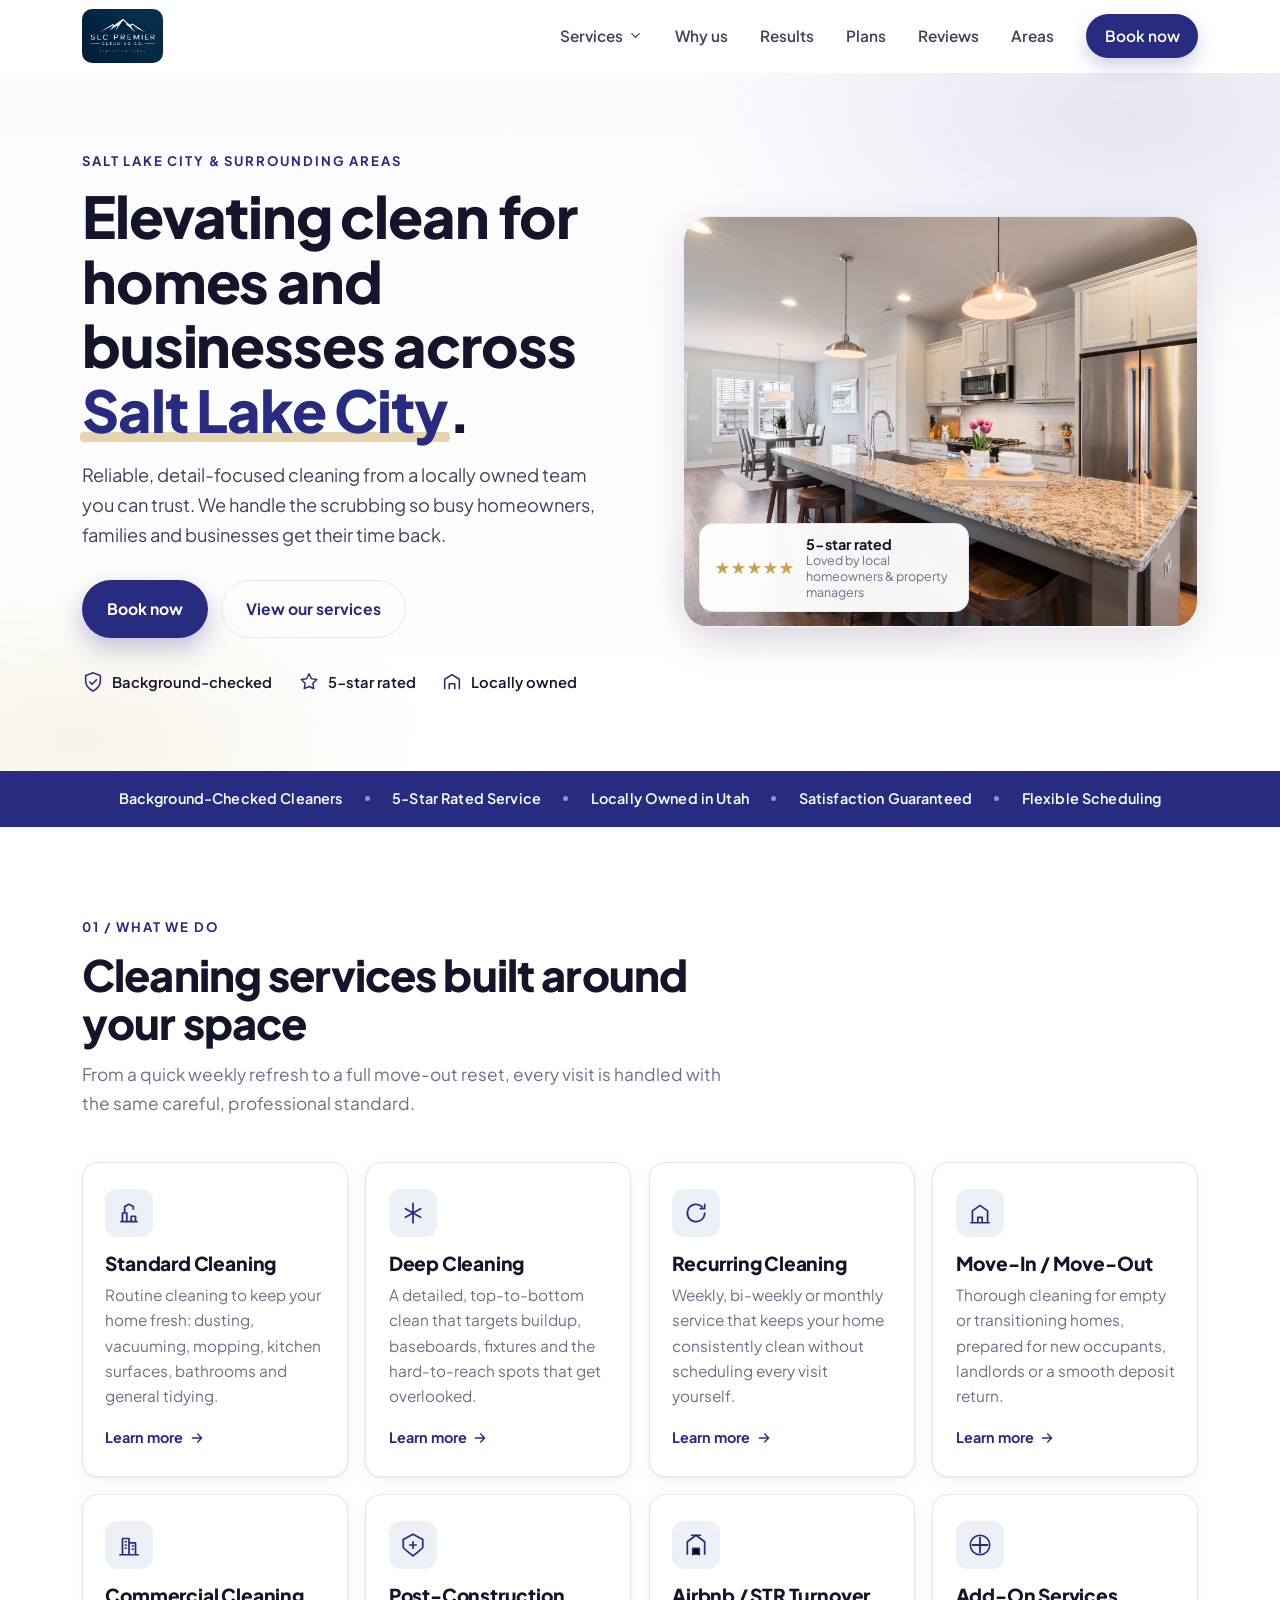
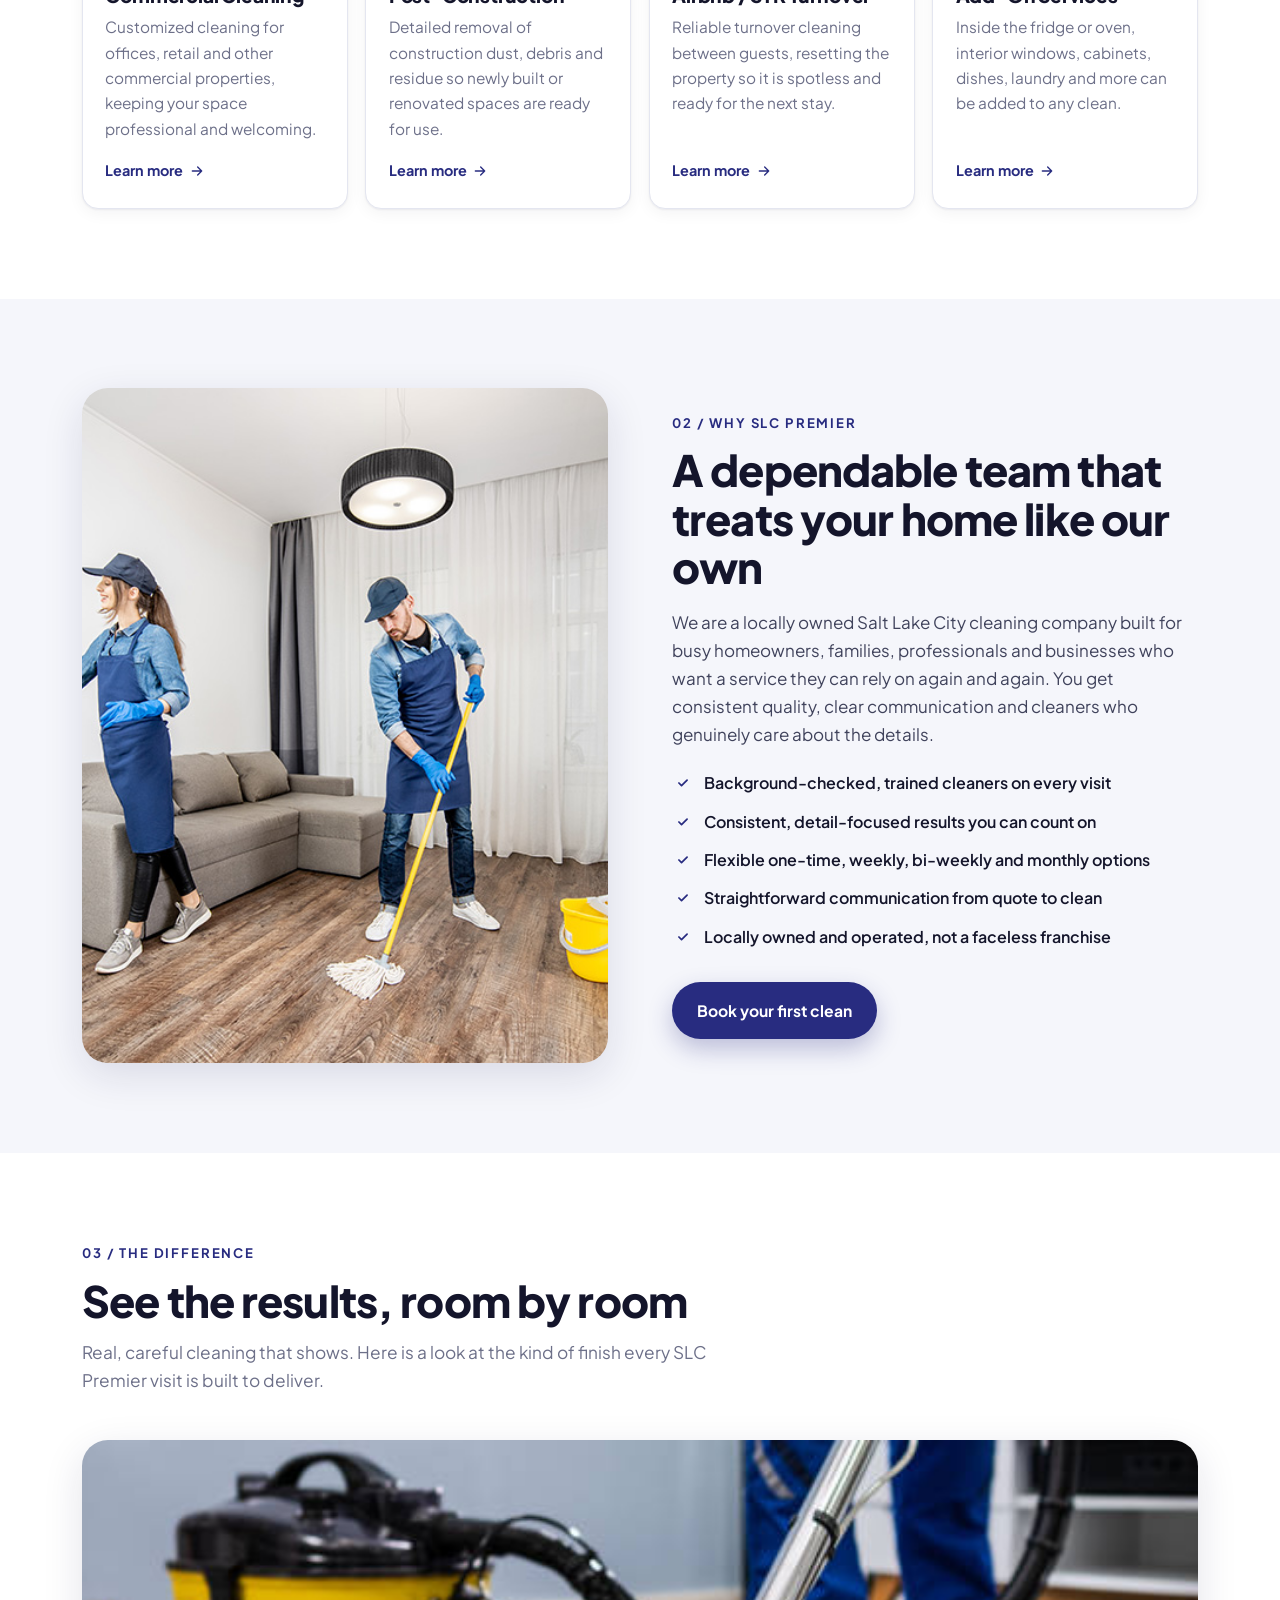
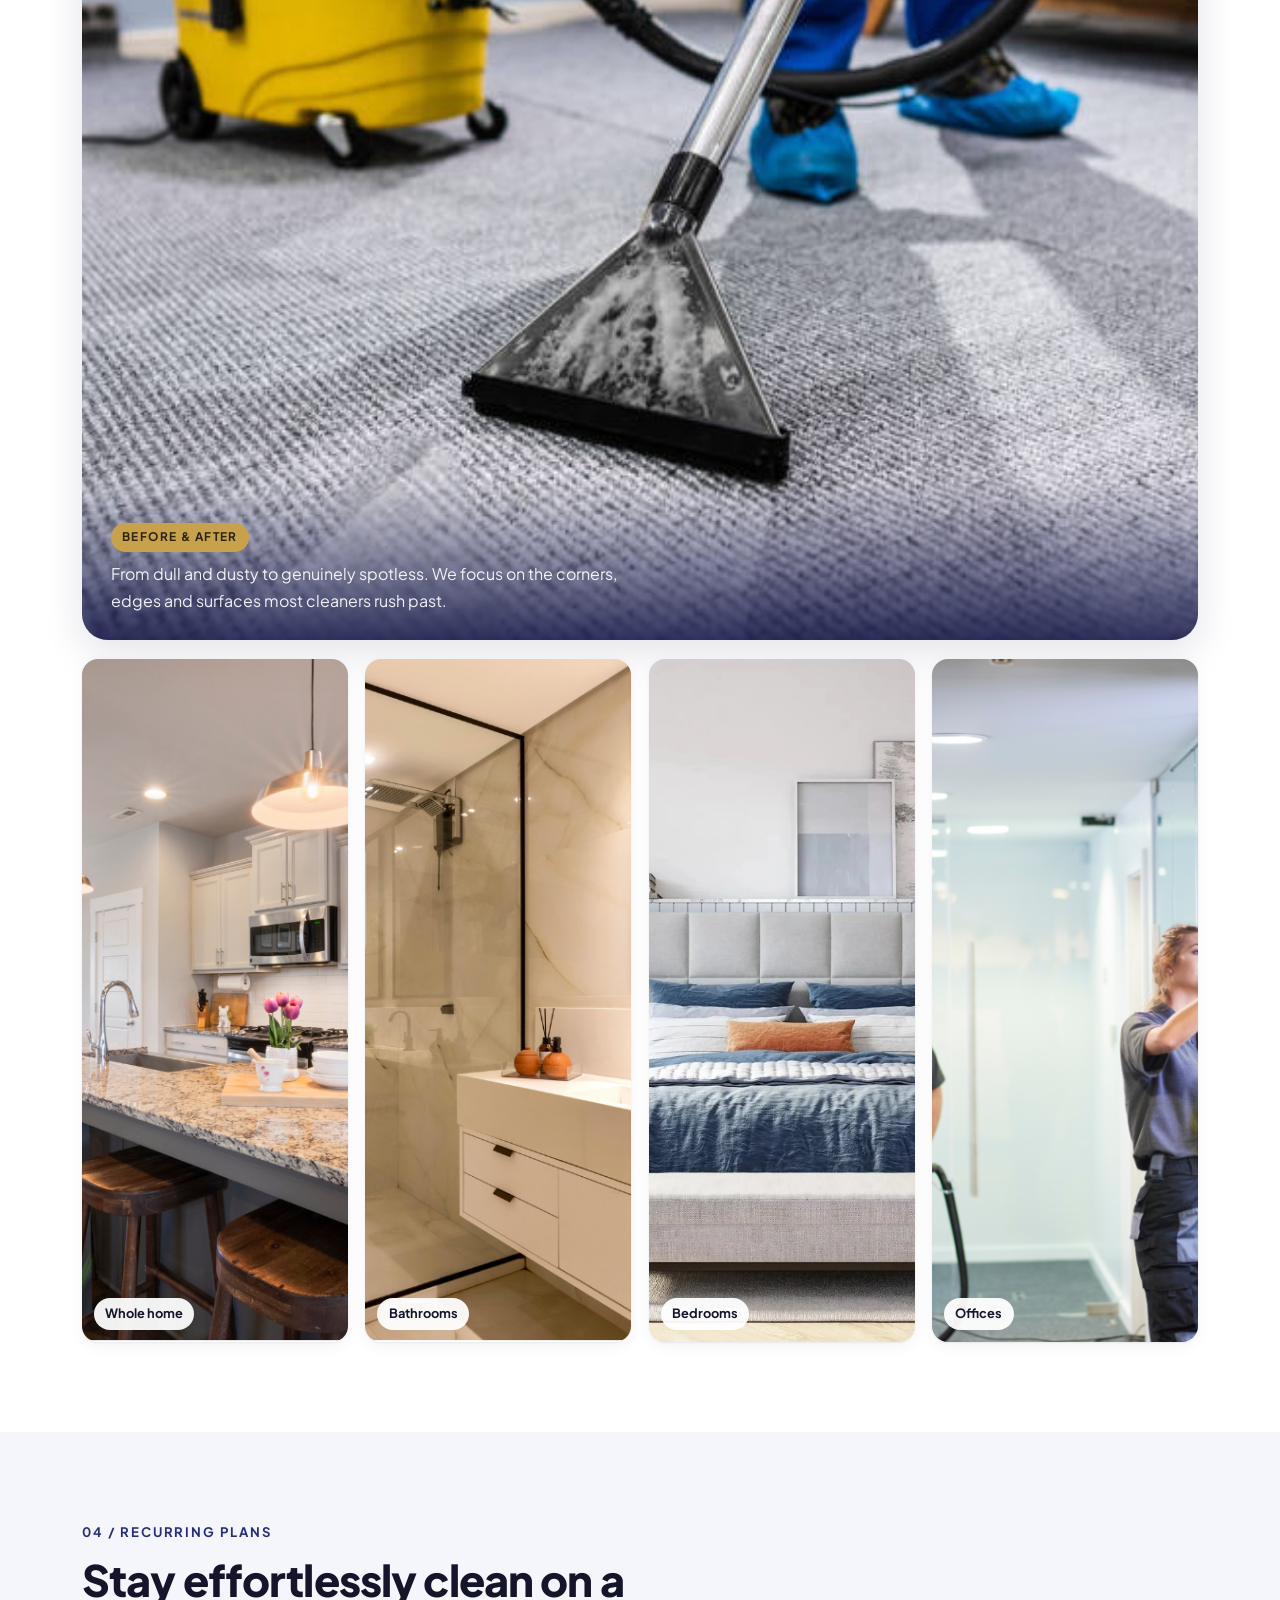
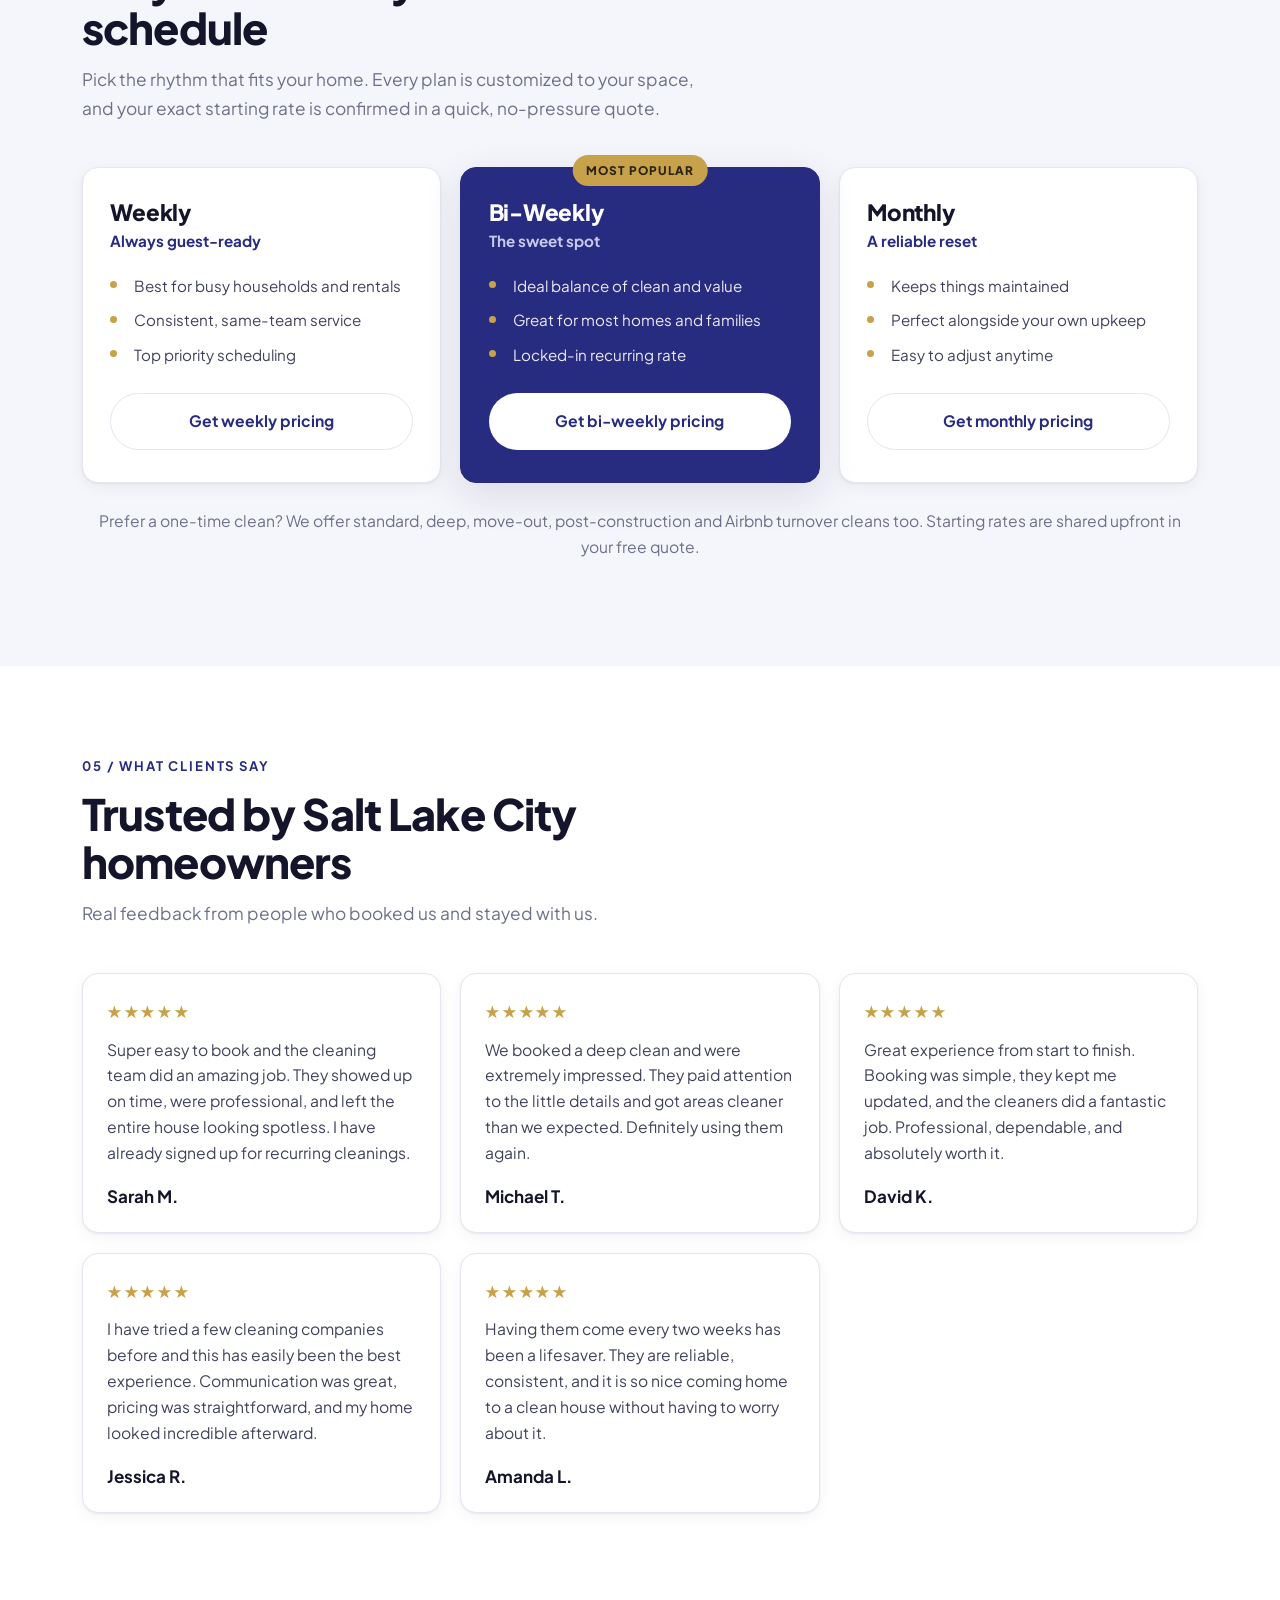
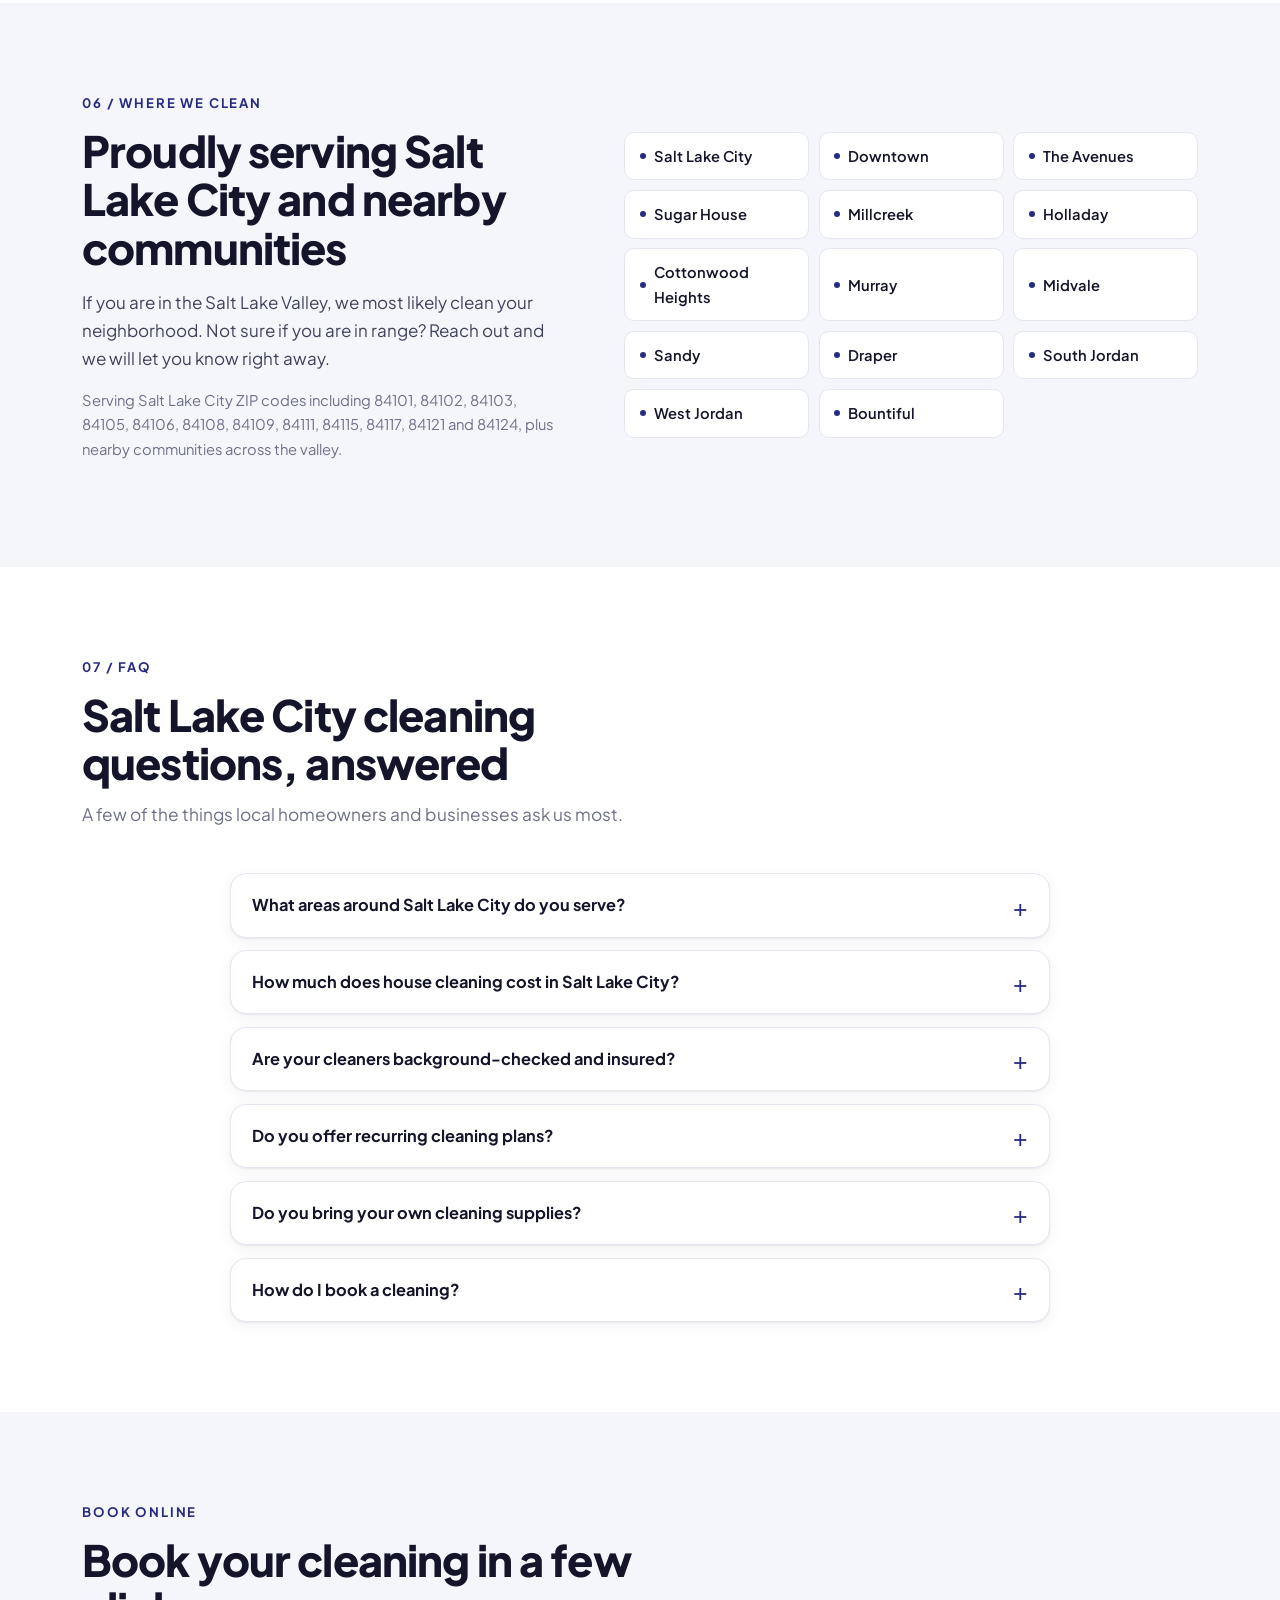
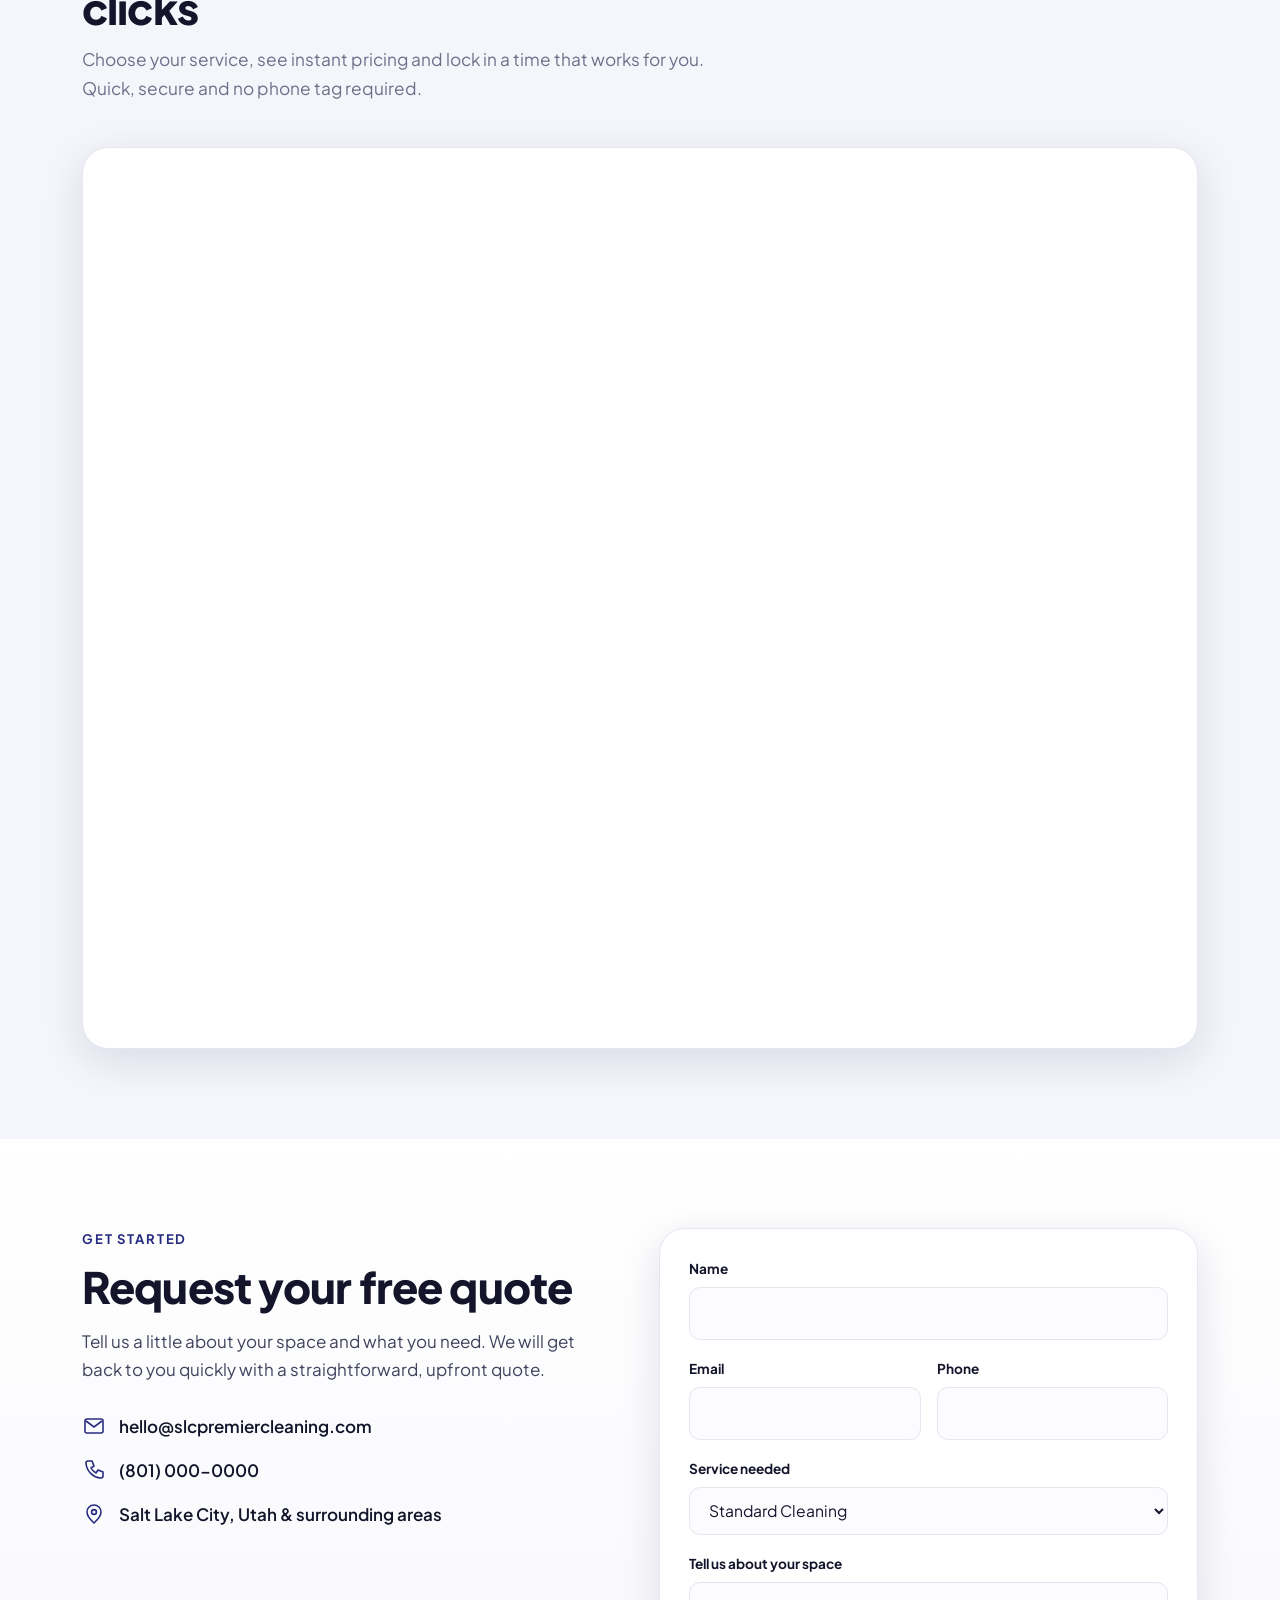
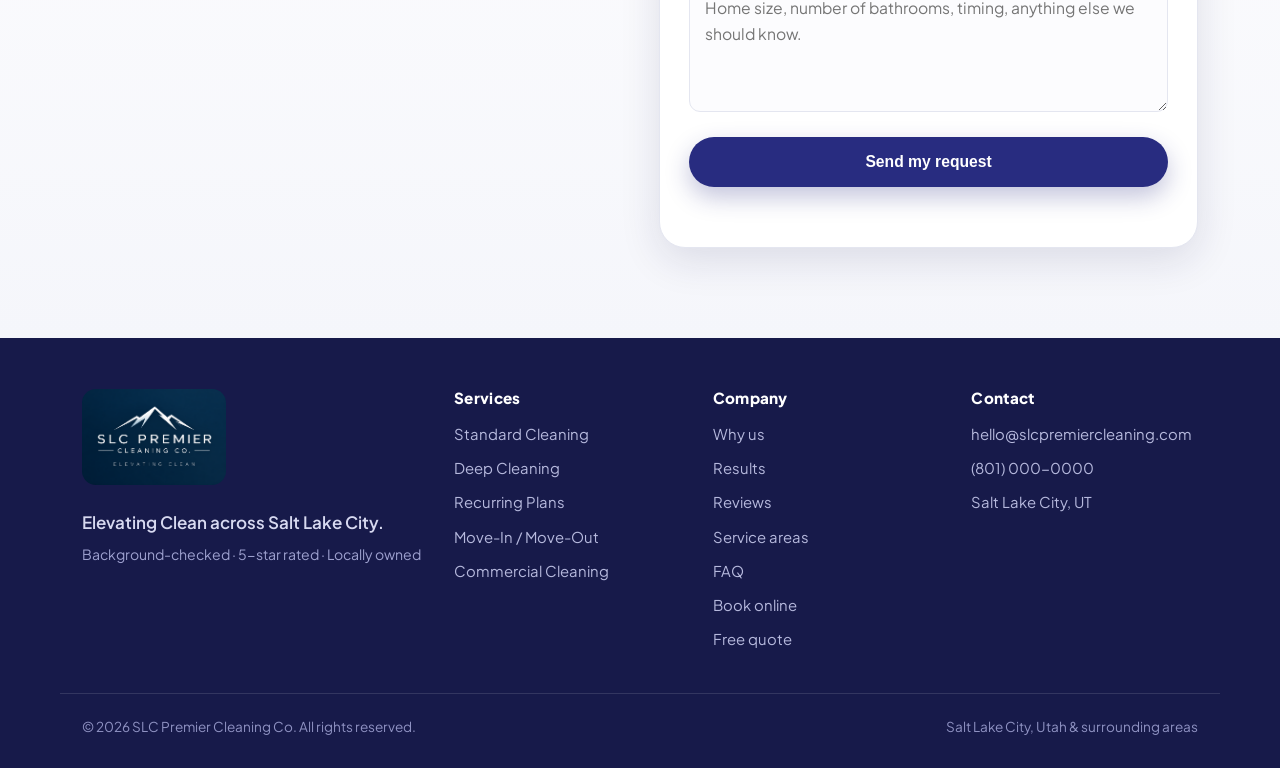
==== commit 6cd51f46: "Use real SLC Premier logo in header and footer across all pages Co-authored-by: Cursor <cursoragent@" ====
--- a/index.html
+++ b/index.html
@@ -199,14 +199,7 @@
   <header class="site-header" id="top">
     <div class="wrap header-inner">
       <a class="brand" href="#top" aria-label="SLC Premier Cleaning Co. home">
-        <svg class="brand-mark" width="34" height="34" viewBox="0 0 34 34" aria-hidden="true">
-          <rect x="1" y="1" width="32" height="32" rx="9" fill="#282c80"/>
-          <path d="M11 22.5c1.6 1.2 3.6 1.9 5.7 1.9 3.2 0 5.3-1.5 5.3-3.9 0-2.2-1.6-3.2-4.6-3.9-2.4-.5-3.2-1-3.2-2 0-1 .9-1.7 2.6-1.7 1.6 0 3 .5 4.3 1.4l1.4-2.3c-1.5-1-3.4-1.6-5.5-1.6-3 0-5.2 1.5-5.2 3.9 0 2.4 1.8 3.3 4.7 3.9 2.3.5 3.1 1 3.1 2 0 1.1-1 1.7-2.8 1.7-1.9 0-3.4-.6-4.8-1.7z" fill="#ffffff"/>
-        </svg>
-        <span class="brand-text">
-          <strong>SLC Premier</strong>
-          <em>Cleaning Co.</em>
-        </span>
+        <img class="brand-logo" src="assets/logo.png" alt="SLC Premier Cleaning Co." width="1206" height="804" />
       </a>
 
       <nav class="nav" id="nav" aria-label="Primary">
@@ -685,15 +678,8 @@
   <footer class="site-footer">
     <div class="wrap footer-grid">
       <div class="footer-brand">
-        <a class="brand brand-light" href="#top" aria-label="SLC Premier Cleaning Co. home">
-          <svg class="brand-mark" width="34" height="34" viewBox="0 0 34 34" aria-hidden="true">
-            <rect x="1" y="1" width="32" height="32" rx="9" fill="#ffffff"/>
-            <path d="M11 22.5c1.6 1.2 3.6 1.9 5.7 1.9 3.2 0 5.3-1.5 5.3-3.9 0-2.2-1.6-3.2-4.6-3.9-2.4-.5-3.2-1-3.2-2 0-1 .9-1.7 2.6-1.7 1.6 0 3 .5 4.3 1.4l1.4-2.3c-1.5-1-3.4-1.6-5.5-1.6-3 0-5.2 1.5-5.2 3.9 0 2.4 1.8 3.3 4.7 3.9 2.3.5 3.1 1 3.1 2 0 1.1-1 1.7-2.8 1.7-1.9 0-3.4-.6-4.8-1.7z" fill="#282c80"/>
-          </svg>
-          <span class="brand-text">
-            <strong>SLC Premier</strong>
-            <em>Cleaning Co.</em>
-          </span>
+        <a class="brand" href="#top" aria-label="SLC Premier Cleaning Co. home">
+          <img class="brand-logo-lg" src="assets/logo.png" alt="SLC Premier Cleaning Co. - Elevating Clean" width="1206" height="804" />
         </a>
         <p class="footer-slogan">Elevating Clean across Salt Lake City.</p>
         <p class="footer-badges">Background-checked · 5-star rated · Locally owned</p>
--- a/css/styles.css
+++ b/css/styles.css
@@ -109,6 +109,8 @@
 
 .brand { display: inline-flex; align-items: center; gap: .65rem; }
 .brand-mark { border-radius: 9px; flex: none; }
+.brand-logo { height: 54px; width: auto; display: block; border-radius: 10px; }
+.brand-logo-lg { height: 96px; width: auto; display: block; border-radius: 14px; }
 .brand-text { display: flex; flex-direction: column; line-height: 1; }
 .brand-text strong { font-size: 1.05rem; color: var(--ink); font-weight: 800; letter-spacing: -0.01em; }
 .brand-text em { font-style: normal; font-size: .72rem; letter-spacing: .16em; text-transform: uppercase; color: var(--muted); margin-top: 3px; }
@@ -528,6 +530,8 @@
 
 @media (max-width: 560px) {
   body { font-size: 16px; }
+  .brand-logo { height: 44px; }
+  .brand-logo-lg { height: 80px; }
   .cards { grid-template-columns: minmax(0, 1fr); }
   .gallery { grid-template-columns: repeat(2, minmax(0, 1fr)); }
   .reviews { columns: 1; }
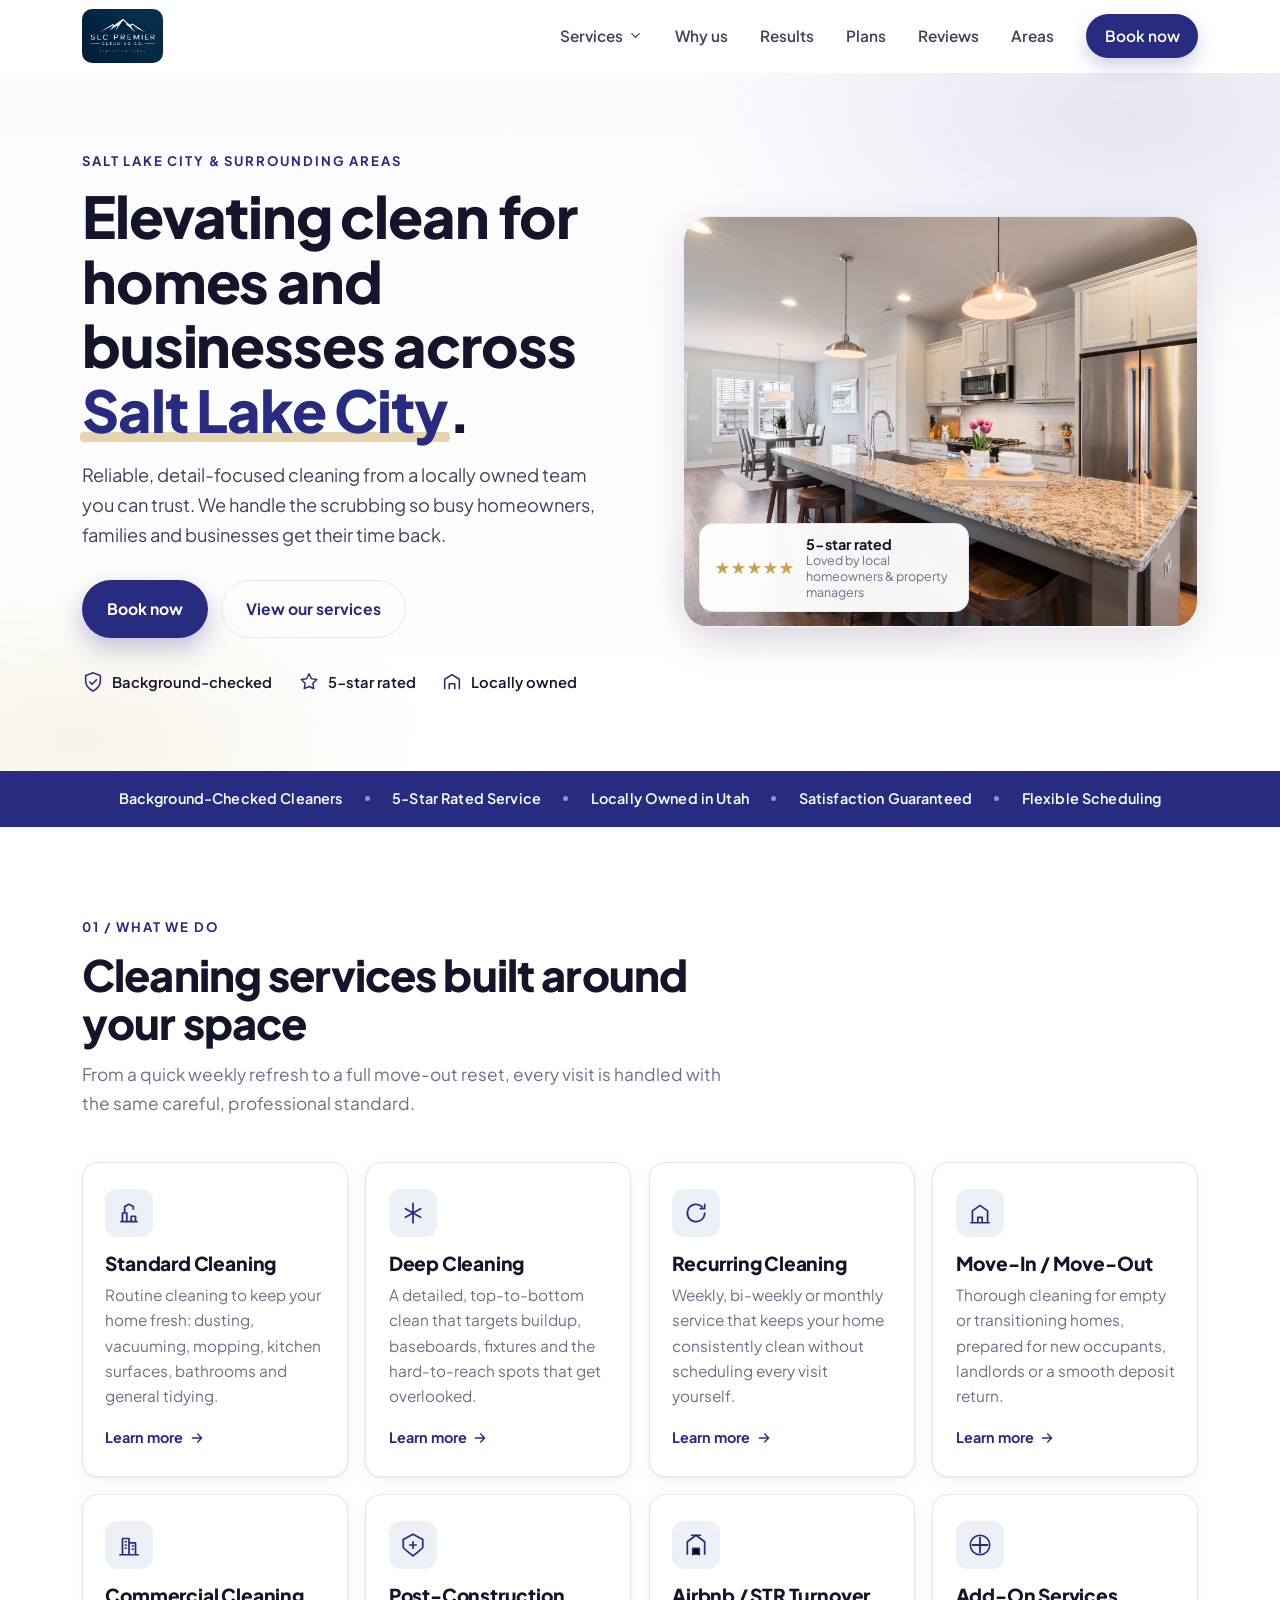
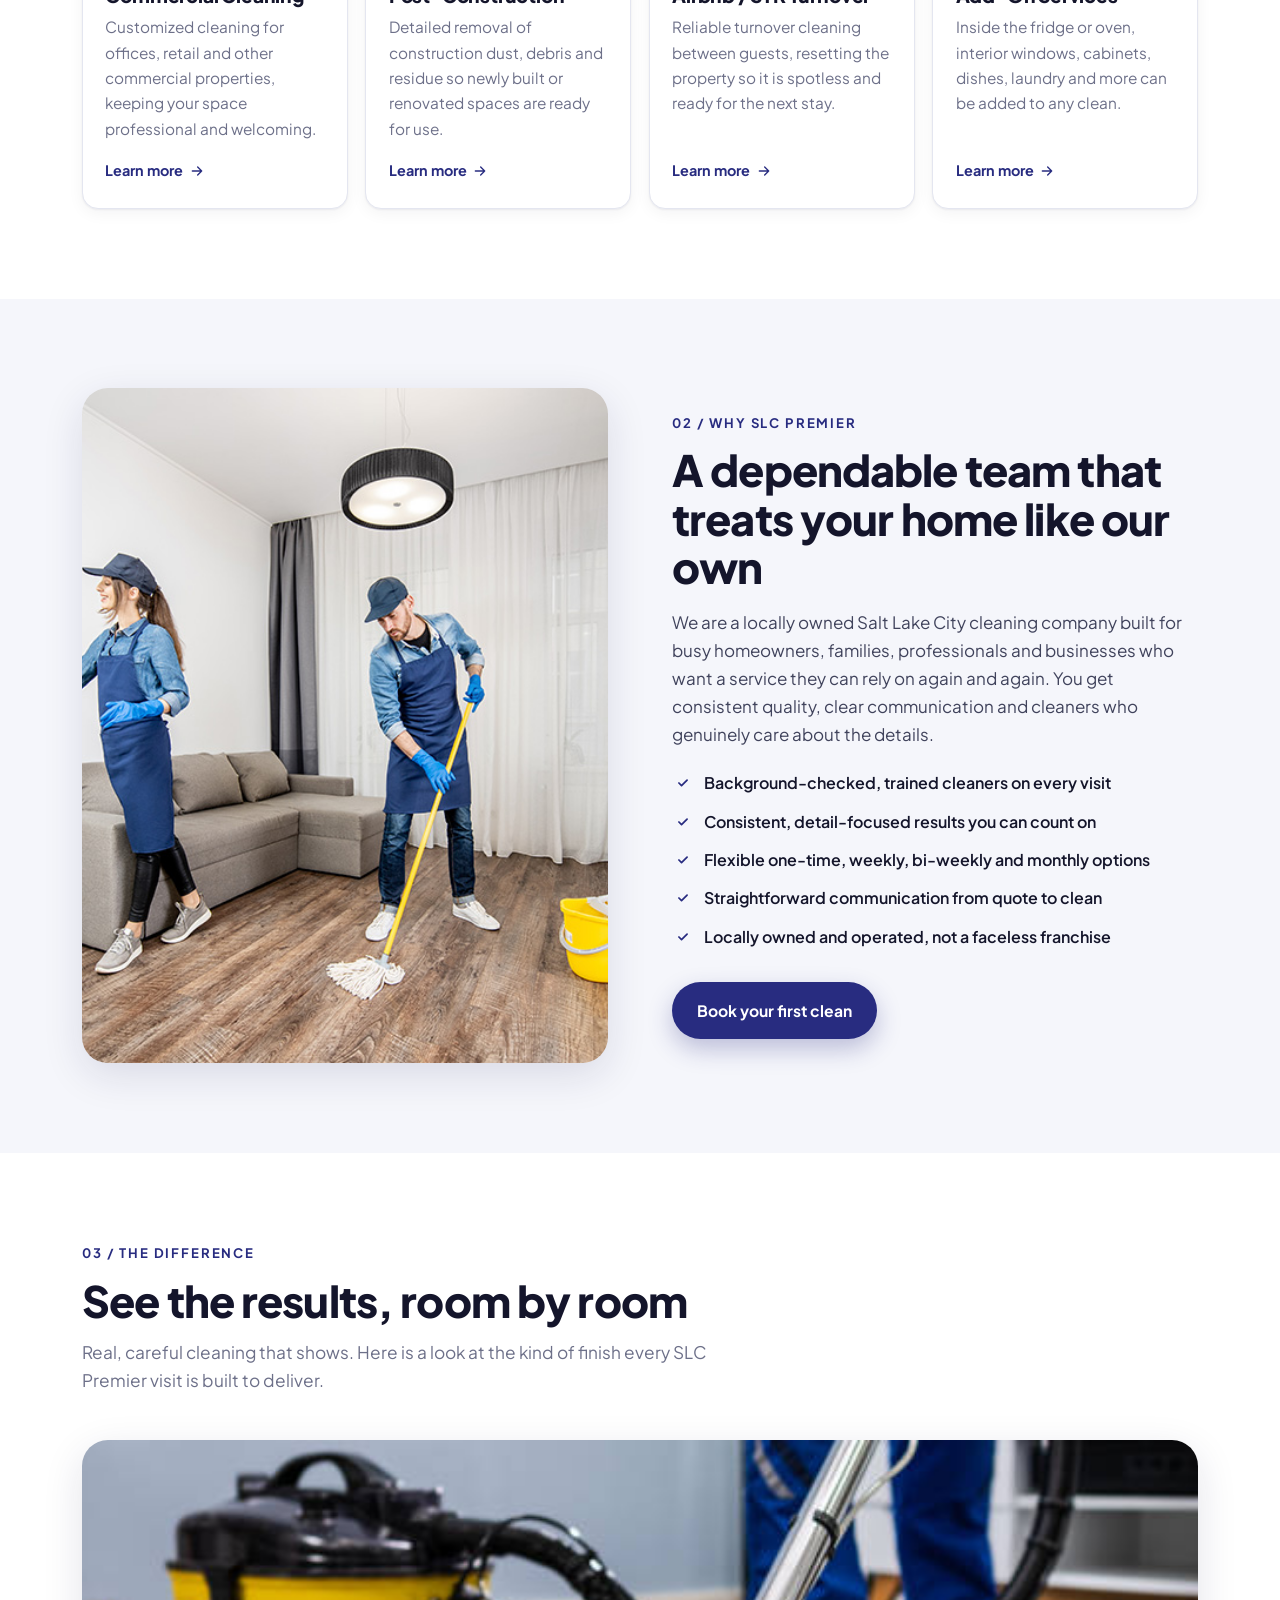
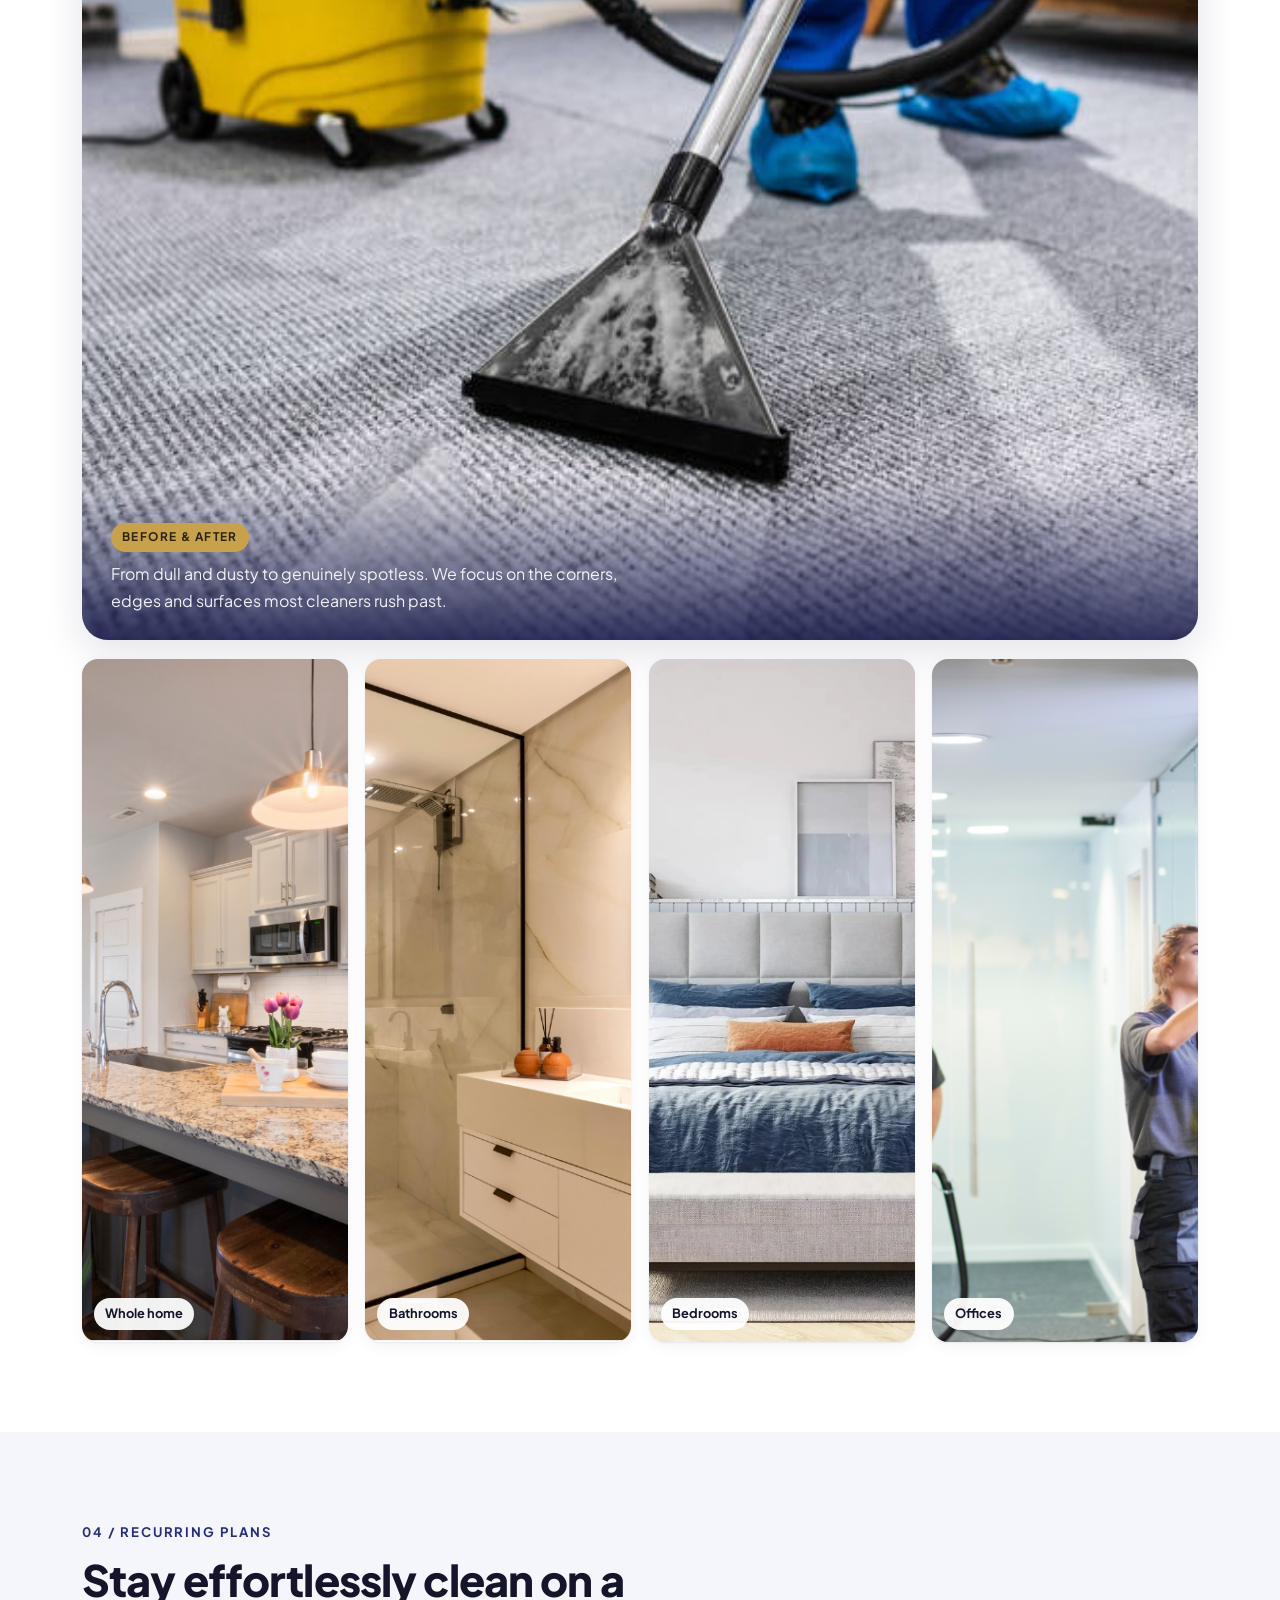
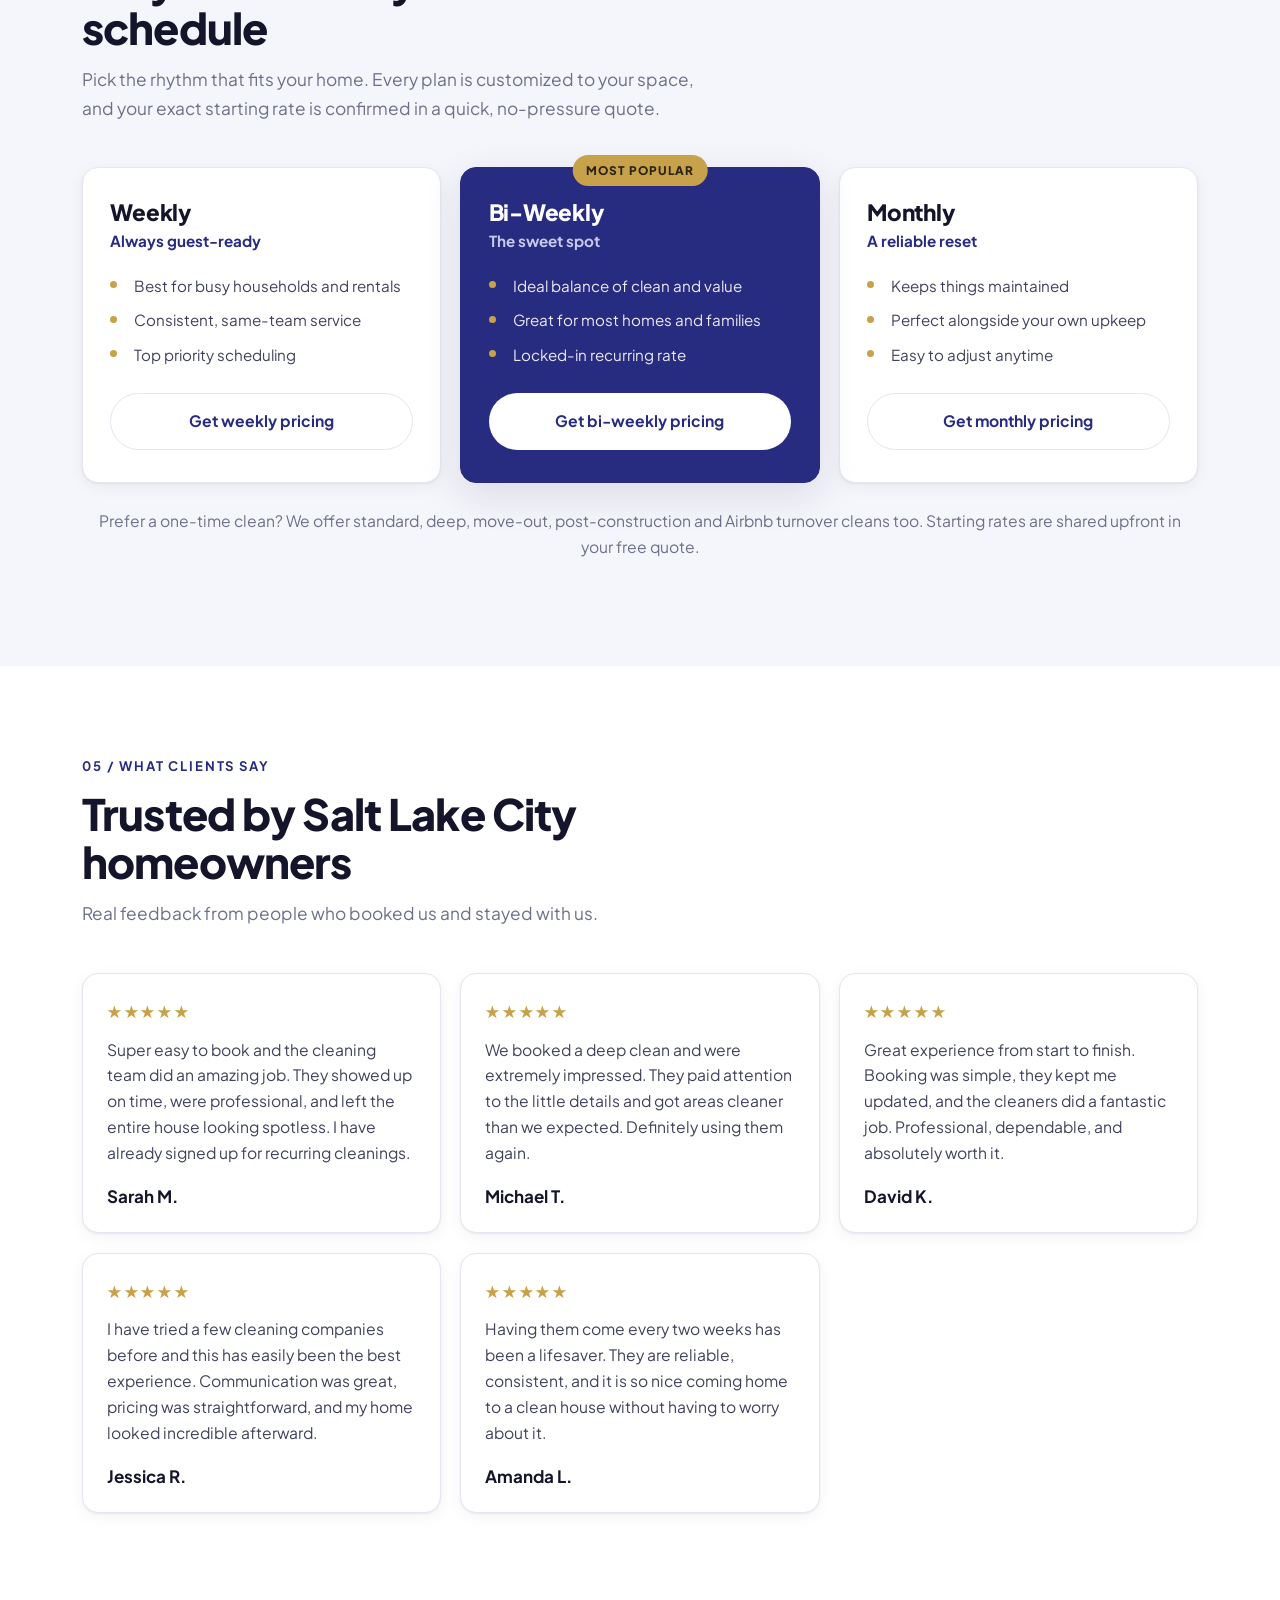
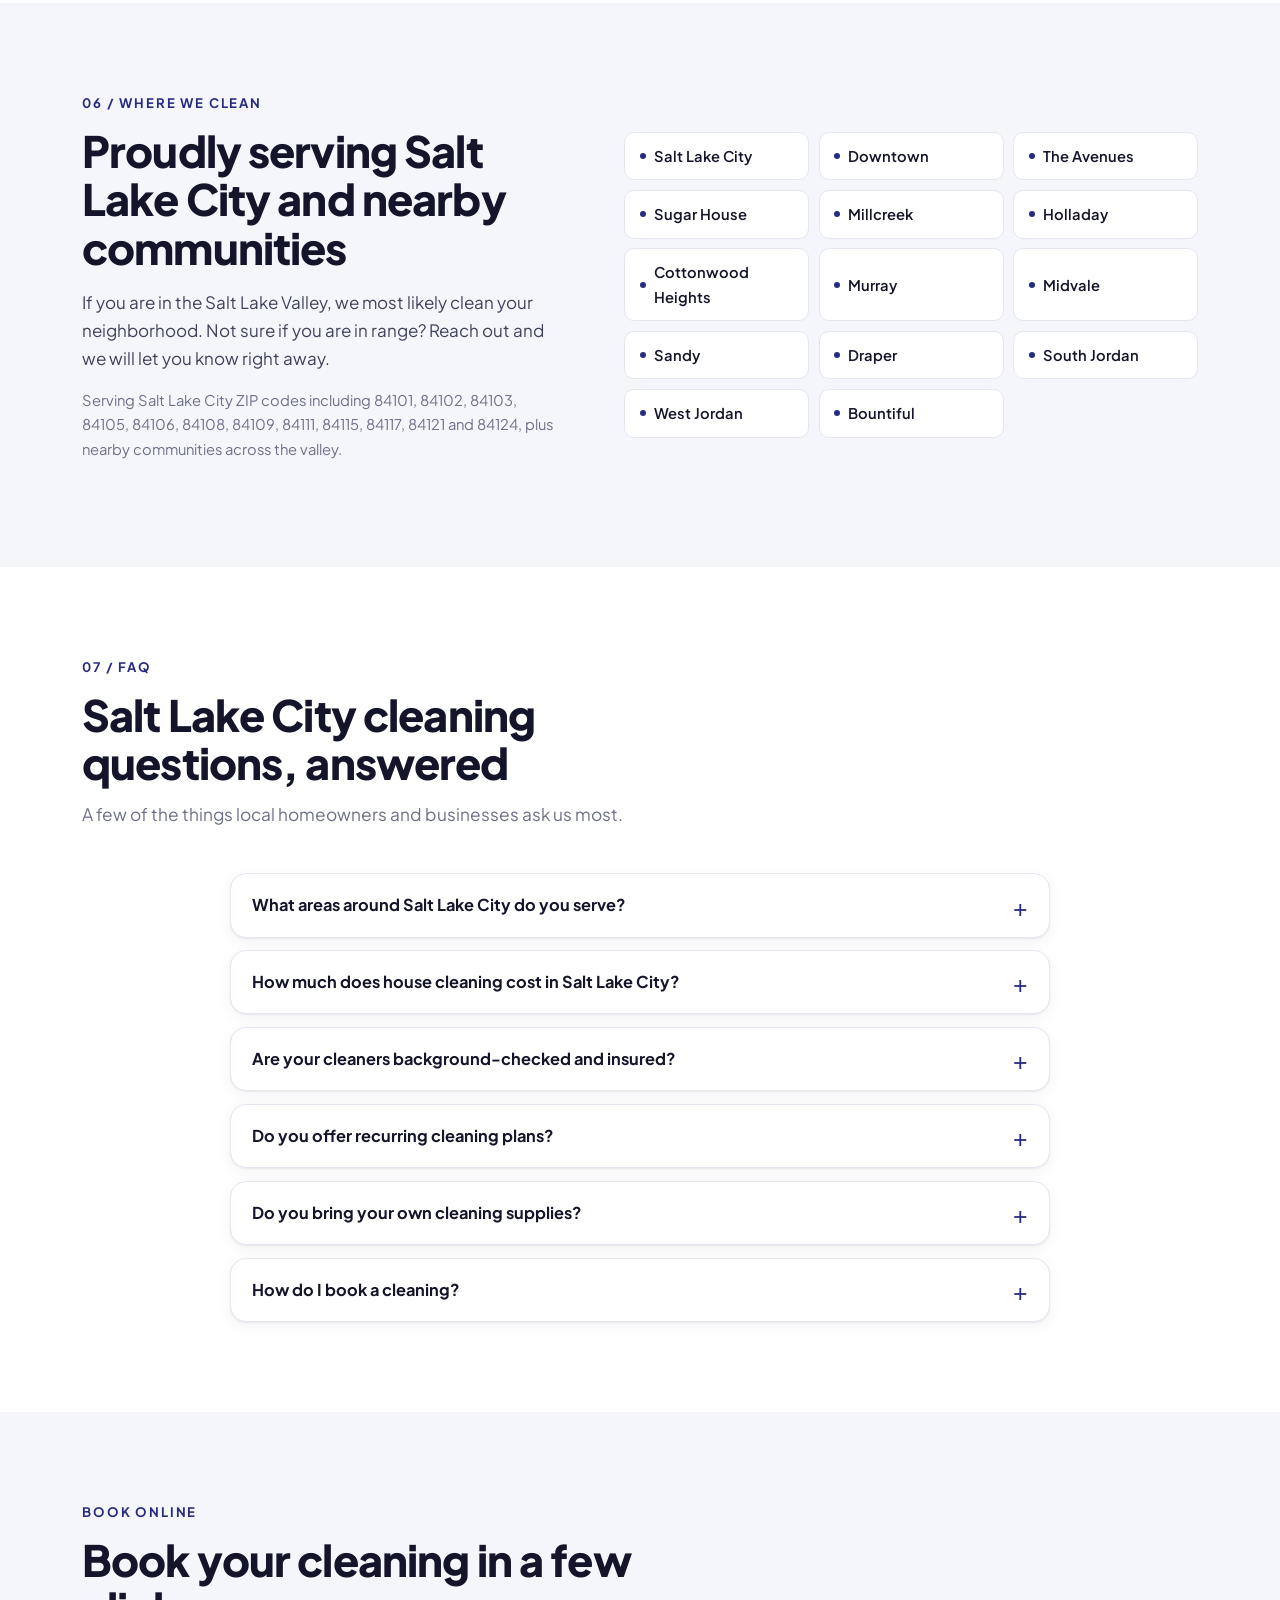
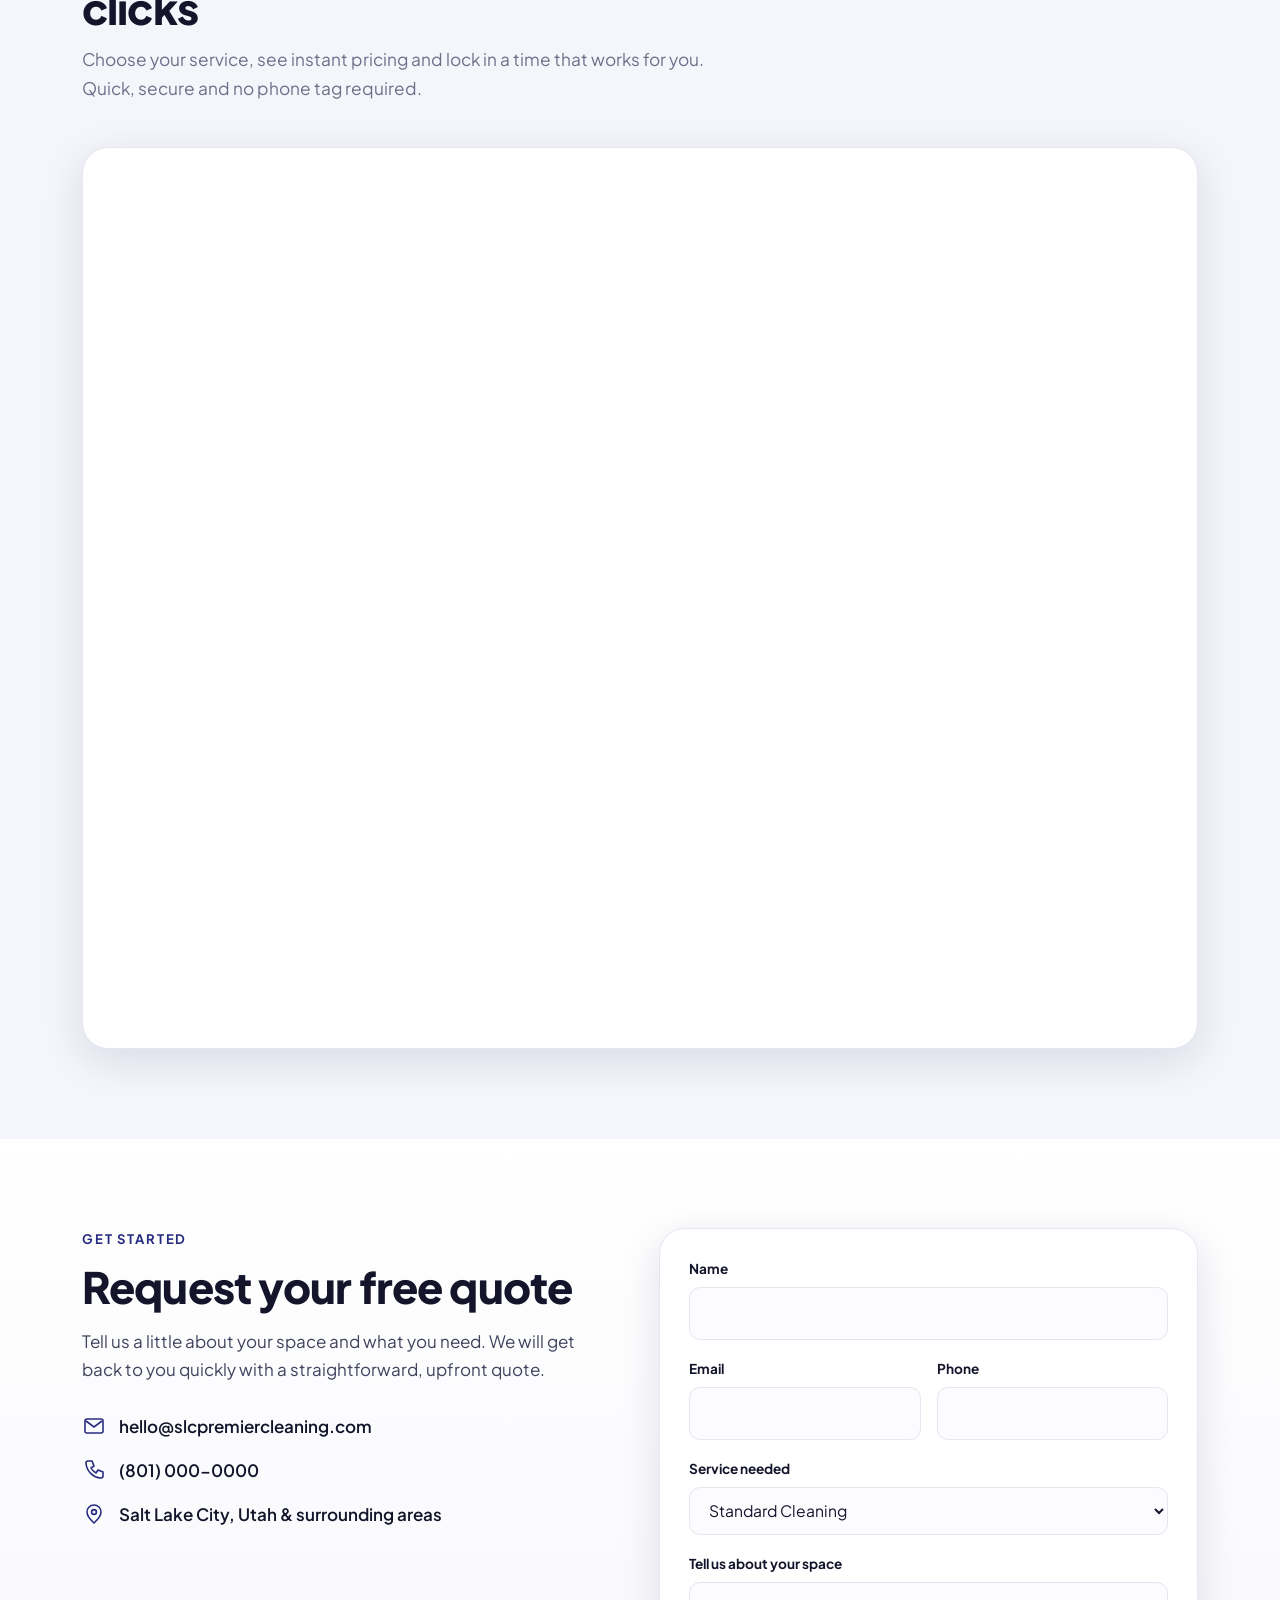
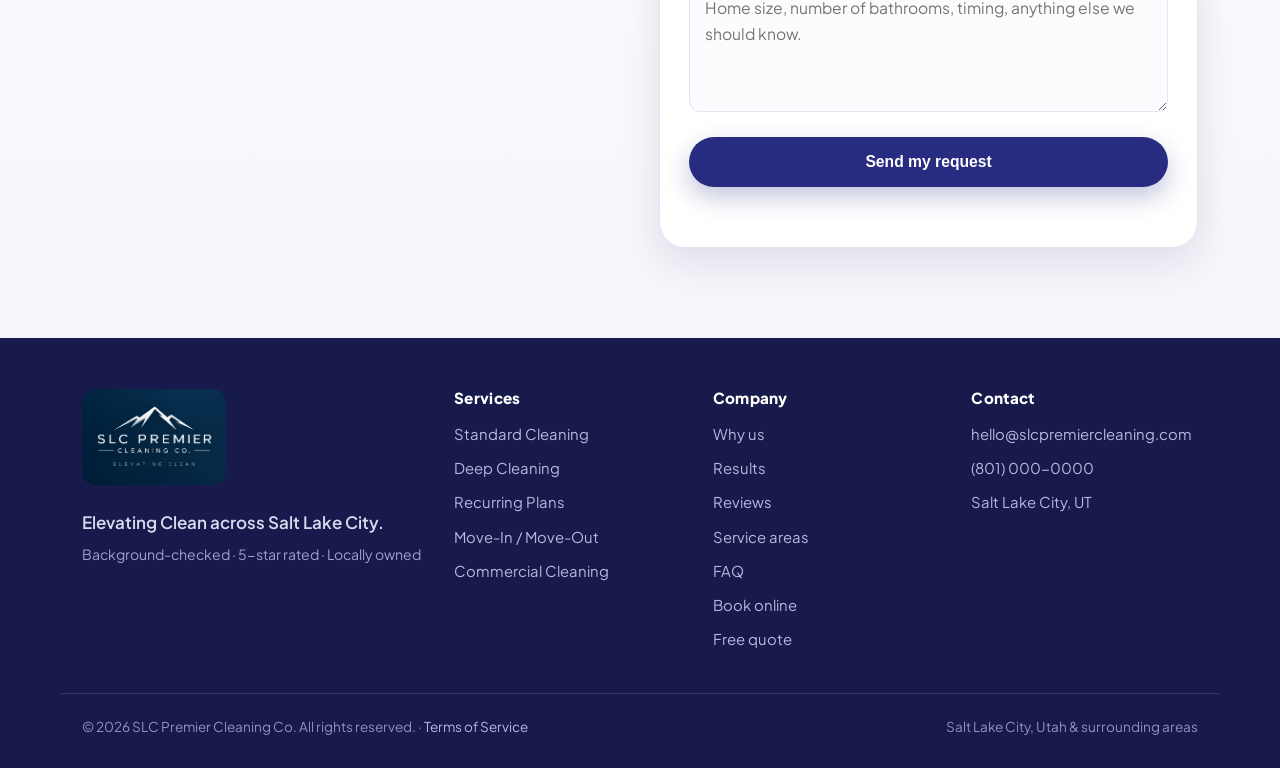
==== commit 1fba301a: "Add Terms of Service page and link it from every footer Co-Authored-By: Claude Opus 5.5 <noreply@ant" ====
--- a/index.html
+++ b/index.html
@@ -719,7 +719,7 @@
       </div>
     </div>
     <div class="wrap footer-bottom">
-      <p>&copy; <span id="year">2026</span> SLC Premier Cleaning Co. All rights reserved.</p>
+      <p>&copy; <span id="year">2026</span> SLC Premier Cleaning Co. All rights reserved. &middot; <a class="footer-legal" href="terms-of-service/">Terms of Service</a></p>
       <p>Salt Lake City, Utah &amp; surrounding areas</p>
     </div>
   </footer>
--- a/css/styles.css
+++ b/css/styles.css
@@ -551,3 +551,27 @@
   .reveal { opacity: 1; transform: none; transition: none; }
   * { animation: none !important; }
 }
+
+/* ---------- Legal pages (Terms of Service) ---------- */
+.legal-hero .lead { font-size: 1.12rem; color: var(--body); max-width: 60ch; margin-bottom: .8rem; }
+.legal-updated { font-size: .88rem; color: var(--muted); margin: 0; }
+.legal-section { padding-top: clamp(2.5rem, 5vw, 4rem); }
+.legal {
+  max-width: 820px; margin-inline: auto; background: var(--paper);
+  border: 1px solid var(--line); border-radius: var(--radius-lg); box-shadow: var(--shadow-sm);
+  padding: clamp(1.6rem, 5vw, 3.2rem);
+}
+.legal h2 { font-size: clamp(1.15rem, 2.2vw, 1.35rem); margin: 2.4rem 0 .8rem; scroll-margin-top: 100px; }
+.legal p, .legal li { color: var(--body); line-height: 1.7; }
+.legal ul { padding-left: 1.2rem; display: grid; gap: .55rem; margin: 0 0 1rem; }
+.legal a { color: var(--navy); font-weight: 600; text-decoration: underline; text-underline-offset: 2px; }
+.legal-toc { background: var(--mist); border-radius: var(--radius); padding: 1.2rem 1.4rem; margin: 1.8rem 0 .5rem; }
+.legal-toc-title { font-weight: 700; color: var(--ink); margin: 0 0 .6rem; }
+.legal-toc ol { margin: 0; padding-left: 1.3rem; columns: 2; column-gap: 2rem; }
+.legal-toc li { font-size: .93rem; margin-bottom: .3rem; break-inside: avoid; }
+.legal-toc a { text-decoration: none; }
+.legal-toc a:hover { text-decoration: underline; }
+.legal-contact { list-style: none; padding-left: 0 !important; gap: .3rem !important; }
+.footer-bottom a.footer-legal { color: #b6b9dd; }
+.footer-bottom a.footer-legal:hover { color: #fff; }
+@media (max-width: 640px) { .legal-toc ol { columns: 1; } }
